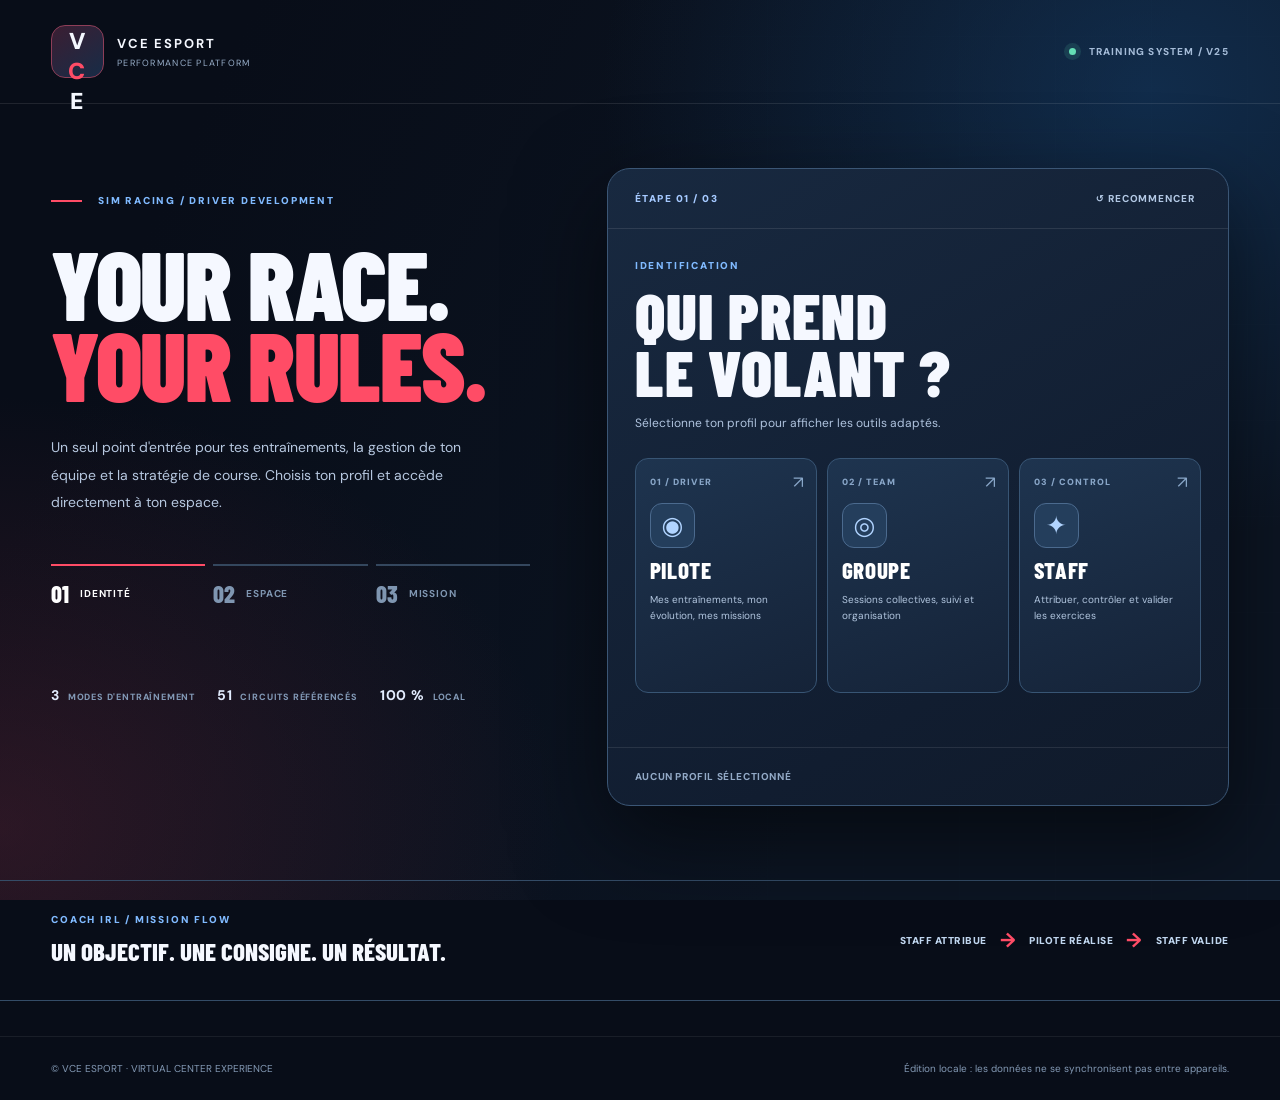
==== index.html @ af93201b "Add files via upload" ====
<!doctype html>
<html lang="fr"><head><meta charset="utf-8"><meta name="viewport" content="width=device-width,initial-scale=1"><meta name="theme-color" content="#080d18"><meta name="description" content="VCE ESPORT — plateforme de performance, coaching, équipe et stratégie de course."><title>VCE ESPORT — Performance Platform V25</title><link rel="stylesheet" href="vce-design-v25.css"><script defer src="vce-portal-v25.js"></script></head>
<body class="v25-portal"><div class="v25-glow" aria-hidden="true"></div>
<header class="v25-header"><a href="index.html" class="v25-brand" aria-label="Accueil VCE ESPORT"><span class="v25-mark">V<span>C</span>E</span><span><strong>VCE ESPORT</strong><small>PERFORMANCE PLATFORM</small></span></a><div class="v25-header-right"><span class="v25-live"><i></i> TRAINING SYSTEM / V25</span><a href="dashboard.html" class="v25-ghost" id="header-dashboard" hidden>Mon dashboard ↗</a></div></header>
<main class="v25-shell"><section class="v25-intro"><div class="v25-overline"><span class="v25-line"></span> SIM RACING / DRIVER DEVELOPMENT</div><h1>YOUR RACE.<br><span>YOUR RULES.</span></h1><p>Un seul point d'entrée pour tes entraînements, la gestion de ton équipe et la stratégie de course. Choisis ton profil et accède directement à ton espace.</p><div class="v25-progress" aria-label="Étapes du portail"><div class="v25-progress-step is-active" data-step-ind="1"><span>01</span><b>IDENTITÉ</b></div><div class="v25-progress-step" data-step-ind="2"><span>02</span><b>ESPACE</b></div><div class="v25-progress-step" data-step-ind="3"><span>03</span><b>MISSION</b></div></div><div class="v25-intro-foot"><span><b>3</b> MODES D'ENTRAÎNEMENT</span><span><b>51</b> CIRCUITS RÉFÉRENCÉS</span><span><b>100 %</b> LOCAL</span></div></section>
<section class="v25-wizard" aria-label="Accès à la plateforme"><div class="v25-wizard-top"><span id="step-label">ÉTAPE 01 / 03</span><button id="reset" type="button" class="v25-link">↺ RECOMMENCER</button></div>
<div id="stage-profile" class="v25-stage"><div class="v25-stage-kicker">IDENTIFICATION</div><h2>QUI PREND<br>LE VOLANT ?</h2><p>Sélectionne ton profil pour afficher les outils adaptés.</p><div class="v25-choices" role="group" aria-label="Choix du profil"><button type="button" class="v25-choice" data-role="individual"><span class="v25-choice-number">01 / DRIVER</span><span class="v25-choice-symbol">◉</span><strong>PILOTE</strong><small>Mes entraînements, mon évolution, mes missions</small><span class="v25-choice-arrow">↗</span></button><button type="button" class="v25-choice" data-role="group"><span class="v25-choice-number">02 / TEAM</span><span class="v25-choice-symbol">◎</span><strong>GROUPE</strong><small>Sessions collectives, suivi et organisation</small><span class="v25-choice-arrow">↗</span></button><button type="button" class="v25-choice" data-role="coach"><span class="v25-choice-number">03 / CONTROL</span><span class="v25-choice-symbol">✦</span><strong>STAFF</strong><small>Attribuer, contrôler et valider les exercices</small><span class="v25-choice-arrow">↗</span></button></div><div id="identity" class="v25-identity" hidden></div></div>
<div id="stage-space" class="v25-stage" hidden><button class="v25-back" data-back="profile" type="button">← CHANGER DE PROFIL</button><div class="v25-stage-kicker">ESPACE DE TRAVAIL</div><h2>CHOISIS<br>TA MISSION.</h2><p>Un espace à la fois. Tous les outils restent accessibles depuis le menu.</p><div class="v25-choices v25-space-choices"><button type="button" class="v25-choice" data-space="training"><span class="v25-choice-number">01 / DEVELOP</span><span class="v25-choice-symbol">◈</span><strong>ENTRAÎNEMENT</strong><small>Coach, autonomie et missions du staff</small><span class="v25-choice-arrow">↗</span></button><button type="button" class="v25-choice" data-space="team"><span class="v25-choice-number">02 / MANAGE</span><span class="v25-choice-symbol">▦</span><strong>TEAM</strong><small>Courses, résultats, organisation de l'écurie</small><span class="v25-choice-arrow">↗</span></button><button type="button" class="v25-choice" data-space="strategy"><span class="v25-choice-number">03 / RACE</span><span class="v25-choice-symbol">⌁</span><strong>STRATÉGIE</strong><small>Carburant, pneus, relais et pit stops</small><span class="v25-choice-arrow">↗</span></button></div></div>
<div id="stage-training" class="v25-stage" hidden><button class="v25-back" data-back="space" type="button">← CHANGER D'ESPACE</button><div class="v25-stage-kicker">DRIVER DEVELOPMENT</div><h2>COMMENT<br>ROULER ?</h2><p id="training-hint">Choisis le parcours d'entraînement.</p><div class="v25-choices v25-space-choices"><button type="button" class="v25-choice" data-training="coach"><span class="v25-choice-number">01 / ANALYZE</span><span class="v25-choice-symbol">◇</span><strong>AVEC COACH</strong><small>Diagnostic guidé, exercices et progression</small><span class="v25-choice-arrow">↗</span></button><button type="button" class="v25-choice" data-training="solo"><span class="v25-choice-number">02 / PRACTICE</span><span class="v25-choice-symbol">◉</span><strong>SANS COACH</strong><small>Ateliers, apprentissage et autonomie</small><span class="v25-choice-arrow">↗</span></button><button type="button" class="v25-choice" data-training="irl"><span class="v25-choice-number">03 / ASSIGN</span><span class="v25-choice-symbol">✦</span><strong>COACH IRL</strong><small id="irl-caption">Exercices attribués et validation du staff</small><span class="v25-choice-arrow">↗</span></button></div></div>
<div id="message" class="v25-message" role="status" aria-live="polite"></div><div class="v25-wizard-footer"><span id="identity-label">AUCUN PROFIL SÉLECTIONNÉ</span><a href="dashboard.html" id="dash-link" hidden>MON DASHBOARD ↗</a></div></section></main>
<section class="v25-bottom"><div><span class="v25-mini">COACH IRL / MISSION FLOW</span><h3>UN OBJECTIF. UNE CONSIGNE. UN RÉSULTAT.</h3></div><div class="v25-flow"><span>STAFF ATTRIBUE</span><b>→</b><span>PILOTE RÉALISE</span><b>→</b><span>STAFF VALIDE</span></div></section><footer class="v25-footer"><span>© VCE ESPORT · VIRTUAL CENTER EXPERIENCE</span><span>Édition locale : les données ne se synchronisent pas entre appareils.</span></footer></body></html>
---- vce-design-v25.css ----
@import url('https://fonts.googleapis.com/css2?family=Barlow+Condensed:wght@600;700;800;900&family=DM+Sans:wght@400;500;600;700;800&display=swap');
:root{color-scheme:dark;--v25-bg:#080d18;--v25-panel:#121e30;--v25-surface:#17273e;--v25-line:#2c435f;--v25-red:#ff4c66;--v25-blue:#80baff;--v25-white:#f5f8ff;--v25-muted:#a9bed7;--v25-font:'DM Sans',Inter,system-ui,sans-serif;--v25-display:'Barlow Condensed',Impact,sans-serif}*{box-sizing:border-box}html{scroll-behavior:smooth}body.v25-portal{margin:0;min-height:100vh;background:var(--v25-bg);color:var(--v25-white);font-family:var(--v25-font);overflow-x:hidden}button,input,select,textarea{font:inherit}button{cursor:pointer}a{color:inherit;text-decoration:none}[hidden]{display:none!important}.v25-glow{position:fixed;inset:0;z-index:-1;pointer-events:none;background:radial-gradient(ellipse 43% 50% at 90% 10%,#153f6c8c,transparent),radial-gradient(ellipse 44% 48% at 0% 92%,#6826385e,transparent),linear-gradient(115deg,#080d18 15%,#0c1523 70%)}.v25-glow:after{content:'';position:absolute;inset:0;opacity:.24;background:repeating-linear-gradient(90deg,transparent 0 95px,#54708b25 96px),repeating-linear-gradient(0deg,transparent 0 95px,#54708b25 96px);mask-image:linear-gradient(90deg,transparent,#000)}.v25-header,.v25-footer{max-width:1460px;margin:auto;padding:25px clamp(20px,4vw,54px);display:flex;justify-content:space-between;align-items:center;gap:18px}.v25-header{border-bottom:1px solid #ffffff19}.v25-brand{display:flex;align-items:center;gap:13px}.v25-mark{display:grid;place-items:center;width:53px;height:53px;border-radius:14px;background:linear-gradient(145deg,#3b1e32,#172c47);border:1px solid #8e3e58;font-weight:900;letter-spacing:-.12em;padding-right:5px;font-size:23px}.v25-mark span{color:var(--v25-red)}.v25-brand strong,.v25-brand small{display:block;letter-spacing:.14em}.v25-brand strong{font-size:13px}.v25-brand small{font-size:9px;color:#98aec9;margin-top:5px}.v25-header-right{display:flex;align-items:center;gap:20px}.v25-live{font-size:10px;letter-spacing:.12em;font-weight:800;color:#a5bcd8}.v25-live i{display:inline-block;width:7px;height:7px;border-radius:50%;background:#64deb5;box-shadow:0 0 0 5px #64deb520;margin-right:9px}.v25-ghost{border:1px solid #456386;border-radius:9px;padding:11px 14px;font-size:11px;font-weight:800;color:#c6dfff}.v25-shell{max-width:1460px;margin:auto;padding:clamp(38px,5vw,78px) clamp(20px,4vw,54px) 74px;display:grid;grid-template-columns:.87fr 1.13fr;gap:clamp(35px,6vw,100px);align-items:start}.v25-intro{position:sticky;top:50px;padding-top:26px}.v25-overline,.v25-stage-kicker,.v25-mini{font-size:10px;font-weight:900;letter-spacing:.18em;color:var(--v25-blue)}.v25-line{display:inline-block;vertical-align:middle;width:31px;height:2px;background:var(--v25-red);margin-right:12px}.v25-intro h1{font:900 clamp(70px,7.5vw,130px)/.84 var(--v25-display);letter-spacing:-.015em;margin:36px 0 30px}.v25-intro h1 span{color:var(--v25-red)}.v25-intro>p{max-width:450px;font-size:14px;line-height:1.95;color:#b6c7df}.v25-progress{display:grid;grid-template-columns:repeat(3,minmax(0,1fr));gap:8px;margin-top:48px;max-width:500px}.v25-progress-step{border-top:2px solid #34475e;padding:13px 0;display:flex;align-items:center;gap:11px;color:#7f96b1}.v25-progress-step span{font:800 24px var(--v25-display)}.v25-progress-step b{font-size:10px;letter-spacing:.08em}.v25-progress-step.is-active{border-color:var(--v25-red);color:#fff}.v25-progress-step.is-done{border-color:#71b5ff;color:#b6d7ff}.v25-intro-foot{margin-top:65px;display:flex;gap:22px;flex-wrap:wrap;color:#8299b6;font-size:9px;font-weight:800;letter-spacing:.09em}.v25-intro-foot b{color:#e3edff;font-size:14px;margin-right:5px}.v25-wizard{border:1px solid #3b5675;border-radius:23px;background:linear-gradient(150deg,#182940 0%,#111d30 72%,#101a2a);box-shadow:0 32px 90px #0008;overflow:hidden;min-height:580px}.v25-wizard-top,.v25-wizard-footer{padding:22px 27px;display:flex;align-items:center;justify-content:space-between;gap:10px;border-bottom:1px solid #ffffff19}.v25-wizard-top>span{color:#a5c9ff;font-size:10px;letter-spacing:.15em;font-weight:900}.v25-link,.v25-back{background:none;border:0;color:#b2c8e4;font-size:10px;font-weight:800;letter-spacing:.09em}.v25-link:hover,.v25-back:hover{color:#fff}.v25-stage{padding:30px 27px 6px;animation:v25-enter .32s ease both}.v25-stage h2{font:900 clamp(48px,5vw,72px)/.89 var(--v25-display);margin:15px 0 12px;letter-spacing:.015em}.v25-stage>p{font-size:12px;line-height:1.8;color:#afc3de;margin:0 0 23px}.v25-back{margin-bottom:22px;padding:0}.v25-choices{display:grid;grid-template-columns:repeat(3,minmax(0,1fr));gap:10px}.v25-choice{position:relative;display:flex;flex-direction:column;align-items:flex-start;text-align:left;gap:10px;min-height:235px;border:1px solid #385574;border-radius:13px;background:linear-gradient(160deg,#1e344f,#152338);color:#fff;padding:17px 14px 15px;transition:transform .22s,border-color .22s,background .22s,box-shadow .22s}.v25-choice:hover,.v25-choice:focus-visible,.v25-choice.is-selected{transform:translateY(-4px);border-color:#ff7289;background:linear-gradient(160deg,#3d2c42,#1a2d46);box-shadow:0 12px 28px #0004}.v25-choice-number{color:#88a5c7;font-size:9px;letter-spacing:.11em;font-weight:900}.v25-choice-symbol{width:45px;height:45px;border-radius:12px;display:grid;place-items:center;background:#243e5c;border:1px solid #4b6a8e;color:#b1d4ff;font-size:25px;margin:5px 0 1px}.v25-choice strong{font:800 23px/1 var(--v25-display);letter-spacing:.025em}.v25-choice small{color:#b2c6df;font-size:10px;line-height:1.6;padding-right:6px}.v25-choice-arrow{position:absolute;right:12px;top:12px;color:#88a6c8;font-size:17px}.v25-identity{margin-top:17px;background:#0c192b;border:1px solid #385777;border-radius:12px;padding:18px;animation:v25-enter .25s ease both}.v25-identity label{display:block;color:#a8c6e9;font-size:10px;font-weight:900;letter-spacing:.08em;margin-bottom:8px}.v25-identity input,.v25-identity select{width:100%;background:#1c304a;color:#fff;border:1px solid #4c6d91;border-radius:9px;padding:12px;min-height:46px;outline:none}.v25-identity input:focus,.v25-identity select:focus{border-color:#9acbff}.v25-fields{display:grid;grid-template-columns:1fr 1fr;gap:12px}.v25-action{display:flex;align-items:center;justify-content:space-between;gap:10px;width:100%;border:1px solid #ff748c;border-radius:10px;background:linear-gradient(100deg,#ed405e,#bb2b4b);color:#fff;padding:14px 17px;margin-top:14px;font-size:11px;font-weight:900;letter-spacing:.06em;transition:filter .2s}.v25-action:hover{filter:brightness(1.12)}.v25-action span{font-size:19px}.v25-disclaimer{font-size:11px;line-height:1.7;color:#a9c0da;margin:12px 0 0}.v25-message{color:#ffb1c0;font-size:12px;min-height:24px;margin:12px 27px}.v25-wizard-footer{border-bottom:0;border-top:1px solid #ffffff18;font-size:10px;font-weight:800;letter-spacing:.06em;color:#92a9c6}.v25-wizard-footer a{color:#afd2ff}.v25-bottom{max-width:1352px;margin:0 auto 35px;padding:26px clamp(20px,4vw,54px);border-top:1px solid #344c67;border-bottom:1px solid #344c67;display:flex;align-items:center;justify-content:space-between;gap:20px}.v25-bottom h3{font:800 25px var(--v25-display);margin:8px 0}.v25-flow{display:flex;align-items:center;gap:13px;flex-wrap:wrap;font-size:10px;font-weight:900;letter-spacing:.05em;color:#c0d6ef}.v25-flow b{color:var(--v25-red);font-size:20px}.v25-footer{color:#849ab5;font-size:10px;border-top:1px solid #ffffff12}.v25-choice:focus-visible,.v25-action:focus-visible,.v25-link:focus-visible,.v25-back:focus-visible{outline:2px solid #fff;outline-offset:3px}@keyframes v25-enter{from{opacity:0;transform:translateY(13px)}to{opacity:1;transform:translateY(0)}}@media(max-width:1140px){.v25-shell{grid-template-columns:1fr;gap:35px;padding-top:35px}.v25-intro{position:static;padding-top:0}.v25-intro h1{font-size:90px;margin:24px 0}.v25-intro-foot{margin-top:25px}.v25-progress{margin-top:26px}.v25-wizard{min-height:0}}@media(max-width:680px){.v25-header,.v25-footer{padding:17px}.v25-header-right .v25-live{display:none}.v25-shell{padding:27px 14px 40px}.v25-intro h1{font-size:clamp(63px,14vw,87px)}.v25-choices{grid-template-columns:1fr}.v25-choice{min-height:107px;display:grid;grid-template-columns:46px 1fr;gap:5px 12px;align-content:center;padding:13px}.v25-choice-number{grid-column:2}.v25-choice-symbol{grid-column:1;grid-row:1/span 3;margin:0}.v25-choice strong{grid-column:2;font-size:24px}.v25-choice small{grid-column:2}.v25-choice-arrow{top:12px;right:13px}.v25-stage,.v25-wizard-top,.v25-wizard-footer{padding-left:17px;padding-right:17px}.v25-stage h2{font-size:50px}.v25-wizard{border-radius:16px}.v25-fields{grid-template-columns:1fr}.v25-bottom{display:block}.v25-flow{margin-top:20px}.v25-intro-foot{gap:10px}.v25-intro-foot span{font-size:8px}.v25-progress-step b{font-size:9px}}@media(prefers-reduced-motion:reduce){*,*:before,*:after{animation:none!important;transition:none!important;scroll-behavior:auto!important}}
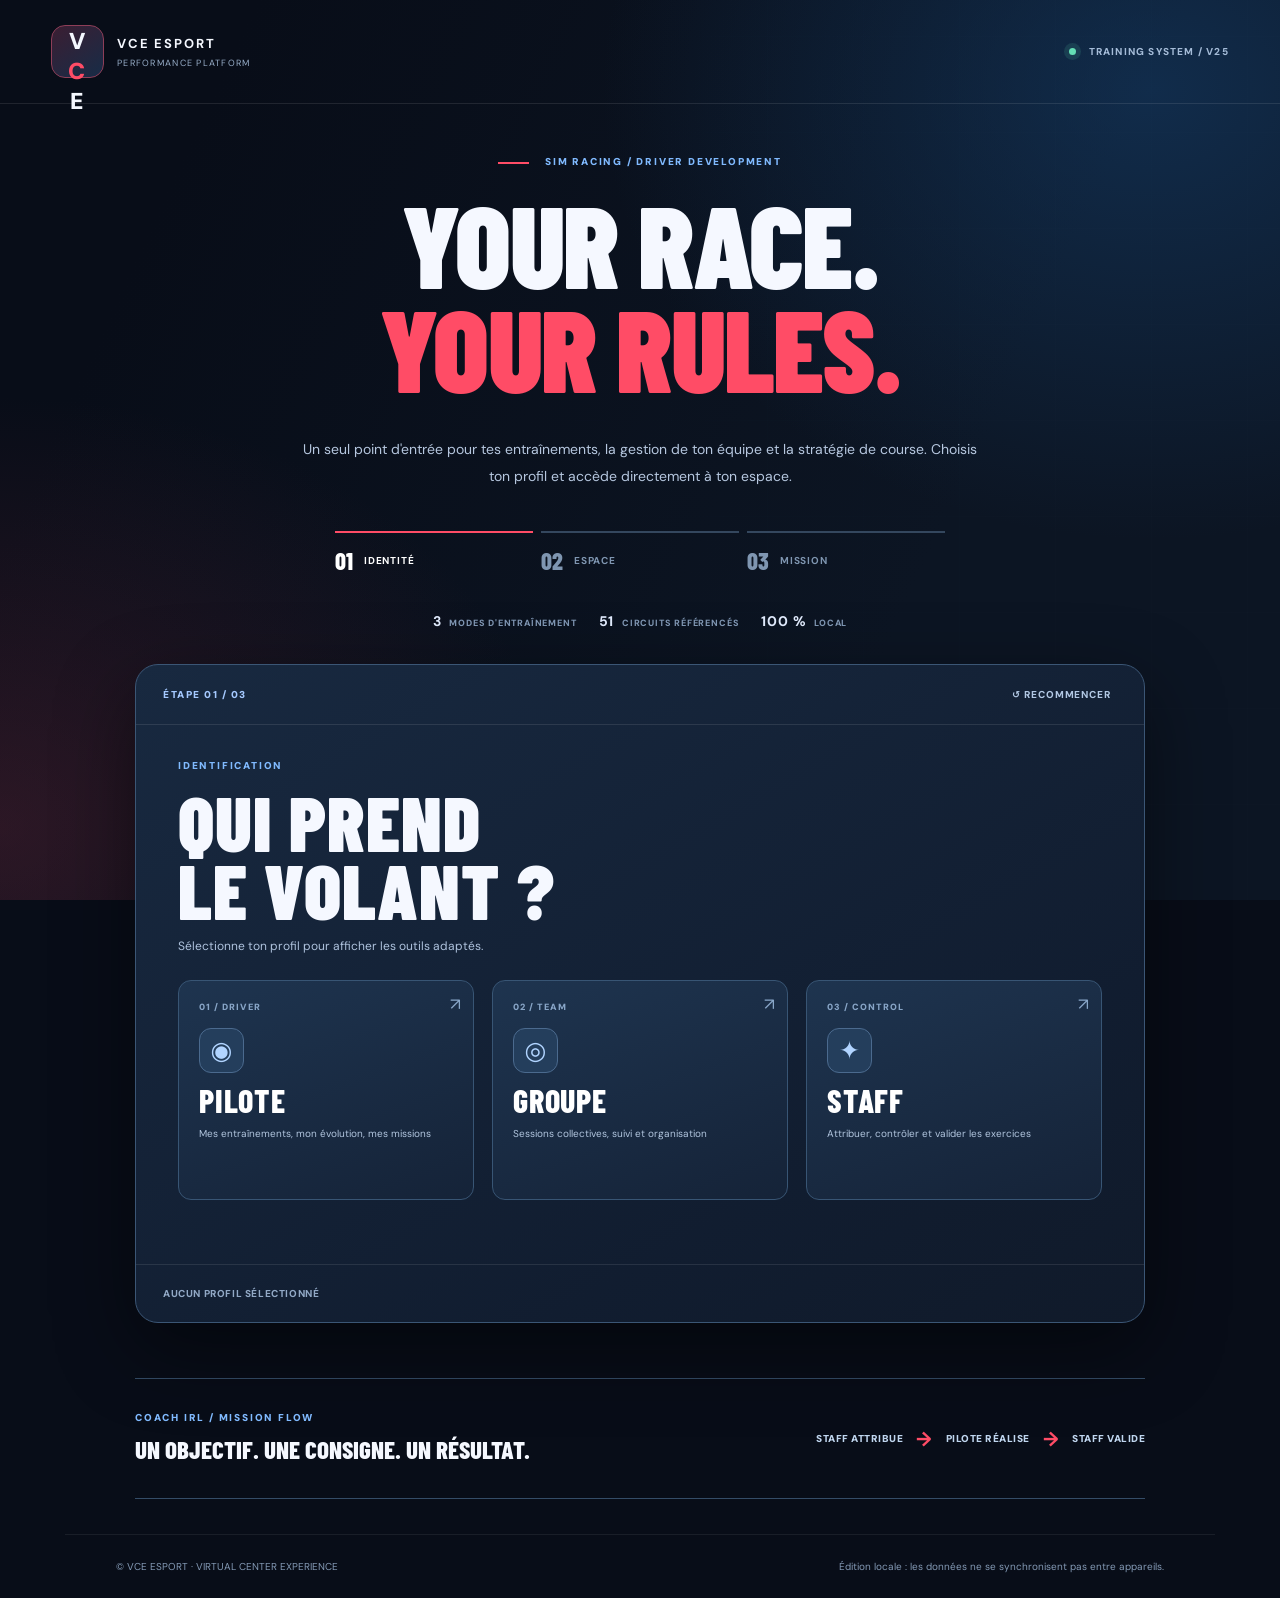
==== commit 1d405f51: "Add files via upload" ====
--- a/index.html
+++ b/index.html
@@ -1,6 +1,6 @@
 <!doctype html>
-<html lang="fr"><head><meta charset="utf-8"><meta name="viewport" content="width=device-width,initial-scale=1"><meta name="theme-color" content="#080d18"><meta name="description" content="VCE ESPORT — plateforme de performance, coaching, équipe et stratégie de course."><title>VCE ESPORT — Performance Platform V25</title><link rel="stylesheet" href="vce-design-v25.css"><script defer src="vce-portal-v25.js"></script></head>
-<body class="v25-portal"><div class="v25-glow" aria-hidden="true"></div>
+<html lang="fr"><head><meta charset="utf-8"><meta name="viewport" content="width=device-width,initial-scale=1"><meta name="theme-color" content="#080d18"><meta name="description" content="VCE ESPORT — plateforme de performance, coaching, équipe et stratégie de course."><title>VCE ESPORT — Performance Platform V25</title><link rel="stylesheet" href="vce-design-v25.css"><script defer src="vce-portal-v25.js"></script><link rel="stylesheet" href="vce-layout-v26.css"></head>
+<body class="v25-portal v26-page v26-index"><div class="v25-glow" aria-hidden="true"></div>
 <header class="v25-header"><a href="index.html" class="v25-brand" aria-label="Accueil VCE ESPORT"><span class="v25-mark">V<span>C</span>E</span><span><strong>VCE ESPORT</strong><small>PERFORMANCE PLATFORM</small></span></a><div class="v25-header-right"><span class="v25-live"><i></i> TRAINING SYSTEM / V25</span><a href="dashboard.html" class="v25-ghost" id="header-dashboard" hidden>Mon dashboard ↗</a></div></header>
 <main class="v25-shell"><section class="v25-intro"><div class="v25-overline"><span class="v25-line"></span> SIM RACING / DRIVER DEVELOPMENT</div><h1>YOUR RACE.<br><span>YOUR RULES.</span></h1><p>Un seul point d'entrée pour tes entraînements, la gestion de ton équipe et la stratégie de course. Choisis ton profil et accède directement à ton espace.</p><div class="v25-progress" aria-label="Étapes du portail"><div class="v25-progress-step is-active" data-step-ind="1"><span>01</span><b>IDENTITÉ</b></div><div class="v25-progress-step" data-step-ind="2"><span>02</span><b>ESPACE</b></div><div class="v25-progress-step" data-step-ind="3"><span>03</span><b>MISSION</b></div></div><div class="v25-intro-foot"><span><b>3</b> MODES D'ENTRAÎNEMENT</span><span><b>51</b> CIRCUITS RÉFÉRENCÉS</span><span><b>100 %</b> LOCAL</span></div></section>
 <section class="v25-wizard" aria-label="Accès à la plateforme"><div class="v25-wizard-top"><span id="step-label">ÉTAPE 01 / 03</span><button id="reset" type="button" class="v25-link">↺ RECOMMENCER</button></div>
--- a/vce-layout-v26.css
+++ b/vce-layout-v26.css
@@ -0,0 +1,64 @@
+/* VCE ESPORT V26 — layout unifié, correctifs de centrage et d'overflow.
+   Chaque règle est volontairement limitée aux pages V26 pour protéger les anciens moteurs. */
+:root{--v26-container:1320px;--v26-gutter:clamp(16px,3vw,32px);--v26-border:#355475;--v26-accent:#ff526c}
+html{scroll-padding-top:88px}
+body.v26-page{min-width:0;overflow-x:clip}
+body.v26-page *,body.v26-page *::before,body.v26-page *::after{box-sizing:border-box}
+body.v26-page :is(img,video,canvas,svg){max-width:100%}
+body.v26-page :is(input,select,textarea){max-width:100%}
+body.v26-page :is(.panel,.card,.grid,.layout,.main-panel,.v25-stage,.v25-wizard,.v25-choice,.v25-t-modes,.v23-coach-panel,.v23-pilot-panel){min-width:0}
+body.v26-page :is(button,a,input,select,textarea,summary):focus-visible{outline:2px solid #9ec9ff;outline-offset:3px}
+/* Accueil : le module d'accès devient réellement central au lieu d'être calé à droite. */
+body.v26-index .v25-shell{width:min(100%,1150px);max-width:1150px;margin-inline:auto;display:grid;grid-template-columns:minmax(0,1fr);justify-items:center;align-items:start;gap:34px;padding:clamp(28px,4vw,58px) var(--v26-gutter) 55px}
+body.v26-index .v25-intro{position:static;width:100%;max-width:1020px;padding-top:0;text-align:center;display:flex;flex-direction:column;align-items:center}
+body.v26-index .v25-intro h1{font-size:clamp(66px,9vw,124px);margin:24px 0 22px;line-height:.9;max-width:100%;overflow-wrap:normal}
+body.v26-index .v25-intro>p{max-width:690px;margin-inline:auto}
+body.v26-index .v25-progress{width:min(100%,610px);max-width:610px;margin-top:27px;text-align:left}
+body.v26-index .v25-intro-foot{margin-top:24px;justify-content:center}
+body.v26-index .v25-wizard{width:min(100%,1010px);min-height:0;margin-inline:auto;box-shadow:0 26px 80px #0007}
+body.v26-index .v25-stage{padding:clamp(20px,3vw,34px) clamp(17px,3.5vw,42px) 16px}
+body.v26-index .v25-stage h2{font-size:clamp(48px,6vw,78px)}
+body.v26-index .v25-choices{grid-template-columns:repeat(3,minmax(0,1fr));gap:clamp(10px,1.8vw,18px)}
+body.v26-index .v25-choice{min-width:0;min-height:220px;padding:20px;overflow-wrap:anywhere}
+body.v26-index .v25-choice strong{font-size:clamp(23px,2.8vw,32px)}
+body.v26-index .v25-bottom{width:min(calc(100% - 2 * var(--v26-gutter)),1010px);max-width:1010px;margin-inline:auto;padding-inline:0}
+body.v26-index .v25-footer{width:min(100%,1150px)}
+/* Entraînements : même axe central pour le hub, les trois modes, le diagnostic et Coach IRL. */
+body.v26-entrainement :is(#v25-training-hub,#v25-toolbox,#vce-training-portal,#vce-training-dashboard,#v23-irl,#v20-training){width:min(100%,var(--v26-container));max-width:var(--v26-container);margin-left:auto!important;margin-right:auto!important}
+body.v26-entrainement>main{width:min(100%,calc(var(--v26-container) + 2 * var(--v26-gutter)));max-width:calc(var(--v26-container) + 2 * var(--v26-gutter));margin-inline:auto!important;padding-inline:var(--v26-gutter)}
+body.v26-entrainement :is(#coachMode,#soloMode){width:100%;max-width:100%;margin-left:auto!important;margin-right:auto!important}
+body.v26-entrainement #v25-training-hub{padding-inline:var(--v26-gutter)}
+body.v26-entrainement #v25-toolbox{padding-inline:var(--v26-gutter)}
+body.v26-entrainement #v23-irl{padding-inline:var(--v26-gutter)!important}
+body.v26-entrainement :is(.v25-t-heading,.v25-t-modes,.v20-kpi-grid,.v23-irl-layout,.v23-grid){min-width:0}
+body.v26-entrainement :is(.v25-t-heading,.v25-t-modes,.v25-t-person){width:100%}
+/* Dashboard et espaces complémentaires : conteneurs centrés. */
+body.v26-dashboard>main{width:min(100%,calc(var(--v26-container) + 2 * var(--v26-gutter)));max-width:calc(var(--v26-container) + 2 * var(--v26-gutter));margin-inline:auto;padding-inline:var(--v26-gutter)}
+body.v26-team #team-app{width:min(100%,var(--v26-container));max-width:var(--v26-container);margin-inline:auto;padding-inline:var(--v26-gutter)}
+body.v26-profil .v18-shell,body.v26-telemetrie .v18-shell{width:min(100%,var(--v26-container));max-width:var(--v26-container);margin-inline:auto}
+body.v26-strategie>.app{width:min(100%,1600px);margin-inline:auto;padding-inline:var(--v26-gutter)}
+body.v26-interactions>main{width:min(100%,var(--v26-container));max-width:var(--v26-container);margin-inline:auto;padding-inline:var(--v26-gutter)}
+body.v26-interactions>#v7-diagnostic{width:min(calc(100% - 2 * var(--v26-gutter)),var(--v26-container));max-width:var(--v26-container);margin-inline:auto}
+body.v26-ressources_voitures>main,body.v26-ressources_voitures>#cards{width:min(calc(100% - 2 * var(--v26-gutter)),var(--v26-container));max-width:var(--v26-container);margin-inline:auto}
+/* Éviter qu'une grille ou un contenu technique trop large décale la page. */
+body.v26-page :is(.v25-choices,.v25-t-modes,.metrics,.bottom-grid,.edit-form,.v20-kpi-grid)>*{min-width:0}
+body.v26-page pre{max-width:100%;overflow-x:auto}
+body.v26-page table{max-width:100%}
+body.v26-page :is(.v25-header,.v25-footer,.v25-bottom,.v25-wizard-top,.v25-wizard-footer){min-width:0}
+@media(max-width:760px){
+ body.v26-index .v25-shell{padding-inline:16px;gap:23px}
+ body.v26-index .v25-intro h1{font-size:clamp(57px,12vw,85px)}
+ body.v26-index .v25-choices{grid-template-columns:1fr}
+ body.v26-index .v25-choice{min-height:108px;display:grid;grid-template-columns:48px minmax(0,1fr);gap:4px 12px;padding:14px 16px}
+ body.v26-index .v25-choice-number,body.v26-index .v25-choice strong,body.v26-index .v25-choice small{grid-column:2}
+ body.v26-index .v25-choice-symbol{grid-column:1;grid-row:1/span 3}
+ body.v26-index .v25-intro-foot{gap:10px}
+ body.v26-index .v25-bottom{display:block}
+ body.v26-entrainement #v25-training-hub,body.v26-entrainement #v25-toolbox{padding-inline:16px}
+ body.v26-entrainement>main{padding-inline:16px}
+ body.v26-entrainement #v23-irl{padding-inline:16px!important}
+ body.v26-page :is(.v25-t-heading,.heading,.section-head){align-items:flex-start}
+ body.v26-page :is(.v25-t-heading,.heading,.section-head)>*{max-width:100%}
+}
+@media(max-width:420px){body.v26-index .v25-intro h1{font-size:clamp(51px,11.6vw,62px)}body.v26-index .v25-progress-step{gap:5px}body.v26-index .v25-progress-step b{font-size:8px}body.v26-index .v25-wizard-top,body.v26-index .v25-wizard-footer{padding-inline:14px}}
+@media(prefers-reduced-motion:reduce){body.v26-page *,body.v26-page *::before,body.v26-page *::after{scroll-behavior:auto!important;animation-duration:.01ms!important;transition-duration:.01ms!important}}
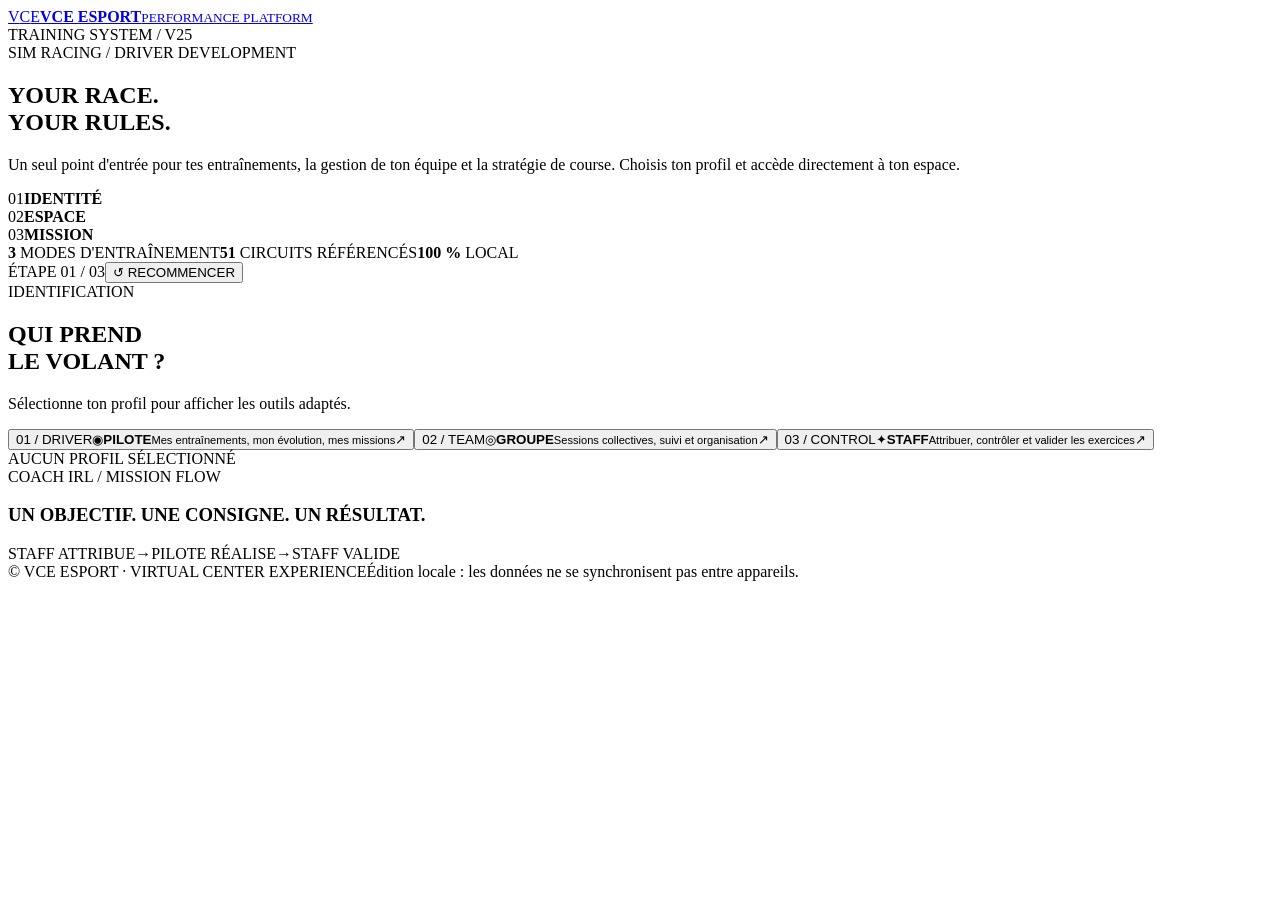
==== commit 3d1f0a5d: "Add files via upload" ====
--- a/index.html
+++ b/index.html
@@ -1,5 +1,5 @@
 <!doctype html>
-<html lang="fr"><head><meta charset="utf-8"><meta name="viewport" content="width=device-width,initial-scale=1"><meta name="theme-color" content="#080d18"><meta name="description" content="VCE ESPORT — plateforme de performance, coaching, équipe et stratégie de course."><title>VCE ESPORT — Performance Platform V25</title><link rel="stylesheet" href="vce-design-v25.css"><script defer src="vce-portal-v25.js"></script><link rel="stylesheet" href="vce-layout-v26.css"></head>
+<html lang="fr"><head><meta charset="utf-8"><meta name="viewport" content="width=device-width,initial-scale=1"><meta name="theme-color" content="#080d18"><meta name="description" content="VCE ESPORT — plateforme de performance, coaching, équipe et stratégie de course."><title>VCE ESPORT — Performance Platform V25</title><link rel="stylesheet" href="../CSS/vce-design-v25.css"><script defer src="../JS/vce-portal-v25.js"></script><link rel="stylesheet" href="../CSS/vce-layout-v26.css"></head>
 <body class="v25-portal v26-page v26-index"><div class="v25-glow" aria-hidden="true"></div>
 <header class="v25-header"><a href="index.html" class="v25-brand" aria-label="Accueil VCE ESPORT"><span class="v25-mark">V<span>C</span>E</span><span><strong>VCE ESPORT</strong><small>PERFORMANCE PLATFORM</small></span></a><div class="v25-header-right"><span class="v25-live"><i></i> TRAINING SYSTEM / V25</span><a href="dashboard.html" class="v25-ghost" id="header-dashboard" hidden>Mon dashboard ↗</a></div></header>
 <main class="v25-shell"><section class="v25-intro"><div class="v25-overline"><span class="v25-line"></span> SIM RACING / DRIVER DEVELOPMENT</div><h1>YOUR RACE.<br><span>YOUR RULES.</span></h1><p>Un seul point d'entrée pour tes entraînements, la gestion de ton équipe et la stratégie de course. Choisis ton profil et accède directement à ton espace.</p><div class="v25-progress" aria-label="Étapes du portail"><div class="v25-progress-step is-active" data-step-ind="1"><span>01</span><b>IDENTITÉ</b></div><div class="v25-progress-step" data-step-ind="2"><span>02</span><b>ESPACE</b></div><div class="v25-progress-step" data-step-ind="3"><span>03</span><b>MISSION</b></div></div><div class="v25-intro-foot"><span><b>3</b> MODES D'ENTRAÎNEMENT</span><span><b>51</b> CIRCUITS RÉFÉRENCÉS</span><span><b>100 %</b> LOCAL</span></div></section>
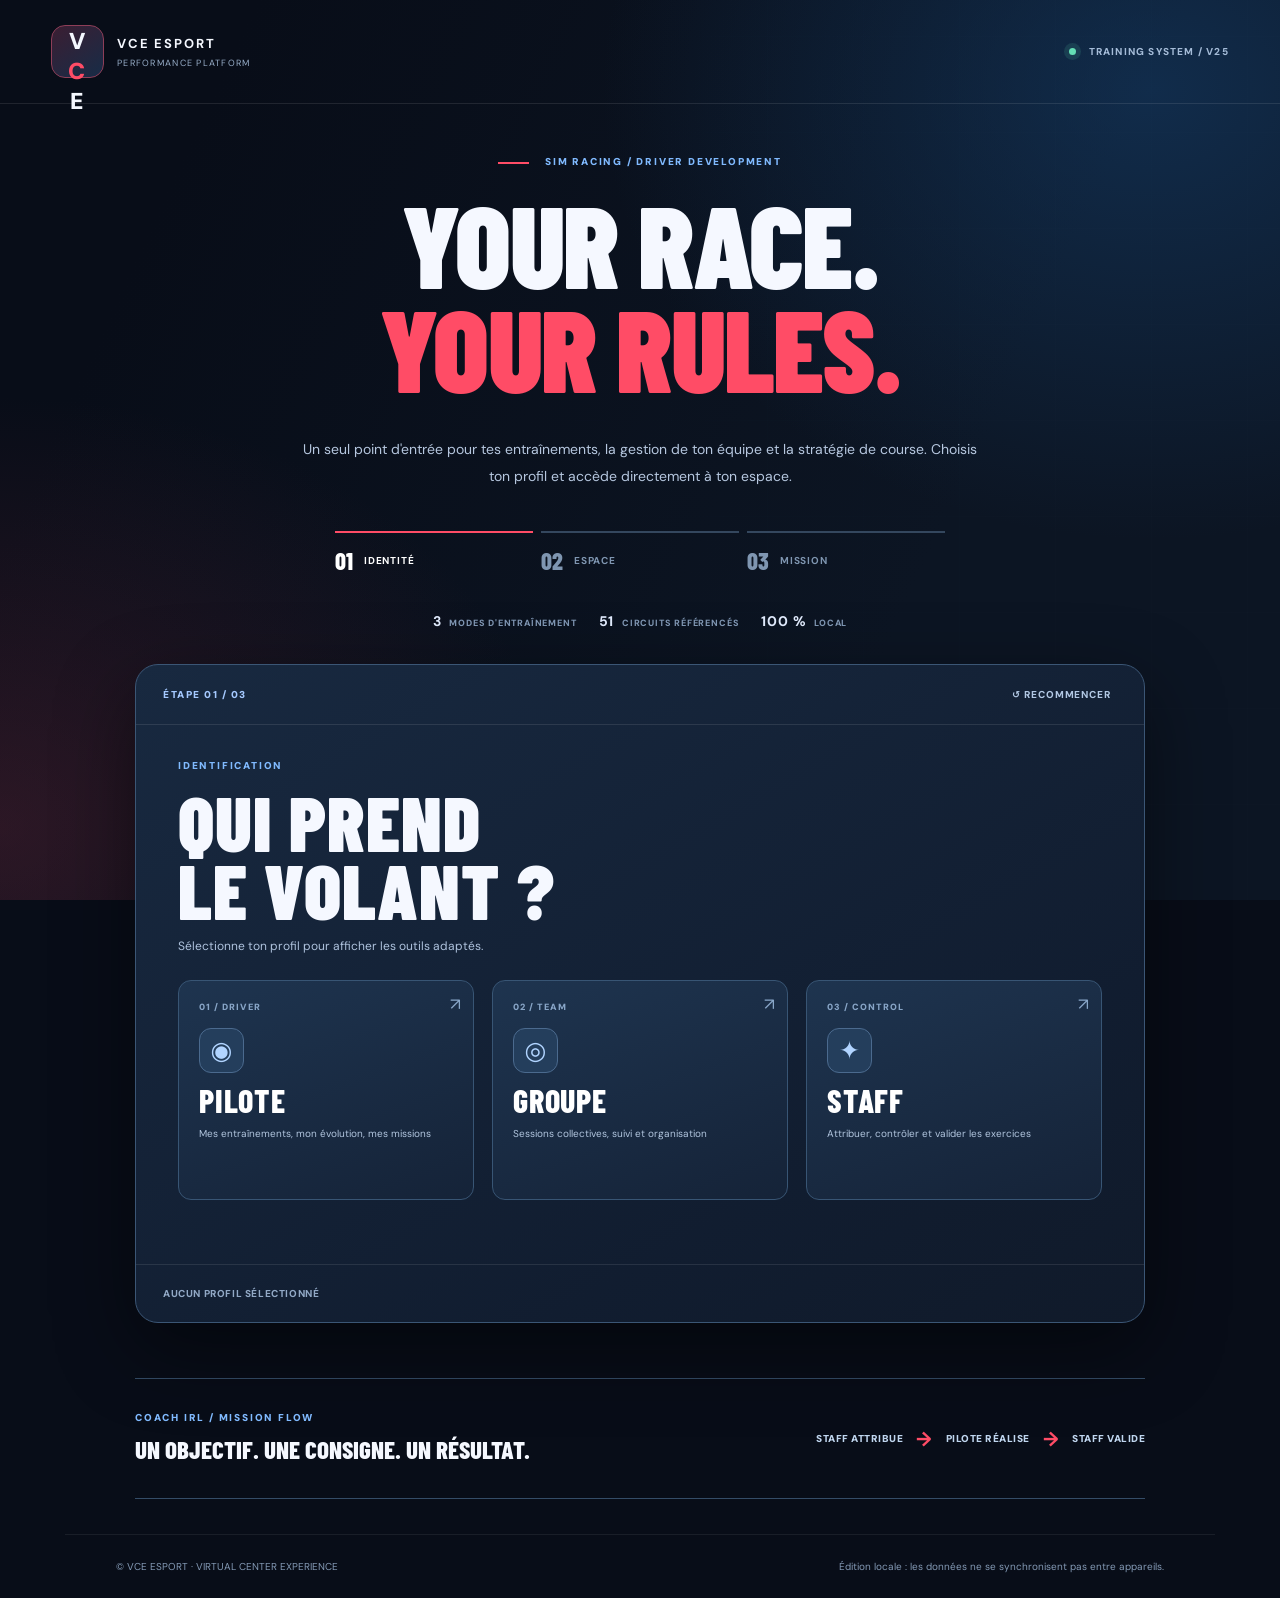
==== commit e01030a0: "Add files via upload" ====
--- a/index.html
+++ b/index.html
@@ -1,5 +1,5 @@
 <!doctype html>
-<html lang="fr"><head><meta charset="utf-8"><meta name="viewport" content="width=device-width,initial-scale=1"><meta name="theme-color" content="#080d18"><meta name="description" content="VCE ESPORT — plateforme de performance, coaching, équipe et stratégie de course."><title>VCE ESPORT — Performance Platform V25</title><link rel="stylesheet" href="../CSS/vce-design-v25.css"><script defer src="../JS/vce-portal-v25.js"></script><link rel="stylesheet" href="../CSS/vce-layout-v26.css"></head>
+<html lang="fr"><head><meta charset="utf-8"><meta name="viewport" content="width=device-width,initial-scale=1"><meta name="theme-color" content="#080d18"><meta name="description" content="VCE ESPORT — plateforme de performance, coaching, équipe et stratégie de course."><title>VCE ESPORT — Performance Platform V25</title><link rel="stylesheet" href="vce-design-v25.css"><script defer src="vce-portal-v25.js"></script><link rel="stylesheet" href="vce-layout-v26.css"></head>
 <body class="v25-portal v26-page v26-index"><div class="v25-glow" aria-hidden="true"></div>
 <header class="v25-header"><a href="index.html" class="v25-brand" aria-label="Accueil VCE ESPORT"><span class="v25-mark">V<span>C</span>E</span><span><strong>VCE ESPORT</strong><small>PERFORMANCE PLATFORM</small></span></a><div class="v25-header-right"><span class="v25-live"><i></i> TRAINING SYSTEM / V25</span><a href="dashboard.html" class="v25-ghost" id="header-dashboard" hidden>Mon dashboard ↗</a></div></header>
 <main class="v25-shell"><section class="v25-intro"><div class="v25-overline"><span class="v25-line"></span> SIM RACING / DRIVER DEVELOPMENT</div><h1>YOUR RACE.<br><span>YOUR RULES.</span></h1><p>Un seul point d'entrée pour tes entraînements, la gestion de ton équipe et la stratégie de course. Choisis ton profil et accède directement à ton espace.</p><div class="v25-progress" aria-label="Étapes du portail"><div class="v25-progress-step is-active" data-step-ind="1"><span>01</span><b>IDENTITÉ</b></div><div class="v25-progress-step" data-step-ind="2"><span>02</span><b>ESPACE</b></div><div class="v25-progress-step" data-step-ind="3"><span>03</span><b>MISSION</b></div></div><div class="v25-intro-foot"><span><b>3</b> MODES D'ENTRAÎNEMENT</span><span><b>51</b> CIRCUITS RÉFÉRENCÉS</span><span><b>100 %</b> LOCAL</span></div></section>
--- a/vce-design-v25.css
+++ b/vce-design-v25.css
@@ -0,0 +1,2 @@
+@import url('https://fonts.googleapis.com/css2?family=Barlow+Condensed:wght@600;700;800;900&family=DM+Sans:wght@400;500;600;700;800&display=swap');
+:root{color-scheme:dark;--v25-bg:#080d18;--v25-panel:#121e30;--v25-surface:#17273e;--v25-line:#2c435f;--v25-red:#ff4c66;--v25-blue:#80baff;--v25-white:#f5f8ff;--v25-muted:#a9bed7;--v25-font:'DM Sans',Inter,system-ui,sans-serif;--v25-display:'Barlow Condensed',Impact,sans-serif}*{box-sizing:border-box}html{scroll-behavior:smooth}body.v25-portal{margin:0;min-height:100vh;background:var(--v25-bg);color:var(--v25-white);font-family:var(--v25-font);overflow-x:hidden}button,input,select,textarea{font:inherit}button{cursor:pointer}a{color:inherit;text-decoration:none}[hidden]{display:none!important}.v25-glow{position:fixed;inset:0;z-index:-1;pointer-events:none;background:radial-gradient(ellipse 43% 50% at 90% 10%,#153f6c8c,transparent),radial-gradient(ellipse 44% 48% at 0% 92%,#6826385e,transparent),linear-gradient(115deg,#080d18 15%,#0c1523 70%)}.v25-glow:after{content:'';position:absolute;inset:0;opacity:.24;background:repeating-linear-gradient(90deg,transparent 0 95px,#54708b25 96px),repeating-linear-gradient(0deg,transparent 0 95px,#54708b25 96px);mask-image:linear-gradient(90deg,transparent,#000)}.v25-header,.v25-footer{max-width:1460px;margin:auto;padding:25px clamp(20px,4vw,54px);display:flex;justify-content:space-between;align-items:center;gap:18px}.v25-header{border-bottom:1px solid #ffffff19}.v25-brand{display:flex;align-items:center;gap:13px}.v25-mark{display:grid;place-items:center;width:53px;height:53px;border-radius:14px;background:linear-gradient(145deg,#3b1e32,#172c47);border:1px solid #8e3e58;font-weight:900;letter-spacing:-.12em;padding-right:5px;font-size:23px}.v25-mark span{color:var(--v25-red)}.v25-brand strong,.v25-brand small{display:block;letter-spacing:.14em}.v25-brand strong{font-size:13px}.v25-brand small{font-size:9px;color:#98aec9;margin-top:5px}.v25-header-right{display:flex;align-items:center;gap:20px}.v25-live{font-size:10px;letter-spacing:.12em;font-weight:800;color:#a5bcd8}.v25-live i{display:inline-block;width:7px;height:7px;border-radius:50%;background:#64deb5;box-shadow:0 0 0 5px #64deb520;margin-right:9px}.v25-ghost{border:1px solid #456386;border-radius:9px;padding:11px 14px;font-size:11px;font-weight:800;color:#c6dfff}.v25-shell{max-width:1460px;margin:auto;padding:clamp(38px,5vw,78px) clamp(20px,4vw,54px) 74px;display:grid;grid-template-columns:.87fr 1.13fr;gap:clamp(35px,6vw,100px);align-items:start}.v25-intro{position:sticky;top:50px;padding-top:26px}.v25-overline,.v25-stage-kicker,.v25-mini{font-size:10px;font-weight:900;letter-spacing:.18em;color:var(--v25-blue)}.v25-line{display:inline-block;vertical-align:middle;width:31px;height:2px;background:var(--v25-red);margin-right:12px}.v25-intro h1{font:900 clamp(70px,7.5vw,130px)/.84 var(--v25-display);letter-spacing:-.015em;margin:36px 0 30px}.v25-intro h1 span{color:var(--v25-red)}.v25-intro>p{max-width:450px;font-size:14px;line-height:1.95;color:#b6c7df}.v25-progress{display:grid;grid-template-columns:repeat(3,minmax(0,1fr));gap:8px;margin-top:48px;max-width:500px}.v25-progress-step{border-top:2px solid #34475e;padding:13px 0;display:flex;align-items:center;gap:11px;color:#7f96b1}.v25-progress-step span{font:800 24px var(--v25-display)}.v25-progress-step b{font-size:10px;letter-spacing:.08em}.v25-progress-step.is-active{border-color:var(--v25-red);color:#fff}.v25-progress-step.is-done{border-color:#71b5ff;color:#b6d7ff}.v25-intro-foot{margin-top:65px;display:flex;gap:22px;flex-wrap:wrap;color:#8299b6;font-size:9px;font-weight:800;letter-spacing:.09em}.v25-intro-foot b{color:#e3edff;font-size:14px;margin-right:5px}.v25-wizard{border:1px solid #3b5675;border-radius:23px;background:linear-gradient(150deg,#182940 0%,#111d30 72%,#101a2a);box-shadow:0 32px 90px #0008;overflow:hidden;min-height:580px}.v25-wizard-top,.v25-wizard-footer{padding:22px 27px;display:flex;align-items:center;justify-content:space-between;gap:10px;border-bottom:1px solid #ffffff19}.v25-wizard-top>span{color:#a5c9ff;font-size:10px;letter-spacing:.15em;font-weight:900}.v25-link,.v25-back{background:none;border:0;color:#b2c8e4;font-size:10px;font-weight:800;letter-spacing:.09em}.v25-link:hover,.v25-back:hover{color:#fff}.v25-stage{padding:30px 27px 6px;animation:v25-enter .32s ease both}.v25-stage h2{font:900 clamp(48px,5vw,72px)/.89 var(--v25-display);margin:15px 0 12px;letter-spacing:.015em}.v25-stage>p{font-size:12px;line-height:1.8;color:#afc3de;margin:0 0 23px}.v25-back{margin-bottom:22px;padding:0}.v25-choices{display:grid;grid-template-columns:repeat(3,minmax(0,1fr));gap:10px}.v25-choice{position:relative;display:flex;flex-direction:column;align-items:flex-start;text-align:left;gap:10px;min-height:235px;border:1px solid #385574;border-radius:13px;background:linear-gradient(160deg,#1e344f,#152338);color:#fff;padding:17px 14px 15px;transition:transform .22s,border-color .22s,background .22s,box-shadow .22s}.v25-choice:hover,.v25-choice:focus-visible,.v25-choice.is-selected{transform:translateY(-4px);border-color:#ff7289;background:linear-gradient(160deg,#3d2c42,#1a2d46);box-shadow:0 12px 28px #0004}.v25-choice-number{color:#88a5c7;font-size:9px;letter-spacing:.11em;font-weight:900}.v25-choice-symbol{width:45px;height:45px;border-radius:12px;display:grid;place-items:center;background:#243e5c;border:1px solid #4b6a8e;color:#b1d4ff;font-size:25px;margin:5px 0 1px}.v25-choice strong{font:800 23px/1 var(--v25-display);letter-spacing:.025em}.v25-choice small{color:#b2c6df;font-size:10px;line-height:1.6;padding-right:6px}.v25-choice-arrow{position:absolute;right:12px;top:12px;color:#88a6c8;font-size:17px}.v25-identity{margin-top:17px;background:#0c192b;border:1px solid #385777;border-radius:12px;padding:18px;animation:v25-enter .25s ease both}.v25-identity label{display:block;color:#a8c6e9;font-size:10px;font-weight:900;letter-spacing:.08em;margin-bottom:8px}.v25-identity input,.v25-identity select{width:100%;background:#1c304a;color:#fff;border:1px solid #4c6d91;border-radius:9px;padding:12px;min-height:46px;outline:none}.v25-identity input:focus,.v25-identity select:focus{border-color:#9acbff}.v25-fields{display:grid;grid-template-columns:1fr 1fr;gap:12px}.v25-action{display:flex;align-items:center;justify-content:space-between;gap:10px;width:100%;border:1px solid #ff748c;border-radius:10px;background:linear-gradient(100deg,#ed405e,#bb2b4b);color:#fff;padding:14px 17px;margin-top:14px;font-size:11px;font-weight:900;letter-spacing:.06em;transition:filter .2s}.v25-action:hover{filter:brightness(1.12)}.v25-action span{font-size:19px}.v25-disclaimer{font-size:11px;line-height:1.7;color:#a9c0da;margin:12px 0 0}.v25-message{color:#ffb1c0;font-size:12px;min-height:24px;margin:12px 27px}.v25-wizard-footer{border-bottom:0;border-top:1px solid #ffffff18;font-size:10px;font-weight:800;letter-spacing:.06em;color:#92a9c6}.v25-wizard-footer a{color:#afd2ff}.v25-bottom{max-width:1352px;margin:0 auto 35px;padding:26px clamp(20px,4vw,54px);border-top:1px solid #344c67;border-bottom:1px solid #344c67;display:flex;align-items:center;justify-content:space-between;gap:20px}.v25-bottom h3{font:800 25px var(--v25-display);margin:8px 0}.v25-flow{display:flex;align-items:center;gap:13px;flex-wrap:wrap;font-size:10px;font-weight:900;letter-spacing:.05em;color:#c0d6ef}.v25-flow b{color:var(--v25-red);font-size:20px}.v25-footer{color:#849ab5;font-size:10px;border-top:1px solid #ffffff12}.v25-choice:focus-visible,.v25-action:focus-visible,.v25-link:focus-visible,.v25-back:focus-visible{outline:2px solid #fff;outline-offset:3px}@keyframes v25-enter{from{opacity:0;transform:translateY(13px)}to{opacity:1;transform:translateY(0)}}@media(max-width:1140px){.v25-shell{grid-template-columns:1fr;gap:35px;padding-top:35px}.v25-intro{position:static;padding-top:0}.v25-intro h1{font-size:90px;margin:24px 0}.v25-intro-foot{margin-top:25px}.v25-progress{margin-top:26px}.v25-wizard{min-height:0}}@media(max-width:680px){.v25-header,.v25-footer{padding:17px}.v25-header-right .v25-live{display:none}.v25-shell{padding:27px 14px 40px}.v25-intro h1{font-size:clamp(63px,14vw,87px)}.v25-choices{grid-template-columns:1fr}.v25-choice{min-height:107px;display:grid;grid-template-columns:46px 1fr;gap:5px 12px;align-content:center;padding:13px}.v25-choice-number{grid-column:2}.v25-choice-symbol{grid-column:1;grid-row:1/span 3;margin:0}.v25-choice strong{grid-column:2;font-size:24px}.v25-choice small{grid-column:2}.v25-choice-arrow{top:12px;right:13px}.v25-stage,.v25-wizard-top,.v25-wizard-footer{padding-left:17px;padding-right:17px}.v25-stage h2{font-size:50px}.v25-wizard{border-radius:16px}.v25-fields{grid-template-columns:1fr}.v25-bottom{display:block}.v25-flow{margin-top:20px}.v25-intro-foot{gap:10px}.v25-intro-foot span{font-size:8px}.v25-progress-step b{font-size:9px}}@media(prefers-reduced-motion:reduce){*,*:before,*:after{animation:none!important;transition:none!important;scroll-behavior:auto!important}}
--- a/vce-layout-v26.css
+++ b/vce-layout-v26.css
@@ -0,0 +1,64 @@
+/* VCE ESPORT V26 — layout unifié, correctifs de centrage et d'overflow.
+   Chaque règle est volontairement limitée aux pages V26 pour protéger les anciens moteurs. */
+:root{--v26-container:1320px;--v26-gutter:clamp(16px,3vw,32px);--v26-border:#355475;--v26-accent:#ff526c}
+html{scroll-padding-top:88px}
+body.v26-page{min-width:0;overflow-x:clip}
+body.v26-page *,body.v26-page *::before,body.v26-page *::after{box-sizing:border-box}
+body.v26-page :is(img,video,canvas,svg){max-width:100%}
+body.v26-page :is(input,select,textarea){max-width:100%}
+body.v26-page :is(.panel,.card,.grid,.layout,.main-panel,.v25-stage,.v25-wizard,.v25-choice,.v25-t-modes,.v23-coach-panel,.v23-pilot-panel){min-width:0}
+body.v26-page :is(button,a,input,select,textarea,summary):focus-visible{outline:2px solid #9ec9ff;outline-offset:3px}
+/* Accueil : le module d'accès devient réellement central au lieu d'être calé à droite. */
+body.v26-index .v25-shell{width:min(100%,1150px);max-width:1150px;margin-inline:auto;display:grid;grid-template-columns:minmax(0,1fr);justify-items:center;align-items:start;gap:34px;padding:clamp(28px,4vw,58px) var(--v26-gutter) 55px}
+body.v26-index .v25-intro{position:static;width:100%;max-width:1020px;padding-top:0;text-align:center;display:flex;flex-direction:column;align-items:center}
+body.v26-index .v25-intro h1{font-size:clamp(66px,9vw,124px);margin:24px 0 22px;line-height:.9;max-width:100%;overflow-wrap:normal}
+body.v26-index .v25-intro>p{max-width:690px;margin-inline:auto}
+body.v26-index .v25-progress{width:min(100%,610px);max-width:610px;margin-top:27px;text-align:left}
+body.v26-index .v25-intro-foot{margin-top:24px;justify-content:center}
+body.v26-index .v25-wizard{width:min(100%,1010px);min-height:0;margin-inline:auto;box-shadow:0 26px 80px #0007}
+body.v26-index .v25-stage{padding:clamp(20px,3vw,34px) clamp(17px,3.5vw,42px) 16px}
+body.v26-index .v25-stage h2{font-size:clamp(48px,6vw,78px)}
+body.v26-index .v25-choices{grid-template-columns:repeat(3,minmax(0,1fr));gap:clamp(10px,1.8vw,18px)}
+body.v26-index .v25-choice{min-width:0;min-height:220px;padding:20px;overflow-wrap:anywhere}
+body.v26-index .v25-choice strong{font-size:clamp(23px,2.8vw,32px)}
+body.v26-index .v25-bottom{width:min(calc(100% - 2 * var(--v26-gutter)),1010px);max-width:1010px;margin-inline:auto;padding-inline:0}
+body.v26-index .v25-footer{width:min(100%,1150px)}
+/* Entraînements : même axe central pour le hub, les trois modes, le diagnostic et Coach IRL. */
+body.v26-entrainement :is(#v25-training-hub,#v25-toolbox,#vce-training-portal,#vce-training-dashboard,#v23-irl,#v20-training){width:min(100%,var(--v26-container));max-width:var(--v26-container);margin-left:auto!important;margin-right:auto!important}
+body.v26-entrainement>main{width:min(100%,calc(var(--v26-container) + 2 * var(--v26-gutter)));max-width:calc(var(--v26-container) + 2 * var(--v26-gutter));margin-inline:auto!important;padding-inline:var(--v26-gutter)}
+body.v26-entrainement :is(#coachMode,#soloMode){width:100%;max-width:100%;margin-left:auto!important;margin-right:auto!important}
+body.v26-entrainement #v25-training-hub{padding-inline:var(--v26-gutter)}
+body.v26-entrainement #v25-toolbox{padding-inline:var(--v26-gutter)}
+body.v26-entrainement #v23-irl{padding-inline:var(--v26-gutter)!important}
+body.v26-entrainement :is(.v25-t-heading,.v25-t-modes,.v20-kpi-grid,.v23-irl-layout,.v23-grid){min-width:0}
+body.v26-entrainement :is(.v25-t-heading,.v25-t-modes,.v25-t-person){width:100%}
+/* Dashboard et espaces complémentaires : conteneurs centrés. */
+body.v26-dashboard>main{width:min(100%,calc(var(--v26-container) + 2 * var(--v26-gutter)));max-width:calc(var(--v26-container) + 2 * var(--v26-gutter));margin-inline:auto;padding-inline:var(--v26-gutter)}
+body.v26-team #team-app{width:min(100%,var(--v26-container));max-width:var(--v26-container);margin-inline:auto;padding-inline:var(--v26-gutter)}
+body.v26-profil .v18-shell,body.v26-telemetrie .v18-shell{width:min(100%,var(--v26-container));max-width:var(--v26-container);margin-inline:auto}
+body.v26-strategie>.app{width:min(100%,1600px);margin-inline:auto;padding-inline:var(--v26-gutter)}
+body.v26-interactions>main{width:min(100%,var(--v26-container));max-width:var(--v26-container);margin-inline:auto;padding-inline:var(--v26-gutter)}
+body.v26-interactions>#v7-diagnostic{width:min(calc(100% - 2 * var(--v26-gutter)),var(--v26-container));max-width:var(--v26-container);margin-inline:auto}
+body.v26-ressources_voitures>main,body.v26-ressources_voitures>#cards{width:min(calc(100% - 2 * var(--v26-gutter)),var(--v26-container));max-width:var(--v26-container);margin-inline:auto}
+/* Éviter qu'une grille ou un contenu technique trop large décale la page. */
+body.v26-page :is(.v25-choices,.v25-t-modes,.metrics,.bottom-grid,.edit-form,.v20-kpi-grid)>*{min-width:0}
+body.v26-page pre{max-width:100%;overflow-x:auto}
+body.v26-page table{max-width:100%}
+body.v26-page :is(.v25-header,.v25-footer,.v25-bottom,.v25-wizard-top,.v25-wizard-footer){min-width:0}
+@media(max-width:760px){
+ body.v26-index .v25-shell{padding-inline:16px;gap:23px}
+ body.v26-index .v25-intro h1{font-size:clamp(57px,12vw,85px)}
+ body.v26-index .v25-choices{grid-template-columns:1fr}
+ body.v26-index .v25-choice{min-height:108px;display:grid;grid-template-columns:48px minmax(0,1fr);gap:4px 12px;padding:14px 16px}
+ body.v26-index .v25-choice-number,body.v26-index .v25-choice strong,body.v26-index .v25-choice small{grid-column:2}
+ body.v26-index .v25-choice-symbol{grid-column:1;grid-row:1/span 3}
+ body.v26-index .v25-intro-foot{gap:10px}
+ body.v26-index .v25-bottom{display:block}
+ body.v26-entrainement #v25-training-hub,body.v26-entrainement #v25-toolbox{padding-inline:16px}
+ body.v26-entrainement>main{padding-inline:16px}
+ body.v26-entrainement #v23-irl{padding-inline:16px!important}
+ body.v26-page :is(.v25-t-heading,.heading,.section-head){align-items:flex-start}
+ body.v26-page :is(.v25-t-heading,.heading,.section-head)>*{max-width:100%}
+}
+@media(max-width:420px){body.v26-index .v25-intro h1{font-size:clamp(51px,11.6vw,62px)}body.v26-index .v25-progress-step{gap:5px}body.v26-index .v25-progress-step b{font-size:8px}body.v26-index .v25-wizard-top,body.v26-index .v25-wizard-footer{padding-inline:14px}}
+@media(prefers-reduced-motion:reduce){body.v26-page *,body.v26-page *::before,body.v26-page *::after{scroll-behavior:auto!important;animation-duration:.01ms!important;transition-duration:.01ms!important}}
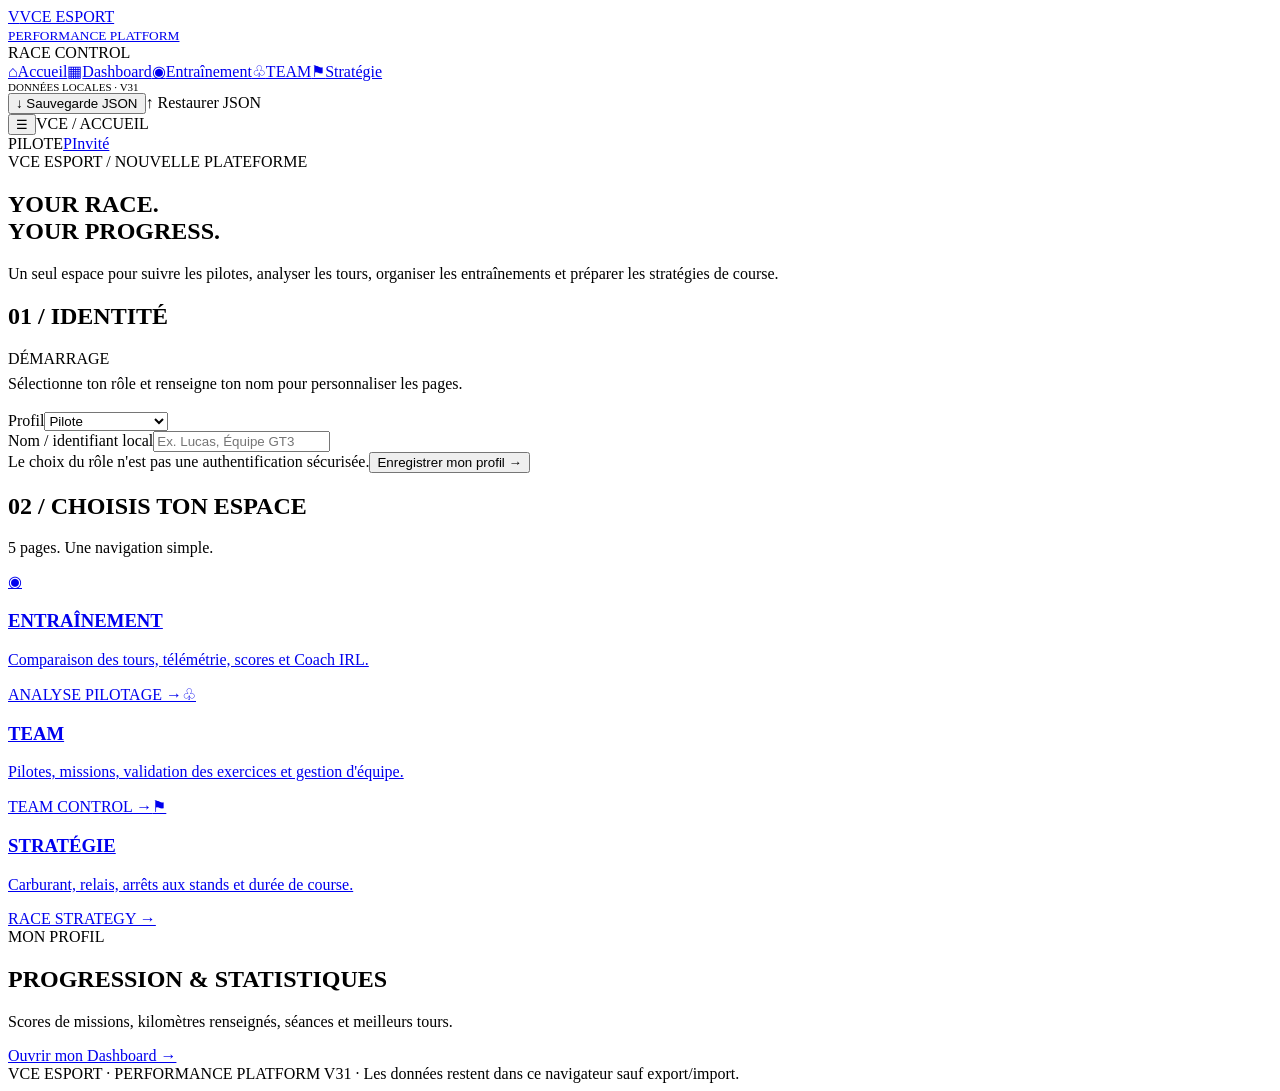
==== commit e60138ce: "Add files via upload" ====
--- a/index.html
+++ b/index.html
@@ -1,11 +1 @@
-<!doctype html>
-<html lang="fr"><head><meta charset="utf-8"><meta name="viewport" content="width=device-width,initial-scale=1"><meta name="theme-color" content="#080d18"><meta name="description" content="VCE ESPORT — plateforme de performance, coaching, équipe et stratégie de course."><title>VCE ESPORT — Performance Platform V25</title><link rel="stylesheet" href="vce-design-v25.css"><script defer src="vce-portal-v25.js"></script><link rel="stylesheet" href="vce-layout-v26.css"></head>
-<body class="v25-portal v26-page v26-index"><div class="v25-glow" aria-hidden="true"></div>
-<header class="v25-header"><a href="index.html" class="v25-brand" aria-label="Accueil VCE ESPORT"><span class="v25-mark">V<span>C</span>E</span><span><strong>VCE ESPORT</strong><small>PERFORMANCE PLATFORM</small></span></a><div class="v25-header-right"><span class="v25-live"><i></i> TRAINING SYSTEM / V25</span><a href="dashboard.html" class="v25-ghost" id="header-dashboard" hidden>Mon dashboard ↗</a></div></header>
-<main class="v25-shell"><section class="v25-intro"><div class="v25-overline"><span class="v25-line"></span> SIM RACING / DRIVER DEVELOPMENT</div><h1>YOUR RACE.<br><span>YOUR RULES.</span></h1><p>Un seul point d'entrée pour tes entraînements, la gestion de ton équipe et la stratégie de course. Choisis ton profil et accède directement à ton espace.</p><div class="v25-progress" aria-label="Étapes du portail"><div class="v25-progress-step is-active" data-step-ind="1"><span>01</span><b>IDENTITÉ</b></div><div class="v25-progress-step" data-step-ind="2"><span>02</span><b>ESPACE</b></div><div class="v25-progress-step" data-step-ind="3"><span>03</span><b>MISSION</b></div></div><div class="v25-intro-foot"><span><b>3</b> MODES D'ENTRAÎNEMENT</span><span><b>51</b> CIRCUITS RÉFÉRENCÉS</span><span><b>100 %</b> LOCAL</span></div></section>
-<section class="v25-wizard" aria-label="Accès à la plateforme"><div class="v25-wizard-top"><span id="step-label">ÉTAPE 01 / 03</span><button id="reset" type="button" class="v25-link">↺ RECOMMENCER</button></div>
-<div id="stage-profile" class="v25-stage"><div class="v25-stage-kicker">IDENTIFICATION</div><h2>QUI PREND<br>LE VOLANT ?</h2><p>Sélectionne ton profil pour afficher les outils adaptés.</p><div class="v25-choices" role="group" aria-label="Choix du profil"><button type="button" class="v25-choice" data-role="individual"><span class="v25-choice-number">01 / DRIVER</span><span class="v25-choice-symbol">◉</span><strong>PILOTE</strong><small>Mes entraînements, mon évolution, mes missions</small><span class="v25-choice-arrow">↗</span></button><button type="button" class="v25-choice" data-role="group"><span class="v25-choice-number">02 / TEAM</span><span class="v25-choice-symbol">◎</span><strong>GROUPE</strong><small>Sessions collectives, suivi et organisation</small><span class="v25-choice-arrow">↗</span></button><button type="button" class="v25-choice" data-role="coach"><span class="v25-choice-number">03 / CONTROL</span><span class="v25-choice-symbol">✦</span><strong>STAFF</strong><small>Attribuer, contrôler et valider les exercices</small><span class="v25-choice-arrow">↗</span></button></div><div id="identity" class="v25-identity" hidden></div></div>
-<div id="stage-space" class="v25-stage" hidden><button class="v25-back" data-back="profile" type="button">← CHANGER DE PROFIL</button><div class="v25-stage-kicker">ESPACE DE TRAVAIL</div><h2>CHOISIS<br>TA MISSION.</h2><p>Un espace à la fois. Tous les outils restent accessibles depuis le menu.</p><div class="v25-choices v25-space-choices"><button type="button" class="v25-choice" data-space="training"><span class="v25-choice-number">01 / DEVELOP</span><span class="v25-choice-symbol">◈</span><strong>ENTRAÎNEMENT</strong><small>Coach, autonomie et missions du staff</small><span class="v25-choice-arrow">↗</span></button><button type="button" class="v25-choice" data-space="team"><span class="v25-choice-number">02 / MANAGE</span><span class="v25-choice-symbol">▦</span><strong>TEAM</strong><small>Courses, résultats, organisation de l'écurie</small><span class="v25-choice-arrow">↗</span></button><button type="button" class="v25-choice" data-space="strategy"><span class="v25-choice-number">03 / RACE</span><span class="v25-choice-symbol">⌁</span><strong>STRATÉGIE</strong><small>Carburant, pneus, relais et pit stops</small><span class="v25-choice-arrow">↗</span></button></div></div>
-<div id="stage-training" class="v25-stage" hidden><button class="v25-back" data-back="space" type="button">← CHANGER D'ESPACE</button><div class="v25-stage-kicker">DRIVER DEVELOPMENT</div><h2>COMMENT<br>ROULER ?</h2><p id="training-hint">Choisis le parcours d'entraînement.</p><div class="v25-choices v25-space-choices"><button type="button" class="v25-choice" data-training="coach"><span class="v25-choice-number">01 / ANALYZE</span><span class="v25-choice-symbol">◇</span><strong>AVEC COACH</strong><small>Diagnostic guidé, exercices et progression</small><span class="v25-choice-arrow">↗</span></button><button type="button" class="v25-choice" data-training="solo"><span class="v25-choice-number">02 / PRACTICE</span><span class="v25-choice-symbol">◉</span><strong>SANS COACH</strong><small>Ateliers, apprentissage et autonomie</small><span class="v25-choice-arrow">↗</span></button><button type="button" class="v25-choice" data-training="irl"><span class="v25-choice-number">03 / ASSIGN</span><span class="v25-choice-symbol">✦</span><strong>COACH IRL</strong><small id="irl-caption">Exercices attribués et validation du staff</small><span class="v25-choice-arrow">↗</span></button></div></div>
-<div id="message" class="v25-message" role="status" aria-live="polite"></div><div class="v25-wizard-footer"><span id="identity-label">AUCUN PROFIL SÉLECTIONNÉ</span><a href="dashboard.html" id="dash-link" hidden>MON DASHBOARD ↗</a></div></section></main>
-<section class="v25-bottom"><div><span class="v25-mini">COACH IRL / MISSION FLOW</span><h3>UN OBJECTIF. UNE CONSIGNE. UN RÉSULTAT.</h3></div><div class="v25-flow"><span>STAFF ATTRIBUE</span><b>→</b><span>PILOTE RÉALISE</span><b>→</b><span>STAFF VALIDE</span></div></section><footer class="v25-footer"><span>© VCE ESPORT · VIRTUAL CENTER EXPERIENCE</span><span>Édition locale : les données ne se synchronisent pas entre appareils.</span></footer></body></html>
+<!DOCTYPE html><html lang="fr"><head><meta charset="utf-8"><meta name="viewport" content="width=device-width,initial-scale=1"><meta name="theme-color" content="#0a101a"><meta name="description" content="VCE ESPORT - Performance Platform"><title>Accueil | VCE ESPORT</title><link rel="stylesheet" href="css/styles.css"></head><body><div class="overlay" id="overlay"></div><div class="app"><aside class="sidebar" id="sidebar"><a class="brand" href="index.html"><span class="brand-logo">V</span><span><span class="brand-name">VCE ESPORT</span><br><small>PERFORMANCE PLATFORM</small></span></a><div><div class="nav-label">RACE CONTROL</div><nav class="nav-links"><a href="index.html"><span>⌂</span>Accueil</a><a href="dashboard.html"><span>▦</span>Dashboard</a><a href="entrainement.html"><span>◉</span>Entraînement</a><a href="team.html"><span>♧</span>TEAM</a><a href="strategie.html"><span>⚑</span>Stratégie</a></nav></div><div class="side-bottom"><div class="muted" style="font-size:11px">DONNÉES LOCALES · V31</div><button class="btn small ghost" id="export-all">↓ Sauvegarde JSON</button><label class="btn small ghost" style="cursor:pointer">↑ Restaurer JSON<input type="file" accept=".json" id="import-all" hidden></label></div></aside><div class="main"><header class="topbar"><div class="row"><button id="menu-toggle" class="btn small ghost menu-btn" aria-label="Ouvrir le menu">☰</button><span class="top-left">VCE / ACCUEIL</span></div><div class="top-right"><span class="chip blue" id="profile-role">PILOTE</span><a class="profile-pill" href="index.html"><span class="avatar" id="profile-avatar">P</span><span id="profile-name">Invité</span></a></div></header><main class="content"><section class="landing"><div class="landing-title"><div class="eyebrow">VCE ESPORT / NOUVELLE PLATEFORME</div><h1>YOUR RACE.<br><span class="accent">YOUR PROGRESS.</span></h1><p>Un seul espace pour suivre les pilotes, analyser les tours, organiser les entraînements et préparer les stratégies de course.</p></div><div class="panel welcome-card redtop"><div class="section-title"><h2>01 / IDENTITÉ</h2><span class="chip blue">DÉMARRAGE</span></div><p class="muted" style="margin:7px 0 19px">Sélectionne ton rôle et renseigne ton nom pour personnaliser les pages.</p><form id="profile-form" class="form-grid"><div class="field"><label for="role">Profil</label><select id="role" required><option value="pilote">Pilote</option><option value="groupe">Groupe</option><option value="staff">Staff / Coach IRL</option></select></div><div class="field"><label for="name">Nom / identifiant local</label><input id="name" maxlength="70" placeholder="Ex. Lucas, Équipe GT3" required></div><div class="full row between"><span class="hint">Le choix du rôle n'est pas une authentification sécurisée.</span><button class="btn primary" type="submit">Enregistrer mon profil →</button></div></form><div class="status" id="status"></div></div><div><div class="section-title" style="margin-bottom:15px"><h2>02 / CHOISIS TON ESPACE</h2><span class="hint">5 pages. Une navigation simple.</span></div><div class="grid grid-3"><a class="panel choice bluetop" href="entrainement.html"><span class="symbol">◉</span><div><h3>ENTRAÎNEMENT</h3><p>Comparaison des tours, télémétrie, scores et Coach IRL.</p></div><span class="chip blue">ANALYSE PILOTAGE →</span></a><a class="panel choice redtop" href="team.html"><span class="symbol">♧</span><div><h3>TEAM</h3><p>Pilotes, missions, validation des exercices et gestion d'équipe.</p></div><span class="chip red">TEAM CONTROL →</span></a><a class="panel choice greentop" href="strategie.html"><span class="symbol">⚑</span><div><h3>STRATÉGIE</h3><p>Carburant, relais, arrêts aux stands et durée de course.</p></div><span class="chip green">RACE STRATEGY →</span></a></div></div><div class="callout row between"><div><div class="eyebrow">MON PROFIL</div><h2>PROGRESSION & STATISTIQUES</h2><p class="muted">Scores de missions, kilomètres renseignés, séances et meilleurs tours.</p></div><a class="btn blue" href="dashboard.html">Ouvrir mon Dashboard →</a></div></section><footer class="footer">VCE ESPORT · PERFORMANCE PLATFORM V31 · Les données restent dans ce navigateur sauf export/import.</footer></main></div></div><script defer src="js/core.js"></script><script defer src="js/home.js"></script></body></html>
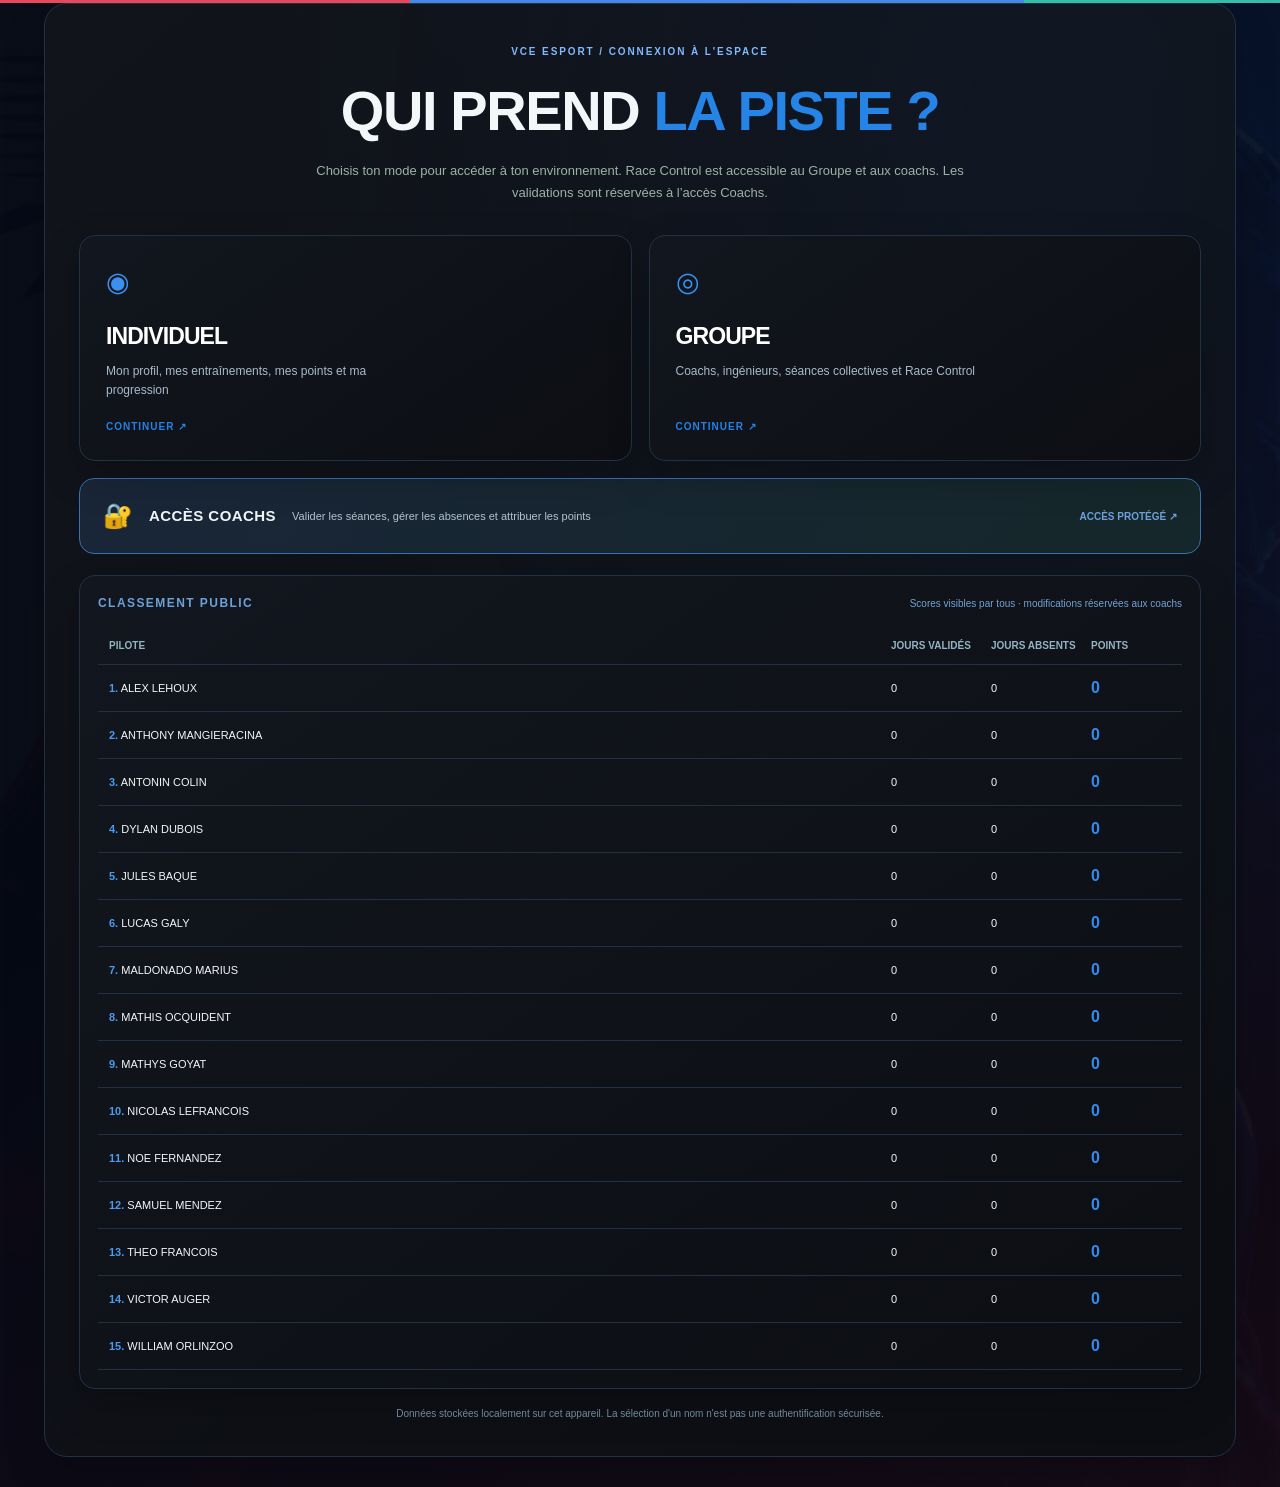
==== commit 54b24f01: "Add files via upload" ====
--- a/index.html
+++ b/index.html
@@ -1 +1,31 @@
-<!DOCTYPE html><html lang="fr"><head><meta charset="utf-8"><meta name="viewport" content="width=device-width,initial-scale=1"><meta name="theme-color" content="#0a101a"><meta name="description" content="VCE ESPORT - Performance Platform"><title>Accueil | VCE ESPORT</title><link rel="stylesheet" href="css/styles.css"></head><body><div class="overlay" id="overlay"></div><div class="app"><aside class="sidebar" id="sidebar"><a class="brand" href="index.html"><span class="brand-logo">V</span><span><span class="brand-name">VCE ESPORT</span><br><small>PERFORMANCE PLATFORM</small></span></a><div><div class="nav-label">RACE CONTROL</div><nav class="nav-links"><a href="index.html"><span>⌂</span>Accueil</a><a href="dashboard.html"><span>▦</span>Dashboard</a><a href="entrainement.html"><span>◉</span>Entraînement</a><a href="team.html"><span>♧</span>TEAM</a><a href="strategie.html"><span>⚑</span>Stratégie</a></nav></div><div class="side-bottom"><div class="muted" style="font-size:11px">DONNÉES LOCALES · V31</div><button class="btn small ghost" id="export-all">↓ Sauvegarde JSON</button><label class="btn small ghost" style="cursor:pointer">↑ Restaurer JSON<input type="file" accept=".json" id="import-all" hidden></label></div></aside><div class="main"><header class="topbar"><div class="row"><button id="menu-toggle" class="btn small ghost menu-btn" aria-label="Ouvrir le menu">☰</button><span class="top-left">VCE / ACCUEIL</span></div><div class="top-right"><span class="chip blue" id="profile-role">PILOTE</span><a class="profile-pill" href="index.html"><span class="avatar" id="profile-avatar">P</span><span id="profile-name">Invité</span></a></div></header><main class="content"><section class="landing"><div class="landing-title"><div class="eyebrow">VCE ESPORT / NOUVELLE PLATEFORME</div><h1>YOUR RACE.<br><span class="accent">YOUR PROGRESS.</span></h1><p>Un seul espace pour suivre les pilotes, analyser les tours, organiser les entraînements et préparer les stratégies de course.</p></div><div class="panel welcome-card redtop"><div class="section-title"><h2>01 / IDENTITÉ</h2><span class="chip blue">DÉMARRAGE</span></div><p class="muted" style="margin:7px 0 19px">Sélectionne ton rôle et renseigne ton nom pour personnaliser les pages.</p><form id="profile-form" class="form-grid"><div class="field"><label for="role">Profil</label><select id="role" required><option value="pilote">Pilote</option><option value="groupe">Groupe</option><option value="staff">Staff / Coach IRL</option></select></div><div class="field"><label for="name">Nom / identifiant local</label><input id="name" maxlength="70" placeholder="Ex. Lucas, Équipe GT3" required></div><div class="full row between"><span class="hint">Le choix du rôle n'est pas une authentification sécurisée.</span><button class="btn primary" type="submit">Enregistrer mon profil →</button></div></form><div class="status" id="status"></div></div><div><div class="section-title" style="margin-bottom:15px"><h2>02 / CHOISIS TON ESPACE</h2><span class="hint">5 pages. Une navigation simple.</span></div><div class="grid grid-3"><a class="panel choice bluetop" href="entrainement.html"><span class="symbol">◉</span><div><h3>ENTRAÎNEMENT</h3><p>Comparaison des tours, télémétrie, scores et Coach IRL.</p></div><span class="chip blue">ANALYSE PILOTAGE →</span></a><a class="panel choice redtop" href="team.html"><span class="symbol">♧</span><div><h3>TEAM</h3><p>Pilotes, missions, validation des exercices et gestion d'équipe.</p></div><span class="chip red">TEAM CONTROL →</span></a><a class="panel choice greentop" href="strategie.html"><span class="symbol">⚑</span><div><h3>STRATÉGIE</h3><p>Carburant, relais, arrêts aux stands et durée de course.</p></div><span class="chip green">RACE STRATEGY →</span></a></div></div><div class="callout row between"><div><div class="eyebrow">MON PROFIL</div><h2>PROGRESSION & STATISTIQUES</h2><p class="muted">Scores de missions, kilomètres renseignés, séances et meilleurs tours.</p></div><a class="btn blue" href="dashboard.html">Ouvrir mon Dashboard →</a></div></section><footer class="footer">VCE ESPORT · PERFORMANCE PLATFORM V31 · Les données restent dans ce navigateur sauf export/import.</footer></main></div></div><script defer src="js/core.js"></script><script defer src="js/home.js"></script></body></html>+<!doctype html>
+<html lang="fr"><head><meta charset="utf-8"><meta name="viewport" content="width=device-width, initial-scale=1"><meta name="theme-color" content="#070b09"><meta name="description" content="VCE Esport — ingénieurs, pilotes et coaching. Entraînements, Race Control, voitures et diagnostics."><title>VCE ESPORT — Performance Hub</title>
+<style>
+:root{--bg:#070b11;--surface:#101823;--surface2:#141f2c;--line:#263647;--muted:#95a5b6;--white:#f7f8fb;--red:#f34754;--teal:#6ee7c0;--blue:#8cc2ff;--ease:cubic-bezier(.22,1,.36,1);color-scheme:dark}*{box-sizing:border-box}html{scroll-behavior:smooth}body{margin:0;background:var(--bg);color:var(--white);font-family:Inter,"Segoe UI",Arial,sans-serif;-webkit-font-smoothing:antialiased}a{color:inherit;text-decoration:none}button{font:inherit}.ambient{position:fixed;inset:0;pointer-events:none;z-index:-2;background:radial-gradient(ellipse 55% 42% at 80% 9%,#183b383d,transparent 75%),radial-gradient(ellipse 35% 48% at 8% 65%,#51202b31,transparent 75%),#070b11}.ambient:after{content:"";position:absolute;inset:0;background-image:linear-gradient(#fff 1px,transparent 1px),linear-gradient(90deg,#fff 1px,transparent 1px);background-size:78px 78px;opacity:.023;mask-image:linear-gradient(#000,transparent 80%)}.wrap{max-width:1290px;padding:0 38px;margin:auto}.top{height:86px;display:flex;align-items:center;justify-content:space-between;gap:22px;border-bottom:1px solid #ffffff19}.logo{display:flex;gap:13px;align-items:center;flex-shrink:0}.logomark{width:48px;height:46px;border-radius:12px;display:flex;align-items:center;justify-content:center;border:1px solid #fd546e60;background:linear-gradient(145deg,#4c202b,#141923);font-weight:1000;letter-spacing:-.12em;padding-right:4px;font-size:20px}.logomark b{color:var(--red)}.logo strong{display:block;font-size:13px;letter-spacing:.14em}.logo small{display:block;font-size:9px;color:#a5b3c3;letter-spacing:.13em;margin-top:5px}.nav{display:flex;gap:5px;align-items:center}.nav a{padding:13px 15px;color:#aab9c8;font-size:11px;font-weight:850;letter-spacing:.07em;border-radius:9px;transition:background .2s,color .2s}.nav a:hover,.nav a:focus-visible{color:#fff;background:#ffffff12}.nav a.active{background:#e83d4e;color:#fff}.top-status{display:flex;align-items:center;gap:8px;font-size:10px;letter-spacing:.08em;color:#a8b7c7;white-space:nowrap}.dot{width:7px;height:7px;border-radius:50%;background:#60e7b3;box-shadow:0 0 15px #60e7b3}
+.hero{display:grid;grid-template-columns:1.05fr .95fr;gap:35px;align-items:center;padding:57px 0 45px;min-height:500px}.eyebrow{font-size:11px;letter-spacing:.22em;color:var(--teal);font-weight:850;display:flex;align-items:center;gap:12px}.eyebrow:before{content:"";width:25px;height:2px;background:var(--teal)}.hero h1{font-size:clamp(43px,5.25vw,77px);line-height:1.015;letter-spacing:-.065em;margin:25px 0 22px;font-weight:950}.hero h1 span{color:var(--red)}.hero p{max-width:555px;color:#acbbcb;font-size:15px;line-height:1.8;margin:0}.hero strong{color:#f2f8fc}.hero-cta{display:flex;flex-wrap:wrap;gap:12px;margin-top:29px}.button{display:inline-flex;align-items:center;justify-content:center;gap:16px;padding:14px 20px;border:1px solid #425267;border-radius:9px;font-weight:850;font-size:11px;letter-spacing:.08em;transition:transform .25s var(--ease),box-shadow .25s,border-color .25s}.button:hover{transform:translateY(-3px)}.button.red{background:var(--red);border-color:var(--red);box-shadow:0 12px 35px #f347542a}.button.red:hover{box-shadow:0 16px 42px #f3475444}.button.dark{background:#172230}.button.dark:hover{border-color:var(--teal)}.button .arr{font-size:17px;font-weight:400}
+.spa-shell{position:relative;min-height:385px;border-radius:20px;border:1px solid #31465a;background:radial-gradient(ellipse 60% 50% at 50% 46%,#143a363a,transparent),linear-gradient(145deg,#111c29,#0b111b);overflow:hidden;padding:20px}.spa-shell:before{content:"";position:absolute;inset:0;background:repeating-linear-gradient(0deg,transparent,transparent 36px,#ffffff07 37px),repeating-linear-gradient(90deg,transparent,transparent 36px,#ffffff07 37px);opacity:.35}.spa-head{position:relative;z-index:1;display:flex;justify-content:space-between;align-items:flex-start;gap:10px}.spa-head .tag{font-size:9px;letter-spacing:.16em;font-weight:800;color:var(--teal)}.spa-head h2{font-size:18px;letter-spacing:.02em;margin:5px 0 0}.spa-head small{font-size:10px;color:#9cacc0}.spa-status{font-size:9px;letter-spacing:.1em;color:#bcebd8;background:#1a453a;border:1px solid #347b65;border-radius:6px;padding:7px 10px}.spa-graphic{position:relative;z-index:1;width:100%;height:255px;margin-top:2px;overflow:visible}.spa-track-shadow{fill:none;stroke:#0a0f17;stroke-width:21;stroke-linejoin:round;stroke-linecap:round}.spa-track{fill:none;stroke:#60798a;stroke-width:13;stroke-linecap:round;stroke-linejoin:round}.spa-track-inner{fill:none;stroke:#d4e5e7;stroke-width:1.2;stroke-dasharray:3 9;opacity:.6}.spa-track-light{fill:none;stroke:var(--teal);stroke-width:3;stroke-linecap:round;stroke-dasharray:110 1300;animation:spa-flow 11s linear infinite;filter:drop-shadow(0 0 6px #6ee7c0)}@keyframes spa-flow{to{stroke-dashoffset:-1410}}.spa-pin{fill:var(--red);stroke:#fff;stroke-width:2;filter:drop-shadow(0 0 7px #f34754)}.spa-label{font-size:10px;fill:#b3c6d5;font-family:Inter,Arial,sans-serif;letter-spacing:.04em}.spa-line{stroke:#638194;stroke-width:1;opacity:.5}.spa-bottom{position:relative;z-index:1;display:flex;align-items:center;justify-content:space-between;gap:8px;border-top:1px solid #ffffff18;padding-top:13px}.spa-metric{display:flex;align-items:baseline;gap:7px}.spa-metric strong{font-size:18px}.spa-metric small{color:#90a8b8;font-size:9px;letter-spacing:.08em}.spa-credit{color:#748b9d;font-size:9px}
+.section-head{display:flex;justify-content:space-between;align-items:end;gap:16px;margin:6px 0 20px}.section-head small{font-size:10px;color:var(--teal);letter-spacing:.19em;font-weight:850}.section-head h2{font-size:27px;letter-spacing:-.045em;margin:9px 0 0}.section-head p{font-size:12px;color:#91a3b5;margin:0 0 3px}.tools{display:grid;grid-template-columns:repeat(4,minmax(0,1fr));gap:15px}.tool{display:flex;flex-direction:column;position:relative;overflow:hidden;border:1px solid #344456;border-radius:15px;background:linear-gradient(145deg,#182332,#101822);min-height:280px;padding:23px 21px;transition:transform .3s var(--ease),border-color .3s,box-shadow .3s}.tool:before{content:"";position:absolute;inset:0;background:radial-gradient(ellipse at 100% 0%,#f347541c,transparent 65%);opacity:0;transition:opacity .25s}.tool:nth-child(even):before{background:radial-gradient(ellipse at 100% 0%,#6ee7c01c,transparent 65%)}.tool:hover{transform:translateY(-6px);border-color:#65899b;box-shadow:0 20px 50px #0005}.tool:hover:before{opacity:1}.tool-icon{width:50px;height:50px;border-radius:12px;display:grid;place-items:center;background:#3b2533;border:1px solid #71404e;color:#ff8b98}.tool:nth-child(even) .tool-icon{background:#1b3b3a;border-color:#3a7772;color:#85f0c8}.tool-icon svg{width:25px;height:25px}.tool-num{position:absolute;right:21px;top:23px;color:#637a8a55;font-size:38px;font-weight:900;letter-spacing:-.05em}.tool-kicker{font-size:9px;font-weight:900;letter-spacing:.16em;color:#ff8292;margin-top:28px}.tool:nth-child(even) .tool-kicker{color:var(--teal)}.tool h3{font-size:20px;letter-spacing:-.035em;margin:8px 0 10px}.tool p{font-size:12px;line-height:1.7;color:#9fb0c1;margin:0;flex:1}.tool-link{margin-top:18px;padding-top:14px;border-top:1px solid #ffffff17;color:#e9f5f9;font-size:10px;font-weight:900;letter-spacing:.11em;display:flex;justify-content:space-between}.tool-link span{color:var(--teal);font-size:16px;transition:transform .2s}.tool:hover .tool-link span{transform:translateX(4px)}
+.structure{display:grid;grid-template-columns:1fr 1.05fr;gap:24px;align-items:center;margin:45px 0 55px;border:1px solid #304256;border-radius:18px;background:linear-gradient(110deg,#141f2d,#0c131c);padding:31px 36px}.structure .kicker{font-size:10px;letter-spacing:.2em;color:var(--teal);font-weight:900}.structure h2{font-size:28px;letter-spacing:-.04em;margin:10px 0}.structure p{color:#a2b3c3;font-size:13px;line-height:1.7;max-width:510px;margin:0}.pill-row{display:flex;flex-wrap:wrap;gap:10px}.pill{border:1px solid #39576a;background:#192b38;border-radius:9px;padding:14px 15px;font-size:11px;font-weight:900;letter-spacing:.1em;display:flex;align-items:center;gap:9px}.pill b{font-size:17px;color:var(--teal)}.foot{display:flex;justify-content:space-between;gap:16px;padding:24px 0 32px;border-top:1px solid #ffffff1c;color:#8d9eaf;font-size:10px}.foot b{color:#e4edf3}.curtain{position:fixed;inset:0;z-index:9999;display:grid;place-items:center;background:#070c13;opacity:0;visibility:hidden;pointer-events:none;transition:opacity .32s,visibility .32s}.curtain span{font-weight:900;letter-spacing:.22em;font-size:18px}.curtain b{color:var(--red)}.leaving .curtain{opacity:1;visibility:visible;pointer-events:auto}.reveal{opacity:0;transform:translateY(20px);animation:reveal .75s var(--ease) forwards}.d1{animation-delay:.12s}.d2{animation-delay:.24s}.d3{animation-delay:.36s}@keyframes reveal{to{opacity:1;transform:none}}a:focus-visible{outline:2px solid var(--teal);outline-offset:4px}
+@media(max-width:1120px){.tools{grid-template-columns:repeat(2,minmax(0,1fr))}.top-status{display:none}.hero{grid-template-columns:1fr 1fr;gap:18px}.nav a{padding:12px 10px}}
+@media(max-width:780px){.wrap{padding:0 22px}.top{height:auto;min-height:75px;flex-wrap:wrap;padding:14px 0;gap:12px}.nav{width:100%;justify-content:space-between;overflow-x:auto}.nav a{white-space:nowrap;font-size:10px;padding:11px 9px}.hero{grid-template-columns:1fr;padding:43px 0 36px}.hero h1{font-size:clamp(42px,9vw,67px)}.spa-shell{min-height:355px}.spa-graphic{height:245px}.structure{grid-template-columns:1fr;padding:26px}.section-head{display:block}.section-head p{margin-top:9px}}
+@media(max-width:500px){.wrap{padding:0 16px}.tools{grid-template-columns:1fr}.tool{min-height:238px}.hero h1{font-size:42px}.hero p{font-size:13px}.spa-shell{padding:14px;min-height:335px}.spa-graphic{height:230px}.spa-head h2{font-size:15px}.spa-bottom{flex-wrap:wrap}.spa-credit{font-size:8px}.foot{display:block;line-height:1.8}.pill{flex:1}}
+@media(prefers-reduced-motion:reduce){*,*:before,*:after{animation:none!important;transition:none!important;scroll-behavior:auto!important}.reveal{opacity:1;transform:none}}
+</style><link rel="stylesheet" href="vce-v5.css"><script defer src="vce-v5.js"></script><link rel="stylesheet" href="vce-v6-theme.css"><script defer src="vce-circuits.js"></script><link rel="stylesheet" href="vce-v7.css"><script defer src="vce-v7.js"></script><script defer src="vce-shared-nav.js"></script><link rel="stylesheet" href="vce-v8.css"><script defer src="vce-v8.js"></script><script defer src="vce-transitions.js"></script><link rel="stylesheet" href="vce-v11.css"><script defer src="vce-v11-nav.js"></script><script defer src="vce-v11-avatar.js"></script><link rel="stylesheet" href="vce-chrono-global.css"><link rel="stylesheet" href="vce-ux-v14.css"><script defer src="vce-ux-v14.js"></script><link rel="stylesheet" href="vce-theme-v17.css"><link rel="stylesheet" href="vce-v18.css"><script defer src="vce-v18-global.js"></script><link rel="stylesheet" href="vce-global-v19.css"><script defer src="vce-global-v19.js"></script><link rel="stylesheet" href="vce-design-refresh-v20.css"><script defer src="vce-design-refresh-v20.js"></script></head><body class="v5-landing">
+<div class="ambient" aria-hidden="true"></div><div class="wrap">
+<header class="top reveal"><a class="logo" href="index.html" aria-label="VCE Esport — accueil"><span class="logomark">V<b>C</b>E</span><span><strong>VCE ESPORT</strong><small>INGÉNIEURS · PILOTES · COACHING</small></span></a><span id="v5-active-label"></span><button id="v5-entry-change" class="v5-action" hidden>CHANGER DE PROFIL</button><nav class="nav" aria-label="Navigation principale"><a href="entrainement.html" data-transition>ENTRAÎNEMENTS</a><a href="strategie.html" data-transition>STRATÉGIES</a><a href="ressources_voitures.html" data-transition>CARS</a><a href="interactions.html" data-transition>DIAGNOSTICS</a></nav><div class="top-status"><span class="dot"></span> PERFORMANCE HUB</div></header>
+<main>
+<section class="hero"><div class="reveal d1"><div class="eyebrow">VCE ESPORT / PERFORMANCE HUB</div><h1>LA COURSE<br>SE <span>PRÉPARE.</span><br>LA VICTOIRE<br>SE <span>CONSTRUIT.</span></h1><p>Un environnement pensé pour les <strong>ingénieurs, les pilotes et le coaching</strong>. Prépare tes stratégies, développe ton pilotage et trouve les bonnes corrections grâce aux outils VCE Esport.</p><div class="hero-cta"><a href="entrainement.html" data-transition class="button red">ACCÉDER AUX ENTRAÎNEMENTS <span class="arr">↗</span></a><a href="strategie.html" data-transition class="button dark">OUVRIR RACE CONTROL <span class="arr">→</span></a></div></div>
+<div class="spa-shell reveal d2"><div class="spa-head"><div><div class="tag">CIRCUIT / BELGIQUE</div><h2>SPA-FRANCORCHAMPS</h2><small>Illustration animée du tracé</small></div><span class="spa-status">● TRACK ACTIVE</span></div>
+<svg class="spa-graphic" viewBox="0 0 600 360" role="img" aria-label="Représentation stylisée animée du circuit de Spa-Francorchamps"><defs><path id="spa-route" d="M170 290 C150 282 140 267 150 252 L180 222 C196 205 189 195 178 177 L116 96 C102 78 91 62 100 51 C108 40 121 43 131 57 L155 88 C166 102 182 106 198 111 C214 117 222 136 237 143 C251 150 265 143 277 153 C290 164 280 180 295 189 C309 201 332 188 343 199 C354 210 348 227 368 231 C389 235 411 209 429 218 C450 229 458 254 480 257 C506 260 527 246 533 225 C538 209 526 199 513 194 C491 186 476 177 465 164 C449 146 433 135 420 145 C402 156 396 177 382 178 C363 179 358 159 350 146 C336 125 320 111 304 116 C289 121 290 136 279 136 C265 136 250 117 240 104 C222 81 198 68 180 78 C169 84 165 104 174 124 C182 142 195 154 202 168 C211 188 223 213 218 235 C212 263 192 282 170 290 Z"/></defs><use href="#spa-route" class="spa-track-shadow"/><use href="#spa-route" class="spa-track"/><use href="#spa-route" class="spa-track-inner"/><use href="#spa-route" class="spa-track-light"/><circle cx="185" cy="282" r="7" class="spa-pin"/><path d="M185 282L130 314" class="spa-line"/><text x="49" y="326" class="spa-label">LA SOURCE</text><path d="M115 57L148 34" class="spa-line"/><text x="151" y="34" class="spa-label">LES COMBES</text><path d="M490 190L526 166" class="spa-line"/><text x="480" y="159" class="spa-label">STAVELOT</text><text x="22" y="348" fill="#657d8d" font-size="9" letter-spacing="2">SPA / VCE TRACK VIEW</text></svg>
+<div class="spa-bottom"><div class="spa-metric"><strong>7,004</strong><small>KM / TOUR</small></div><div class="spa-metric"><strong>19</strong><small>VIRAGES</small></div><span class="spa-credit">TRACÉ STYLISÉ · ANIMATION VCE</span></div></div></section>
+<section id="vce-profiles" aria-label="Choix du mode et profil pilote"></section><section id="outils" aria-labelledby="outils-heading"><div class="section-head reveal d1"><div><small>VCE ESPORT / OUTILS</small><h2 id="outils-heading">TES OUTILS, EN UN CLIC.</h2></div><p>Entraînement, stratégie, voitures et diagnostics : chaque outil a son rôle.</p></div><div class="tools">
+<a class="tool reveal d1" href="entrainement.html" data-transition><span class="tool-icon"><svg viewBox="0 0 24 24" fill="none" stroke="currentColor" stroke-width="1.8"><circle cx="12" cy="12" r="9"/><path d="m12 12 5-4M3 12h5m8 0h5M12 21v-5"/></svg></span><span class="tool-num">01</span><span class="tool-kicker">DRIVER DEVELOPMENT</span><h3>ENTRAÎNEMENTS</h3><p>Coaching, exercices techniques, débriefs, programmes de progression et analyse de tes chronos.</p><span class="tool-link">ESPACE PILOTES <span>↗</span></span></a>
+<a class="tool reveal d2" href="strategie.html" data-transition><span class="tool-icon"><svg viewBox="0 0 24 24" fill="none" stroke="currentColor" stroke-width="1.8"><path d="M4 21V4m0 1c5-4 8 4 13 0 1-1 2-1 3-1v12c-4 0-7 4-12 0-1-1-2-1-4 0"/></svg></span><span class="tool-num">02</span><span class="tool-kicker">RACE CONTROL</span><h3>STRATÉGIES</h3><p>Calcul des relais, carburant, pneus, arrêts aux stands et scénarios de course sprint ou endurance.</p><span class="tool-link">OUVRIR RACE CONTROL <span>↗</span></span></a>
+<a class="tool reveal d2" href="ressources_voitures.html" data-transition><span class="tool-icon"><svg viewBox="0 0 24 24" fill="none" stroke="currentColor" stroke-width="1.8"><path d="m5 17-2 2v-7l3-6h12l3 6v7l-2-2M3 12h18M7 17h2m6 0h2"/></svg></span><span class="tool-num">03</span><span class="tool-kicker">TECHNICAL DATABASE</span><h3>CARS</h3><p>Catégories GT, prototypes et monoplaces. Aides électroniques, caractéristiques et conseils de pilotage.</p><span class="tool-link">VOIR LES VOITURES <span>↗</span></span></a>
+<a class="tool reveal d3" href="interactions.html" data-transition><span class="tool-icon"><svg viewBox="0 0 24 24" fill="none" stroke="currentColor" stroke-width="1.8"><path d="M20 11.5a7.5 7.5 0 0 1-7.5 7.5H5l-2 2v-9.5A7.5 7.5 0 0 1 10.5 4H13a7 7 0 0 1 7 7.5Z"/><path d="M8 11h8m-8 4h5"/></svg></span><span class="tool-num">04</span><span class="tool-kicker">DRIVER ENGINEERING</span><h3>DIAGNOSTICS</h3><p>5 000 fiches techniques de pilotage : identifier un problème, comprendre sa cause et tester une correction.</p><span class="tool-link">ANALYSER UN PROBLÈME <span>↗</span></span></a>
+</div></section>
+<section class="structure"><div><span class="kicker">LA STRUCTURE</span><h2>VCE ESPORT</h2><p>Une plateforme de performance commune pour l'équipe : ingénierie de course, développement des pilotes et coaching. Des outils distincts, réunis dans un seul centre.</p></div><div class="pill-row"><span class="pill"><b>⌁</b> INGÉNIEURS</span><span class="pill"><b>◉</b> PILOTES</span><span class="pill"><b>✦</b> COACHING</span></div></section>
+</main><footer class="foot"><span><b>VCE ESPORT</b> · VIRTUAL CENTER EXPERIENCE</span><span>PLATEFORME PRIVÉE · PERFORMANCE CENTER</span></footer></div>
+<div class="curtain" aria-hidden="true"><span>V<b>C</b>E &nbsp; LOADING</span></div>
+
+<script src="vce-chrono-global.js" defer></script></body></html>
--- a/vce-v5.css
+++ b/vce-v5.css
@@ -0,0 +1,44 @@
+/* VCE ESPORT / Performance Hub V5 */
+:root{--v5-red:#f4495c;--v5-green:#559ae4;--v5-bg:#080e17;--v5-line:#2b3e52;--v5-panel:#111b29;--v5-muted:#a3b6c7}
+.v5-landing{background:radial-gradient(ellipse at 50% -20%,#163f3d 0%,transparent 56%),#070c13!important;min-height:100vh}
+.v5-landing .wrap>.top,.v5-landing .wrap .hero,.v5-landing .wrap #outils,.v5-landing .wrap .structure,.v5-landing .wrap .foot{display:none!important}
+.v5-landing .wrap{min-height:100vh;display:flex;flex-direction:column;justify-content:center;max-width:1050px;margin:auto}
+.v5-landing .wrap main{width:100%}
+#vce-profiles,#vce-training-dashboard{max-width:1250px;margin:0 auto 30px;font-family:Inter,'Segoe UI',Arial,sans-serif;color:#f4f7fa}
+#vce-profiles *,#vce-training-dashboard *{box-sizing:border-box}
+.v5-gate{padding:34px;border:1px solid #344759;border-radius:24px;background:radial-gradient(ellipse at 85% 5%,#142b4c42,transparent 60%),linear-gradient(135deg,#141f2e,#0b111b);box-shadow:0 24px 70px #0006}
+.v5-gate-head{text-align:center;max-width:660px;margin:0 auto 30px}.v5-kicker{font-size:10px;color:var(--v5-green);font-weight:850;letter-spacing:.19em}.v5-gate h1{font-size:clamp(32px,5vw,56px);font-weight:950;line-height:1.05;letter-spacing:-.06em;margin:15px 0}.v5-gate h1 em,.v5-dash-head h2 em{font-style:normal;color:var(--v5-red)}.v5-gate-head p{font-size:13px;color:var(--v5-muted);line-height:1.7;margin:0}.v5-mode-grid{display:grid;grid-template-columns:repeat(2,minmax(0,1fr));gap:17px}.v5-mode-card{appearance:none;text-align:left;min-height:205px;padding:26px;background:linear-gradient(145deg,#1b2c3e,#101926);border:1px solid #35495f;color:#fff;border-radius:17px;display:flex;flex-direction:column;cursor:pointer;transition:transform .3s,border-color .3s,box-shadow .3s}.v5-mode-card:hover,.v5-mode-card[aria-pressed=true]{transform:translateY(-4px);border-color:var(--v5-green);box-shadow:0 18px 40px #0004}.v5-mode-card:first-child[aria-pressed=true]{border-color:var(--v5-red)}.v5-mode-icon{font-size:27px;color:var(--v5-green);margin-bottom:17px}.v5-mode-card:first-child .v5-mode-icon{color:#ff7180}.v5-mode-card b{font-size:23px;letter-spacing:-.04em}.v5-mode-card small{color:#a8bbca;font-size:12px;line-height:1.65;max-width:310px;margin-top:8px}.v5-card-arrow{color:var(--v5-green);font-size:10px;font-weight:850;letter-spacing:.1em;margin-top:auto;padding-top:18px}
+.v5-entry-detail{border:1px solid #375368;background:#0b1522;border-radius:15px;padding:22px;margin-top:17px}.v5-entry-detail[hidden]{display:none}.v5-entry-form{display:grid;grid-template-columns:repeat(3,minmax(0,1fr));gap:13px}.v5-entry-wide{grid-column:1/-1}.v5-entry-form label,.v5-box label{display:block;font-size:10px;letter-spacing:.11em;color:#a8c1d1;font-weight:850;margin-bottom:8px}.v5-entry-form input,.v5-entry-form select,.v5-box input,.v5-box select{width:100%;border:1px solid #425b71;background:#17283b;color:#f3f9fc;border-radius:9px;padding:12px;min-height:43px;font:500 12px Inter,'Segoe UI',sans-serif}.v5-entry-form select option,.v5-box select option{background:#17283b;color:#fff}.v5-entry-row{display:flex;align-items:center;gap:15px;justify-content:space-between}.v5-entry-row p{font-size:12px;color:#9db3c5;margin:6px 0 0}.v5-security{color:#7894a8;text-align:center;font-size:10px;line-height:1.6;margin:17px 0 0}.v5-action{display:inline-flex;align-items:center;justify-content:center;min-height:39px;padding:11px 15px;background:#213348;border:1px solid #46627a;border-radius:9px;color:#fff;font:800 11px Inter,'Segoe UI',sans-serif;text-decoration:none;cursor:pointer;transition:background .2s,transform .2s;white-space:normal}.v5-action:hover{transform:translateY(-2px);background:#304b60}.v5-action.primary{background:var(--v5-red);border-color:var(--v5-red)}.v5-action.green{background:#133461;border-color:#2b64a1}.v5-action.danger{background:#54222b;border-color:#ab4352}.v5-action:focus-visible,.v5-mode-card:focus-visible{outline:3px solid #accced;outline-offset:3px}.v5-gate.v5-compact{padding:16px 22px;margin:14px 0 24px}.v5-gate.v5-compact .v5-gate-head,.v5-gate.v5-compact .v5-mode-grid,.v5-gate.v5-compact .v5-entry-detail,.v5-gate.v5-compact .v5-security{display:none}.v5-gate.v5-compact:before{content:'VCE ESPORT  /  ESPACE ACTIF';font-size:10px;color:var(--v5-green);letter-spacing:.15em;font-weight:900}
+#v5-entry-change{display:none}body.v5-authenticated #v5-entry-change{display:inline-flex!important}#v5-active-label{font-size:10px;color:var(--v5-green);font-weight:850;letter-spacing:.07em}
+.v5-dashboard{background:linear-gradient(145deg,#141b25,#0c121b);border:1px solid #303d4e;border-radius:19px;padding:24px;box-shadow:0 16px 42px #0004}.v5-dash-head{display:flex;justify-content:space-between;align-items:center;gap:15px;margin-bottom:21px}.v5-dash-head h2{font-size:clamp(25px,3vw,37px);margin:9px 0 6px;letter-spacing:-.05em}.v5-dash-head p{color:#a1b4c6;font-size:12px;margin:0}.v5-avatar{width:66px;height:66px;display:grid;place-items:center;border:1px solid #e96572;background:#4a2635;border-radius:15px;font-size:23px;font-weight:950}.v5-metrics{display:grid;grid-template-columns:repeat(4,minmax(0,1fr));gap:12px}.v5-metric{min-height:151px;padding:17px;border:1px solid #2d3e50;background:#0b1119;border-radius:13px;display:flex;flex-direction:column}.v5-metric>span{font-size:10px;color:#b1c4d3;font-weight:850;letter-spacing:.08em}.v5-metric strong{font-size:33px;line-height:1.2;margin:14px 0 8px;letter-spacing:-.04em}.v5-metric strong small{font-size:12px;color:var(--v5-green)}.v5-metric:nth-child(3) strong{color:var(--v5-green)}.v5-metric p{font-size:10px;color:#95adbe;margin:auto 0 0}.v5-progress{height:7px;border-radius:20px;background:#05080d;overflow:hidden;margin:9px 0}.v5-progress i{display:block;height:100%;background:linear-gradient(90deg,#e23d52,#f5bd50);border-radius:20px}.v5-group-layout{display:grid;grid-template-columns:1fr 1fr;gap:15px;margin-top:16px}.v5-box{padding:20px;border:1px solid #2d3f53;background:#0b121c;border-radius:13px;min-width:0}.v5-box h3{font-size:13px;font-weight:900;letter-spacing:.05em;margin:0 0 14px}.v5-box>p{color:#a6b9c9;font-size:12px;line-height:1.6}.v5-box label{margin:12px 0 7px}.v5-form-grid{display:grid;grid-template-columns:repeat(2,minmax(0,1fr));gap:12px}.v5-wide{grid-column:1/-1}.v5-actions{display:flex;gap:9px;flex-wrap:wrap;margin-top:15px}.v5-stopwatch{display:flex;align-items:center;justify-content:space-between;gap:10px;background:#101e2d;border:1px solid #3a5366;border-radius:12px;padding:16px;margin-top:17px}.v5-stopwatch #v5-clock{font-size:37px;font-weight:900;letter-spacing:.05em;font-variant-numeric:tabular-nums}.v5-stopwatch #v5-timer-state{font-size:10px;color:var(--v5-green);font-weight:850}.v5-fine{font-size:11px!important;color:#94aabd!important;line-height:1.6}.v5-history{max-height:340px;overflow:auto;display:flex;flex-direction:column;gap:8px}.v5-history-row,.v5-review,.v5-plan{display:flex;justify-content:space-between;gap:12px;align-items:center;padding:11px 12px;background:#121f2e;border:1px solid #2c4055;border-radius:10px}.v5-history-row b,.v5-review strong{font-size:12px}.v5-history-row small,.v5-review small{display:block;font-size:10px;color:#96aebf;line-height:1.6;margin-top:5px}.v5-status{font-size:9px;font-weight:900;letter-spacing:.05em;white-space:nowrap;border-radius:6px;padding:7px}.v5-status.verified{color:#5aa1ed;background:#162842}.v5-status.pending{color:#ffca79;background:#513a18}.v5-status.rejected{color:#ff8894;background:#54202b}.v5-status.legacy{color:#b0b8c3;background:#2b3441}.v5-week{display:flex;align-items:center;justify-content:space-between;gap:10px}.v5-week strong{font-size:20px}.v5-week span{font-size:11px;color:#96adbe}.v5-divider{border-top:1px solid #2b4055;margin:20px 0}.v5-warning{padding:13px;border:1px solid #7c6032;background:#38291445;border-radius:10px;color:#e7c99b;font-size:11px;line-height:1.65;margin:16px 0 0}.v5-empty{color:#9aafc0;font-size:12px;line-height:1.6}.v5-review{margin-top:9px;align-items:flex-start;flex-direction:column}.v5-ranking-head,.v5-ranking-row{display:grid;grid-template-columns:minmax(160px,1fr) 90px 90px 80px;gap:10px;align-items:center;padding:11px;border-bottom:1px solid #2a3d4d;font-size:11px}.v5-ranking-head{font-size:10px;color:#94b4c3;font-weight:850}.v5-ranking-row strong{color:var(--v5-green);font-size:16px}.v5-ranking-row b{color:#6ea1d8}.v5-plan{margin-top:8px;font-size:11px}.v5-switch{border:1px solid #4d6c7c;border-radius:8px;background:#121c30;color:#aacbed;padding:9px 12px;font:800 10px system-ui;cursor:pointer}
+body:not(.v5-authenticated) #vce-training-portal{display:none}
+@media(max-width:980px){.v5-metrics{grid-template-columns:repeat(2,minmax(0,1fr))}.v5-ranking-head,.v5-ranking-row{grid-template-columns:minmax(120px,1fr) 60px 60px 60px}}
+@media(max-width:720px){.v5-mode-grid,.v5-group-layout{grid-template-columns:1fr}.v5-entry-form{grid-template-columns:1fr}.v5-entry-wide{grid-column:1}.v5-gate{padding:22px}.v5-dashboard{padding:15px}.v5-metrics{gap:8px}.v5-metric{padding:12px;min-height:136px}.v5-metric strong{font-size:26px}.v5-form-grid{grid-template-columns:1fr}.v5-wide{grid-column:1}.v5-stopwatch{flex-wrap:wrap}.v5-stopwatch #v5-clock{font-size:29px}.v5-ranking-head,.v5-ranking-row{grid-template-columns:minmax(95px,1fr) 45px 48px 42px;gap:5px;padding:9px 4px;font-size:10px}}
+@media(prefers-reduced-motion:reduce){.v5-mode-card,.v5-action{transition:none!important}}
+.v5-upcoming{border:1px solid #324560;background:#111b2e;padding:11px;border-radius:9px;font-size:11px;line-height:1.6;color:#b4d1ef;margin-bottom:13px}.v5-upcoming b{color:#61a1e6;margin-right:9px}
+
+/* V6 Gris / vert - identité commune */
+:root{--v5-red:#6fa1d7;--v5-green:#6aa1dd;--v5-bg:#0c1417;--v5-line:#2e415a;--v5-panel:#172528;--v5-muted:#73a2d4}
+body{background-color:#0b1416!important;color:#e9edf1}
+.v5-gate{background:radial-gradient(ellipse at 85% 5%,#1937603a,transparent 60%),linear-gradient(135deg,#1a2b2d,#101a1d);border-color:#364b69}
+.v5-mode-grid{grid-template-columns:repeat(2,minmax(0,1fr))}
+.v5-mode-card{background:linear-gradient(145deg,#203337,#121f22);border-color:#364b69}
+.v5-mode-card:first-child[aria-pressed=true]{border-color:#6aa1dd}
+.v5-gate h1 em,.v5-dash-head h2 em{color:#6ba1db}
+.v5-mode-icon,.v5-mode-card:first-child .v5-mode-icon{color:#6ba1dc}
+.v5-action.primary,.v5-action.green{background:#254470;border-color:#4986c7;color:white}
+.v5-metric,.v5-box{background:#142226;border-color:#2e4059}
+.v5-progress i{background:linear-gradient(90deg,#356fac,#67a1df)}
+.v6-coach-card{margin-top:17px;width:100%;border:1px solid #3772b1;border-radius:15px;padding:19px 23px;background:linear-gradient(110deg,#192638,#15272a);color:#eff4f9;display:flex;align-items:center;gap:16px;text-align:left;cursor:pointer;transition:transform .25s,border-color .25s}
+.v6-coach-card:hover{transform:translateY(-3px);border-color:#6aa1dd}
+.v6-coach-card>span{font-size:24px}.v6-coach-card>b{font-size:15px;letter-spacing:.03em}.v6-coach-card>small{font-size:11px;color:#b6c2cd;flex:1}.v6-coach-card>strong{font-size:10px;color:#6da1d9;white-space:nowrap}
+.v6-public-board{margin-top:21px;border:1px solid #324661;border-radius:15px;background:#101d20;padding:18px}
+.v6-board-title{display:flex;justify-content:space-between;align-items:center;gap:12px;margin-bottom:15px}.v6-board-title span{font-size:12px;font-weight:900;letter-spacing:.12em;color:#6da1da}.v6-board-title small{font-size:10px;color:#73a2d4}
+.v6-login{display:flex;gap:12px;align-items:end;flex-wrap:wrap}.v6-login>div{flex:1;min-width:230px}.v6-login label{display:block;font-size:10px;font-weight:800;color:#b6c5d4;margin-bottom:9px}.v6-login input{width:100%;padding:13px;border-radius:9px;border:1px solid #2f639a;background:#1a3030;color:#fff}.v6-login [role=alert]{font-size:12px;color:#ffadb5}
+#v6-training-track{max-width:1050px;margin:14px auto 25px}
+#vce-shared-nav{background:#0d1a1b!important;border-color:#2e4059!important}
+#vce-shared-nav .vce-identity-mark{background:#1f2e44!important;border-color:#346eab!important}
+#vce-shared-nav .vce-links a[aria-current=page]{color:#9cc3ea!important}
+@media(max-width:760px){.v6-coach-card{flex-wrap:wrap}.v6-coach-card>small{flex-basis:65%}.v6-board-title{display:block}.v6-board-title small{display:block;margin-top:5px}}
+
+.v5-gate.v5-compact .v6-coach-card{display:none}
--- a/vce-v6-theme.css
+++ b/vce-v6-theme.css
@@ -0,0 +1,15 @@
+/* VCE Esport - palette gris graphite / vert paddock */
+:root{--bg:#0c1416!important;--surface:#172427!important;--surface2:#1e3032!important;--line:#314560!important;--muted:#73a2d4!important;--red:#6ba1db!important;--teal:#6ba1db!important;--vcep-red:#6ca1da!important;--vcep-green:#6ca1da!important}
+body{background-color:#0c1416!important;color:#e8edf2!important}
+.ambient{background:radial-gradient(ellipse 48% 50% at 83% 10%,#1e324d45,transparent 75%),radial-gradient(ellipse 45% 40% at 5% 70%,#212e4150,transparent 70%),#0b1416!important}
+.top,#vce-shared-nav,.topbar{border-color:#324560!important}
+.logo .logomark,.brand-mark{background:#1a293e!important;border-color:#3a79bc!important}
+.nav a:hover,.vce-links a:hover{color:#64a1e2!important}
+.tool,.main-card,.mini-card,.spa-shell,.structure,.panel,.vcep-card,.vcep-hero{border-color:#324560!important;background-color:#172528!important}
+.tool:hover,.vcep-card:hover,.main-card:hover{border-color:#69a1dd!important}
+.btn.primary,.vcep-button.primary{background:#244574!important;border-color:#3268a2!important;color:#fff!important;box-shadow:0 8px 26px #2f639a30!important}
+#vce-training-portal .vcep-hero{background:radial-gradient(ellipse at 85% 0%,#25436d65,transparent 46%),linear-gradient(125deg,#203536,#101b1e 70%)!important}
+#vce-training-portal .vcep-card.red .vcep-icon{background:#1f2e43!important;border-color:#346da9!important}
+#vce-training-portal .vcep-card.red .vcep-link{color:#65a1e2!important}
+#vce-training-portal .vcep-hero h2 span{color:#65a1e2!important}
+@media(prefers-reduced-motion:reduce){*{scroll-behavior:auto!important}}
--- a/vce-v7.css
+++ b/vce-v7.css
@@ -0,0 +1,52 @@
+/* VCE Performance V7 — graphite / neon green design system */
+:root{color-scheme:dark;--bg:#0c0e13!important;--surface:#0d1016!important;--surface2:#13171f!important;--line:#1e2a3b!important;--muted:#96aa9f!important;--red:#2582e5!important;--teal:#2582e5!important;--v5-red:#237ddd!important;--v5-green:#2c8bf0!important;--v5-bg:#0c0e13!important;--v5-panel:#10131a!important;--v5-line:#212e41!important;--v5-muted:#9db2a6!important;--vcep-red:#2582e5!important;--vcep-green:#2582e5!important}
+html{scroll-behavior:smooth}body{background:#0c0e13!important;color:#eef2f7!important;font-family:Inter,'Segoe UI',system-ui,sans-serif!important}
+.ambient{background:radial-gradient(ellipse 50% 35% at 80% 5%,#0e274929,transparent 76%),radial-gradient(ellipse 40% 35% at 6% 68%,#101b3129,transparent 78%),#0c0e13!important}
+body:before{content:'';position:fixed;inset:0;pointer-events:none;z-index:-1;background-image:linear-gradient(#3a78bb0b 1px,transparent 1px),linear-gradient(90deg,#3a78bb0b 1px,transparent 1px);background-size:56px 56px}
+.top,#vce-shared-nav,.topbar{background:#0c0e13f5!important;border-color:#1d2838!important;box-shadow:0 6px 30px #0004}
+#vce-shared-nav{position:sticky!important;top:0!important;z-index:9998!important;backdrop-filter:blur(16px)}
+#vce-shared-nav .vce-identity-mark,.logo .logomark,.brand-mark{background:linear-gradient(145deg,#162035,#0e1219)!important;border-color:#254d86!important;color:#fff!important}
+#vce-shared-nav .vce-identity-mark b,.logo .logomark b,.brand-mark b{color:#2682e5!important}
+#vce-shared-nav .vce-links a,.nav a{color:#a8b9ad!important}
+#vce-shared-nav .vce-links a[aria-current=page],#vce-shared-nav .vce-links a:hover,.nav a:hover{background:#121d32!important;color:#4195ef!important}
+#vce-shared-nav .vce-home{border-color:#283e5d!important;color:#4a99ed!important}
+.vce-v7-logout{border:1px solid #2e415a;border-radius:9px;background:#101724;color:#559eed;font-size:10px;font-weight:850;letter-spacing:.055em;padding:10px 13px;cursor:pointer;white-space:nowrap;transition:background .2s,transform .2s}
+.vce-v7-logout:hover{background:#1f334f;transform:translateY(-1px)}
+#vce-v7-profile-pill{display:inline-flex;align-items:center;gap:7px;font:800 10px system-ui;color:#9cc1e7;background:#0f1726;border:1px solid #223856;padding:9px 12px;border-radius:999px;white-space:nowrap}
+#vce-v7-profile-pill:before{content:'';height:6px;width:6px;border-radius:50%;background:#298bf3;box-shadow:0 0 11px #298bf3}
+.v5-gate,.v5-dashboard,.v5-box,.v5-metric,.v5-entry-detail,.v5-mode-card,.v6-public-board,.vcep-card,.panel,.tool,.main-card,.mini-card,.spa-shell,.structure,.card{background:linear-gradient(145deg,#11141b,#0c0e13)!important;border-color:#202d3f!important;box-shadow:0 14px 40px #0003}
+.v5-gate{background:radial-gradient(ellipse at 85% 5%,#1435632e,transparent 60%),linear-gradient(145deg,#10131a,#0c0e13)!important}
+.v5-mode-card:hover,.vcep-card:hover,.tool:hover,.main-card:hover,.mini-card:hover{border-color:#2883e4!important;box-shadow:0 12px 35px #1171d81d!important}
+.v5-gate h1 em,.v5-dash-head h2 em,.hero h1 span,.vcep-hero h2 span{color:#2582e5!important}
+.v5-action,.btn,.vcep-button,button{transition:transform .2s,border-color .2s,background .2s,box-shadow .2s}
+.v5-action.primary,.v5-action.green,.btn.primary,#vce-training-portal .vcep-button.primary,button:not(.secondary):not(.v5-action):not(.vce-v7-logout):not(.vcep-card):not(.vcep-button):not(.v5-mode-card):not(.v6-coach-card):not(.vce-switch):not(.v5-switch){background:#1b5a9d;border-color:#257ddc;color:#f8fbfe}
+.v5-action.primary:hover,.btn.primary:hover,#vce-training-portal .vcep-button.primary:hover{box-shadow:0 9px 30px #1c7ee732!important}
+.v5-metric,.v5-box{background:#0e1116!important;border-color:#1f2b3c!important}
+.v5-metric strong,.v5-week strong,.v5-ranking-row strong{color:#f3f8fd}
+.v5-metric:nth-child(3) strong,.v5-ranking-row strong{color:#2787ee!important}
+.v5-progress{background:#0b0e14!important}.v5-progress i{background:linear-gradient(90deg,#143563,#2384ec)!important;box-shadow:0 0 16px #2287f355}
+.v5-avatar{background:#131d32!important;border-color:#255f9d!important;color:#4297f2}
+.v5-stopwatch,.v5-history-row,.v5-review,.v5-plan,.v5-upcoming{background:#0e1218!important;border-color:#243245!important}
+.v5-entry-form input,.v5-entry-form select,.v5-box input,.v5-box select,input,select,textarea{background:#0b0e13!important;color:#edf2f8!important;border-color:#2b3d54!important}
+input:focus,select:focus,textarea:focus{outline:2px solid #2582e580;outline-offset:1px}
+input[type=range]{accent-color:#2b87ea;cursor:pointer;border:0!important;padding:0!important;background:transparent!important}
+.v5-kicker,.vcep-kicker,.eyebrow,.section-head small,.kicker,.count,.v5-ranking-row b{color:#398ee9!important}
+#vce-training-portal .vcep-hero{background:radial-gradient(ellipse at 80% 10%,#112f5870,transparent 55%),linear-gradient(125deg,#141821,#0b0e13)!important}
+#vce-training-portal .vcep-card{background:linear-gradient(145deg,#151a23,#0c0e13)!important}
+#vce-training-portal .vcep-icon{background:#162035!important;color:#328beb!important;border-color:#2b4c79!important}
+#vce-training-portal .vcep-card.red .vcep-icon{background:#162035!important}
+#vce-training-portal .vcep-link,#vce-training-portal .vcep-card.red .vcep-link{color:#4c9df4!important}
+.spa-shell{background:radial-gradient(ellipse 60% 50% at 50% 45%,#102c523c,transparent),#0c0e13!important}
+.spa-status,.v5-status.verified{background:#101c35!important;color:#398ee9!important;border-color:#254168!important}
+.v5-status.pending{background:#3b3117!important;color:#eac479!important}
+.v5-status.rejected{background:#3e1e23!important;color:#ff9099!important}
+.chat{background:#0b0e13!important;border:1px solid #1f2b3c!important}.bubble{background:#141c2b!important;border-color:#263a57!important}.bubble.me{background:#1d232f!important;border-color:#2c5c90!important}
+.v7-diagnostic{max-width:1250px;margin:0 auto 16px;padding:0 16px}.v7-diagnostic .v7-title{font-size:11px;letter-spacing:.17em;font-weight:900;color:#368fee;margin-bottom:11px}
+.v7-diagnostic .v7-card{border:1px solid #233144;background:linear-gradient(125deg,#131720,#0b0e13);border-radius:17px;padding:21px;box-shadow:0 15px 45px #0005}
+.v7-diagnostic .v7-intro{display:flex;align-items:center;justify-content:space-between;gap:15px;flex-wrap:wrap;margin-bottom:16px}.v7-diagnostic h2{margin:0 0 6px;font-size:23px;letter-spacing:-.04em;color:#f3f8fd}.v7-diagnostic p{color:#73a2d4;font-size:12px;line-height:1.6;margin:0}
+.v7-slider-grid{display:grid;grid-template-columns:repeat(3,minmax(0,1fr));gap:14px}.v7-slider{border:1px solid #253449;border-radius:12px;padding:15px;background:#0e1117}.v7-slider label{display:flex;justify-content:space-between;align-items:center;color:#b8c4d0;font-weight:800;letter-spacing:.03em;font-size:11px;margin-bottom:12px}.v7-slider output{color:#4198f4;font-size:15px}.v7-slider input{width:100%}.v7-slider small{display:block;color:#6498cf;font-size:10px;margin-top:7px}
+.v7-controls{display:flex;align-items:center;flex-wrap:wrap;gap:9px;margin-top:15px}.v7-chip{border:1px solid #2f425d;background:#161e2e;color:#c0d9f2;border-radius:999px;padding:9px 12px;font:700 11px system-ui;cursor:pointer}.v7-chip:hover{background:#1e3555}.v7-coach-status{display:flex;gap:10px;align-items:center;font-size:10px;color:#73a2d4}.v7-coach-status i{height:7px;width:7px;border-radius:50%;background:#2587ef;box-shadow:0 0 12px #2587ef}
+.v7-steps{display:grid;grid-template-columns:repeat(3,1fr);gap:10px;margin-top:14px}.v7-step{background:#0e121a;border:1px solid #26354a;border-radius:11px;padding:12px}.v7-step b{color:#4e9ef4;font-size:10px;letter-spacing:.08em}.v7-step p{margin:6px 0 0!important;color:#c3ccd5!important;font-size:11px!important}
+.v7-week-control{margin:12px 0;border:1px solid #27374c;background:#0e1219;border-radius:11px;padding:12px 14px}.v7-week-control label{display:flex;justify-content:space-between;gap:10px;align-items:center;color:#73a2d4;font:750 11px system-ui;margin-bottom:10px}.v7-week-control output{color:#3890ee;font-weight:900}.v7-week-control input{width:100%}.v7-week-control small{color:#568fcb;font-size:10px}
+@media(max-width:760px){.v7-slider-grid,.v7-steps{grid-template-columns:1fr}.v7-diagnostic .v7-card{padding:15px}#vce-shared-nav{gap:8px!important}#vce-v7-profile-pill{max-width:190px;overflow:hidden;text-overflow:ellipsis}.vce-v7-logout{padding:8px 10px}}
+@media(prefers-reduced-motion:reduce){*,*:before,*:after{scroll-behavior:auto!important;transition:none!important}}
--- a/vce-v8.css
+++ b/vce-v8.css
@@ -0,0 +1,62 @@
+/* VCE ESPORT V8 / Unified GO FAST-inspired graphite & green system */
+:root{color-scheme:dark;--bg:#0c0e13!important;--surface:#111512!important;--surface2:#191e1a!important;--line:#303b33!important;--muted:#a3b1a8!important;--white:#f2f5f8!important;--red:#2482e6!important;--teal:#2482e6!important;--v5-red:#2281e6!important;--v5-green:#2482e6!important;--v5-bg:#0c0e13!important;--v5-panel:#0f1319!important;--v5-line:#243245!important;--vcep-red:#2482e6!important;--vcep-green:#2482e6!important;--vcep-muted:#a3b1a8!important;--vcep-bg:#0c0e13!important;--vcep-panel:#11151c!important;--vcep-line:#243245!important}
+html{scroll-behavior:smooth;scroll-padding-top:110px}body{background:#0c0e13!important;color:#eef2f7!important;font-family:Inter,'Segoe UI',system-ui,sans-serif!important;min-width:320px}body::before{content:'';position:fixed;inset:0;pointer-events:none;z-index:-1;background:radial-gradient(ellipse 46% 38% at 74% -8%,#1435631e,transparent 80%),linear-gradient(90deg,#fff 1px,transparent 1px),linear-gradient(#fff 1px,transparent 1px);background-size:auto,82px 82px,82px 82px;opacity:.6}
+.ambient{background:radial-gradient(ellipse 55% 42% at 80% 0%,#112d5529,transparent 74%),radial-gradient(ellipse 40% 42% at 8% 65%,#101d3820,transparent 75%),#0c0e13!important}
+/* Navigation: one shared component, all pages */
+#vce-shared-nav{position:sticky!important;top:0!important;z-index:9500!important;display:flex!important;align-items:center!important;gap:22px!important;width:100%!important;min-height:78px!important;padding:12px max(24px,calc((100vw - 1360px)/2))!important;background:#0c0e13f0!important;border:0!important;border-bottom:1px solid #1f2b3c!important;box-shadow:0 8px 36px #0004!important;backdrop-filter:blur(22px);-webkit-backdrop-filter:blur(22px);transition:background .25s,box-shadow .25s!important}
+#vce-shared-nav.vce-scrolled{background:#0c0e13f9!important;box-shadow:0 12px 35px #0009!important}
+#vce-shared-nav .vce-identity{display:flex!important;align-items:center!important;gap:11px!important;min-width:174px!important;flex-shrink:0!important;color:#f2f6fa!important;text-decoration:none!important}
+#vce-shared-nav .vce-identity-mark{width:44px!important;height:44px!important;border-radius:13px!important;display:grid!important;place-items:center!important;padding-right:3px!important;background:linear-gradient(145deg,#152037,#0e1116)!important;border:1px solid #314d76!important;box-shadow:inset 0 0 18px #2c86e610;font-size:19px!important;font-weight:950!important;letter-spacing:-.12em!important}
+#vce-shared-nav .vce-identity-mark b{color:#2384eb!important}#vce-shared-nav .vce-identity strong{display:block!important;color:#f5f9fd!important;font-size:11px!important;letter-spacing:.15em!important}#vce-shared-nav .vce-identity small{display:block!important;color:#5c93cd!important;font-size:8px!important;letter-spacing:.12em!important;margin-top:4px!important}
+#vce-shared-nav .vce-links{display:flex!important;align-items:center!important;justify-content:center!important;gap:3px!important;flex:1!important;min-width:0!important}
+#vce-shared-nav .vce-links a{display:inline-flex!important;align-items:center!important;justify-content:center!important;padding:12px 12px!important;border:1px solid transparent!important;border-radius:9px!important;color:#a6b5a9!important;background:transparent!important;font-size:10px!important;font-weight:850!important;letter-spacing:.07em!important;white-space:nowrap!important;transition:background .2s,color .2s,border-color .2s!important;text-decoration:none!important}
+#vce-shared-nav .vce-links a:hover{color:#eef4fb!important;background:#171c27!important}#vce-shared-nav .vce-links a[aria-current=page]{color:#4597ef!important;background:#151e30!important;border-color:#2a3d58!important}
+#vce-shared-nav .vce-nav-actions{display:flex!important;align-items:center!important;gap:9px!important;justify-content:flex-end!important;flex-shrink:0!important}#vce-shared-nav .vce-nav-live{display:flex;align-items:center;gap:7px;color:#73a2d4;font-size:9px;letter-spacing:.06em;white-space:nowrap}#vce-shared-nav .vce-nav-live i{display:block;width:7px;height:7px;border-radius:50%;background:#288af2;box-shadow:0 0 14px #2788ef;animation:vcePulse 2.6s infinite}@keyframes vcePulse{50%{box-shadow:0 0 22px #2788efbb;opacity:.65}}
+#vce-shared-nav #vce-mobile-toggle{display:none;flex-direction:column;justify-content:center;gap:5px;padding:10px;border:1px solid #27364c;background:#131720;border-radius:9px;cursor:pointer}#vce-mobile-toggle span{display:block;width:19px;height:2px;background:#56a1f0;border-radius:3px}
+#vce-v7-profile-pill{max-width:180px;overflow:hidden;text-overflow:ellipsis;white-space:nowrap;background:#151923!important;border-color:#2e415a!important}#vce-shared-nav .vce-v7-logout{border-radius:9px!important;padding:10px 11px!important;background:#131822!important;border:1px solid #2f415b!important;color:#bbd5f0!important;font-size:9px!important;white-space:nowrap!important}
+/* Original per-page navs are redundant after unified nav injection */
+body:has(#vce-shared-nav)>header:has(.head),body:has(#vce-shared-nav)>nav:not(#vce-shared-nav){display:none!important}
+body:has(#vce-shared-nav) .wrap>.top{display:none!important}
+body.vce-entry-gate #vce-shared-nav{display:none!important}body.vce-entry-gate .wrap>.top{display:none!important}
+/* Core cards and typographic consistency */
+.v5-gate,.v5-dashboard,.v5-box,.v5-metric,.v5-entry-detail,.v5-mode-card,.v6-public-board,.vcep-card,.panel,.tool,.main-card,.mini-card,.spa-shell,.structure,.card,.v7-diagnostic .v7-card,.v7-slider,.v7-step{background:linear-gradient(145deg,#12161e,#0c0e13)!important;border:1px solid #233144!important;box-shadow:0 16px 42px #0003!important;border-radius:16px!important}
+.v5-gate,.v5-dashboard{border-radius:23px!important}.v5-gate{background:radial-gradient(ellipse at 84% 10%,#12325d28,transparent 55%),linear-gradient(140deg,#11141b,#0c0e13)!important}
+.v5-mode-card,.tool,.vcep-card,.main-card,.mini-card{transition:transform .32s cubic-bezier(.22,1,.36,1),border-color .32s,box-shadow .32s!important}
+.v5-mode-card:hover,.tool:hover,.vcep-card:hover,.main-card:hover,.mini-card:hover{transform:translateY(-5px)!important;border-color:#316aa6!important;box-shadow:0 24px 55px #0009,0 0 0 1px #2884e625!important}
+.v5-mode-card[aria-pressed=true]{border-color:#3580d1!important;background:linear-gradient(135deg,#18202f,#0d1016)!important}
+.v5-mode-icon,.v5-mode-card:first-child .v5-mode-icon{color:#3990ee!important}.v5-gate h1 em,.v5-dash-head h2 em,.hero h1 span,.vcep-hero h2 span{color:#2784e7!important}
+.v5-metric,.v5-box,.v5-stopwatch,.v5-history-row,.v5-review,.v5-plan,.v5-upcoming{background:#0e1116!important;border-color:#233043!important}.v5-metric strong,.v5-week strong{color:#f4f8fd!important}.v5-metric:nth-child(3) strong{color:#348ded!important}
+.v5-avatar,.vcep-icon,.tool-icon{background:#161f30!important;color:#4597ef!important;border:1px solid #314d74!important;box-shadow:inset 0 0 22px #2785e90d!important}
+.v5-progress,.v7-week-control{background:#0c0e13!important}.v5-progress i{background:linear-gradient(90deg,#18417a,#2486ef)!important;box-shadow:0 0 17px #2485ed66}
+.v5-action.primary,.v5-action.green,.button.red,.btn.primary,#vce-training-portal .vcep-button.primary{background:#2273ca!important;border-color:#2483e8!important;color:#070c18!important;box-shadow:0 10px 30px #2281e720!important}
+.v5-action,.vcep-button,.button,.btn,.v7-chip{border-radius:10px!important;transition:transform .2s,background .2s,border-color .2s,box-shadow .2s!important}.v5-action:hover,.vcep-button:hover,.button:hover,.btn:hover,.v7-chip:hover{transform:translateY(-2px)!important;box-shadow:0 9px 25px #1d7ee516!important}
+.v5-action.danger{background:#3b2629!important;color:#ffacb1!important;border-color:#7e464d!important}
+.v5-kicker,.vcep-kicker,.eyebrow,.section-head small,.kicker,.tool-kicker,.v5-ranking-row b{color:#4b9bf1!important}
+.v5-entry-form input,.v5-entry-form select,.v5-box input,.v5-box select,input,select,textarea{background:#0c0e13!important;border:1px solid #28384e!important;color:#eff6fc!important;border-radius:10px!important}input:focus-visible,select:focus-visible,textarea:focus-visible,button:focus-visible,a:focus-visible{outline:2px solid #358ce9!important;outline-offset:3px!important}input[type=range]{accent-color:#2a85e6!important;cursor:pointer}
+.chat{background:#0c0e13!important;border:1px solid #212e40!important}.bubble{background:#151b27!important;border-color:#2d3f58!important}.bubble.me{background:#252d27!important;border-color:#324560!important}
+.v5-ranking-head,.v5-ranking-row{border-color:#233044!important}.v5-ranking-row strong{color:#308cef!important}
+#vce-training-portal .vcep-hero{background:radial-gradient(ellipse at 84% 6%,#14356449,transparent 55%),linear-gradient(140deg,#151922,#0c0e13)!important;border-color:#2b3c53!important}
+#vce-training-portal .vcep-card{background:linear-gradient(145deg,#141821,#0c0f14)!important}#vce-training-portal .vcep-icon{background:#162135!important;color:#4699f1!important}
+.spa-shell{background:radial-gradient(ellipse at 50% 50%,#112e5630,transparent),#0f1218!important}.spa-track-light{stroke:#358ff0!important;filter:drop-shadow(0 0 8px #2b89ee)!important}.spa-pin{fill:#2683e7!important}.spa-status{background:#151f35!important;border-color:#284369!important;color:#a6c9ec!important}
+.spa-graphic{filter:drop-shadow(0 0 8px #1865b818)}.tool:before{background:radial-gradient(ellipse at 100% 0%,#2785e920,transparent 65%)!important}.tool-icon{background:#161e30!important;color:#4698f0!important}.tool-link span{color:#3893f5!important}
+.v7-diagnostic .v7-card{background:linear-gradient(135deg,#141821,#0b0e13)!important}.v7-slider{background:#0f131a!important}.v7-step{background:#0e1219!important}.v7-chip{background:#162136!important;color:#bbd5f0!important;border-color:#334f77!important}
+.vce-return-hub{background:#152036!important;color:#bfd8f2!important;border-color:#336ca8!important;box-shadow:0 12px 30px #0007!important}
+/* smooth entry, loading transition, reduced motion safe */
+@keyframes vcePageIn{from{opacity:.55;transform:translateY(8px)}to{opacity:1;transform:translateY(0)}}body{animation:vcePageIn .5s cubic-bezier(.22,1,.36,1) both}
+.vce-scroll-reveal{opacity:0;transform:translateY(16px);transition:opacity .6s cubic-bezier(.22,1,.36,1),transform .6s cubic-bezier(.22,1,.36,1)}.vce-scroll-reveal.vce-is-visible{opacity:1;transform:translateY(0)}
+#vce-nav-curtain{position:fixed;inset:0;z-index:2147483647;display:grid;place-items:center;background:#0c0e13;opacity:0;visibility:hidden;pointer-events:none;transition:opacity .26s,visibility .26s}html.vce-navigating #vce-nav-curtain{opacity:1;visibility:visible;pointer-events:auto}.vce-curtain-logo{font-weight:950;letter-spacing:.18em;font-size:24px;text-align:center}.vce-curtain-logo span{color:#2783e6}.vce-curtain-logo small{display:block;font-size:9px;letter-spacing:.28em;color:#73a2d4;margin-top:10px}.vce-curtain-logo i{display:block;height:3px;width:100%;border-radius:5px;background:linear-gradient(90deg,transparent,#2a8bf2,transparent);margin-top:22px;animation:vceLoading 1s ease-in-out infinite alternate}@keyframes vceLoading{from{transform:scaleX(.18)}to{transform:scaleX(1)}}
+.vce-to-top{position:fixed;bottom:24px;right:23px;z-index:9000;width:42px;height:42px;border-radius:12px;border:1px solid #2f4565;background:#151f32;color:#54a1f2;box-shadow:0 8px 30px #0007;font-size:23px;cursor:pointer;opacity:0;visibility:hidden;transform:translateY(10px);transition:opacity .2s,transform .2s,visibility .2s}.vce-to-top.show{opacity:1;visibility:visible;transform:none}
+/* Keep secondary pages readable */
+body:has(#vce-shared-nav) .app{max-width:1450px;margin:0 auto}body:has(#vce-shared-nav) main{scroll-margin-top:90px}
+@media(max-width:1120px){#vce-shared-nav{gap:11px!important;padding:11px 20px!important}#vce-shared-nav .vce-links a{padding:11px 8px!important;font-size:9px!important}#vce-shared-nav .vce-nav-live{display:none}#vce-v7-profile-pill{max-width:110px}}
+@media(max-width:850px){#vce-shared-nav{flex-wrap:wrap!important;min-height:68px!important;justify-content:space-between!important;padding:10px 18px!important}#vce-shared-nav #vce-mobile-toggle{display:flex!important;order:2!important}#vce-shared-nav .vce-nav-actions{order:1!important;margin-left:auto!important}#vce-shared-nav .vce-links{order:3!important;flex:0 0 100%!important;display:none!important;flex-direction:column!important;align-items:stretch!important;gap:5px!important;padding:12px 0 4px!important;border-top:1px solid #233043!important}#vce-shared-nav.vce-open .vce-links{display:flex!important}#vce-shared-nav .vce-links a{justify-content:flex-start!important;padding:13px 15px!important;font-size:11px!important}#vce-shared-nav .vce-identity{min-width:0!important}#vce-v7-profile-pill{max-width:130px}}
+@media(max-width:560px){#vce-shared-nav{gap:8px!important;padding:10px 13px!important}#vce-shared-nav .vce-identity strong{font-size:10px!important}#vce-shared-nav .vce-identity small{font-size:7px!important}#vce-shared-nav .vce-identity-mark{width:38px!important;height:38px!important;font-size:17px!important}#vce-shared-nav .vce-v7-logout{font-size:0!important;padding:9px!important}#vce-shared-nav .vce-v7-logout:after{content:'SORTIR';font-size:9px}#vce-v7-profile-pill{max-width:100px;font-size:8px!important;padding:7px!important}#vce-shared-nav #vce-mobile-toggle{padding:8px!important}.v5-gate{padding:20px!important}.v5-mode-card{min-height:170px!important}}
+@media(prefers-reduced-motion:reduce){html{scroll-behavior:auto!important}body{animation:none!important}.vce-scroll-reveal{opacity:1!important;transform:none!important;transition:none!important}*,*:before,*:after{animation-duration:.01ms!important;animation-iteration-count:1!important;transition-duration:.01ms!important}}
+
+/* Access rules take precedence over menu layout declarations. */
+#vce-shared-nav .vce-links a[hidden],#vce-shared-nav .vce-links a[style*="display: none"]{display:none!important}
+body:has(#vce-profiles):not(.v5-authenticated) #vce-shared-nav{display:none!important}
+#vce-shared-nav .vce-switch{border:1px solid #2f415b!important;background:#141924!important;color:#bbd6f1!important;border-radius:9px!important;font-size:9px!important;padding:10px 11px!important;cursor:pointer!important;white-space:nowrap!important}
+#vce-shared-nav .vce-switch:hover{background:#1e3048!important}
+body:has(#vce-shared-nav)>header:not(:has(.head)){max-width:1300px;margin:20px auto 12px;padding:14px 24px;border-radius:14px;background:#0f1219;border:1px solid #222f42}
+@media(max-width:850px){#vce-shared-nav .vce-switch{font-size:0!important;padding:9px!important}#vce-shared-nav .vce-switch:after{content:'CHANGER';font-size:9px}}
--- a/vce-v11.css
+++ b/vce-v11.css
@@ -0,0 +1,50 @@
+/* VCE ESPORT V11 – navigation unifiée et interface sobre */
+:root{--v11-green:#2482e6;--v11-dark:#0c0e13;--v11-panel:#0f1218;--v11-border:#243245}
+#vce-shared-nav{display:none!important}
+body.v10-home .v10-top{display:none!important}
+body:not(.v10-home) header:not(#vce-unified-nav):not(.v11-header),body:not(.v10-home) nav:not(#vce-unified-nav):not(.v11-nav-links){ } /* legacy panels handled below */
+#vce-unified-nav[hidden],#vce-unified-nav [hidden]{display:none!important}
+#vce-unified-nav{position:sticky;top:0;z-index:1000;background:rgba(7,13,9,.97);border-bottom:1px solid #233144;backdrop-filter:blur(16px);font-family:Inter,system-ui,Arial,sans-serif;color:#f7fafd;box-shadow:0 8px 35px #0006}
+#vce-unified-nav .v11-nav-inner{max-width:1500px;min-height:68px;margin:0 auto;padding:9px 24px;display:flex;align-items:center;justify-content:space-between;gap:22px}
+#vce-unified-nav .v11-brand{display:flex;align-items:center;gap:12px;text-decoration:none;color:#fff;flex-shrink:0}
+#vce-unified-nav .v11-brand-mark{display:grid;place-items:center;width:42px;height:42px;border:1px solid #374e6e;border-radius:12px;background:linear-gradient(140deg,#19273a,#0d111a);color:#479bf5;font-size:12px;font-weight:1000}
+#vce-unified-nav .v11-brand-label strong{display:block;font-size:12px;letter-spacing:.13em}#vce-unified-nav .v11-brand-label small{display:block;font-size:9px;letter-spacing:.12em;color:#4e89c8;margin-top:3px}
+#vce-unified-nav .v11-nav-links{display:flex;align-items:center;justify-content:center;gap:5px;flex:1;min-width:0}
+#vce-unified-nav .v11-nav-links a{display:block;text-decoration:none;font-size:11px;font-weight:850;letter-spacing:.025em;color:#a9b8ae;border-radius:10px;padding:11px 13px;white-space:nowrap;transition:background .2s,color .2s}
+#vce-unified-nav .v11-nav-links a:hover,#vce-unified-nav .v11-nav-links a[aria-current="page"]{background:#151f35;color:#4899ef}
+#vce-unified-nav .v11-account{display:flex;align-items:center;gap:11px;flex-shrink:0}
+#vce-unified-nav .v11-account-dot{height:7px;width:7px;border-radius:50%;background:#328ae9;box-shadow:0 0 14px #2583e799}
+#vce-unified-nav .v11-role-name{font-size:10px;color:#73a2d4;font-weight:850;max-width:155px;overflow:hidden;text-overflow:ellipsis;white-space:nowrap}
+#vce-unified-nav .v11-logout{border:1px solid #2d3f57;background:#141820;border-radius:9px;color:#d4e4f5;font-size:10px;font-weight:900;padding:10px 12px;cursor:pointer}
+#vce-unified-nav .v11-logout:hover{border-color:#3d95f4;background:#1a2637}
+#vce-unified-nav .v11-nav-toggle{display:none;align-items:center;justify-content:center;flex-direction:column;gap:4px;background:#161a24;border:1px solid #2e4059;border-radius:10px;width:40px;height:40px;cursor:pointer}
+#vce-unified-nav .v11-nav-toggle span{width:18px;height:2px;background:#b9d0e7;border-radius:2px}
+/* Remove duplicate page-level navigation only; retain site content. */
+body.v10-home .top,body.v10-home .nav,body.v10-home .v10-top{display:none!important}
+body:not(.v10-home) .topbar,body:not(.v10-home) .site-header,body:not(.v10-home) .header-nav{display:none!important}
+/* Entraining: the old photo/profile tool strip is replaced with a small control panel. */
+body:not(.v10-home) .v10-tools{gap:8px!important;padding:10px 13px!important;align-items:center!important;background:#0e1218!important;border-color:#243347!important}
+body:not(.v10-home) .v10-tools .v10-mini{border-radius:9px!important}
+body:not(.v10-home) .v10-tools label{min-width:180px}
+body:not(.v10-home) .v10-tools #v10-photo,body:not(.v10-home) .v10-tools #v10-export-photo,body:not(.v10-home) .v10-tools #v10-save-media{display:none!important}
+.v11-avatar-area{display:flex;align-items:center;gap:15px;padding:18px 20px;margin:0 0 18px;background:linear-gradient(120deg,#151921,#0d0f15);border:1px solid #2e4059;border-radius:16px}
+.v11-avatar-ring{width:72px;height:72px;border-radius:50%;overflow:hidden;display:grid;place-items:center;flex-shrink:0;background:#202c3d;border:3px solid #3385dc;color:#c4dbf2;font-weight:900;font-size:23px}
+.v11-avatar-ring img{width:100%;height:100%;object-fit:cover}
+.v11-avatar-meta{display:flex;flex-direction:column;gap:5px;min-width:0}.v11-avatar-meta strong{font-size:15px;letter-spacing:.03em}.v11-avatar-meta small{color:#70a0d3;font-size:11px}
+.v11-avatar-change{margin-left:auto;background:#162136;color:#c3daf2;border:1px solid #385071;border-radius:10px;padding:11px 14px;cursor:pointer;font-weight:800;font-size:11px}
+.v11-avatar-change:hover{background:#213a5e}.v11-avatar-status{font-size:11px;color:#73a2d4}
+@media(max-width:1120px){#vce-unified-nav .v11-nav-inner{gap:9px;padding:9px 14px}#vce-unified-nav .v11-nav-links a{padding:10px 7px;font-size:10px}#vce-unified-nav .v11-role-name{max-width:90px}}
+@media(max-width:820px){#vce-unified-nav .v11-nav-inner{flex-wrap:wrap}#vce-unified-nav .v11-nav-toggle{display:flex;margin-left:auto}#vce-unified-nav .v11-nav-links{order:4;display:none;flex-basis:100%;flex-direction:column;align-items:stretch;padding:10px 0;border-top:1px solid #233043}#vce-unified-nav.v11-expanded .v11-nav-links{display:flex}#vce-unified-nav .v11-nav-links a{font-size:12px;padding:13px 15px}#vce-unified-nav .v11-account{margin-left:auto}#vce-unified-nav .v11-role-name{display:none}}
+@media(max-width:500px){#vce-unified-nav .v11-brand-label small{font-size:8px}#vce-unified-nav .v11-logout{font-size:9px;padding:9px}#vce-unified-nav .v11-nav-inner{padding:8px 10px}.v11-avatar-area{flex-wrap:wrap}.v11-avatar-change{margin-left:0}}
+@media(prefers-reduced-motion:reduce){#vce-unified-nav *{transition:none!important}}
+/* Masquer les anciens menus spécifiques à certaines pages pour éviter les doublons. */
+body:not(.v10-home) header:has(> .head > .nav){display:none!important}
+body:not(.v10-home) nav[style*="z-index:999"]{display:none!important}
+
+/* V12.1 — photo du pilote modifiable depuis le menu sur toutes les pages */
+#vce-unified-nav .v121-avatar-control{position:relative;display:grid;place-items:center;width:40px;height:40px;flex-shrink:0;border-radius:50%;border:2px solid #2d86e6;background:#131e33;color:#deebf8;font-weight:900;font-size:12px;cursor:pointer;overflow:visible;transition:transform .15s,border-color .15s}
+#vce-unified-nav .v121-avatar-control[hidden],#vce-unified-nav .v121-avatar-image[hidden],#vce-unified-nav .v121-avatar-initial[hidden]{display:none!important}
+#vce-unified-nav .v121-avatar-control:hover{transform:scale(1.07);border-color:#c0d9f2}
+#vce-unified-nav .v121-avatar-image{position:absolute;inset:0;width:100%;height:100%;object-fit:cover;border-radius:50%}
+#vce-unified-nav .v121-camera{position:absolute;bottom:-5px;right:-5px;width:18px;height:18px;display:grid;place-items:center;border-radius:50%;background:#2074ce;border:2px solid #090d16;color:#080d17;font-size:11px;font-weight:900;z-index:2}
+#vce-unified-nav .v121-avatar-control:focus-visible{outline:2px solid white;outline-offset:3px}
--- a/vce-chrono-global.css
+++ b/vce-chrono-global.css
@@ -0,0 +1 @@
+#vce-live-chrono{position:fixed;right:18px;bottom:18px;z-index:999999;background:#101827;color:#51a0f6;border:1px solid #2978cc;border-radius:14px;padding:12px 17px;font:800 13px/1.2 system-ui,sans-serif;letter-spacing:.04em;text-decoration:none;box-shadow:0 8px 32px #000b}#vce-live-chrono:hover{background:#16263c;transform:translateY(-2px)}#vce-live-chrono[hidden]{display:none!important}@media(max-width:600px){#vce-live-chrono{bottom:12px;right:12px;font-size:11px;padding:11px}}
--- a/vce-ux-v14.css
+++ b/vce-ux-v14.css
@@ -0,0 +1,8 @@
+
+/* VCE UX V14 — repères et parcours sans modifier les données */
+.v14-shell{max-width:1420px;margin:20px auto;padding:0 25px;color:#f5f9fd;font-family:Inter,system-ui,Arial,sans-serif}
+.v14-panel{background:linear-gradient(125deg,#121721,#0b0e14);border:1px solid #28384e;border-radius:20px;padding:25px;box-shadow:0 18px 50px #0003}
+.v14-topline{display:flex;justify-content:space-between;align-items:center;gap:16px;flex-wrap:wrap}.v14-kicker{font-size:10px;letter-spacing:.18em;font-weight:900;color:#559eed}.v14-panel h2{margin:9px 0;font-size:clamp(22px,2.4vw,34px);line-height:1.13;letter-spacing:-.04em;color:#f6fafd}.v14-panel p{font-size:13px;color:#73a2d4;line-height:1.6;margin:7px 0}.v14-tag{display:inline-flex;padding:8px 12px;border-radius:30px;background:#1b2c45;border:1px solid #354e73;color:#99c1e9;font-size:11px;font-weight:800}
+.v14-cards{display:grid;grid-template-columns:repeat(3,minmax(0,1fr));gap:12px;margin-top:19px}.v14-cards.v14-four{grid-template-columns:repeat(4,minmax(0,1fr))}.v14-card{display:flex;flex-direction:column;gap:7px;min-height:145px;padding:18px;border-radius:14px;border:1px solid #29394f;background:#0f131b;text-decoration:none;color:#f6fafd;transition:transform .18s,border-color .18s}.v14-card:hover,.v14-card:focus-visible{transform:translateY(-3px);border-color:#4692e3;outline:none}.v14-card .v14-symbol{font-size:23px}.v14-card strong{font-size:14px}.v14-card small{color:#73a2d4;line-height:1.5;font-size:11px;flex:1}.v14-card em{color:#5fa1e8;font-size:11px;font-style:normal;font-weight:850}.v14-steps{display:flex;gap:10px;align-items:center;flex-wrap:wrap;margin-top:16px}.v14-steps span{font-size:11px;background:#0b0f16;border:1px solid #27364b;border-radius:8px;padding:9px 12px;color:#c2d3e5}.v14-steps b{color:#57a1ef}.v14-statrow{display:grid;grid-template-columns:repeat(4,minmax(0,1fr));gap:10px;margin-top:18px}.v14-stat{background:#0a0e16;border:1px solid #293950;border-radius:12px;padding:15px}.v14-stat b{font-size:25px;color:#58a1ee;display:block}.v14-stat small{color:#73a2d4;font-size:11px}.v14-inline{display:flex;align-items:center;gap:10px;flex-wrap:wrap}.v14-action{display:inline-flex;align-items:center;justify-content:center;padding:12px 17px;border-radius:10px;border:1px solid #4385cb;background:#1c3f6f;color:white;font-size:12px;font-weight:850;text-decoration:none;cursor:pointer}.v14-action.secondary{background:#151a24;border-color:#2c3d56}.v14-personal{margin:20px 0}.v14-personal[hidden],.v14-home[hidden]{display:none!important}.v14-compact{margin:18px 0}.v14-compact .v14-panel{padding:20px}.v14-teamintro{margin:0 0 20px}.v14-teamintro .v14-card{min-height:115px}.v14-tabhelp{padding:12px 16px;background:#0f1625;border-left:3px solid #4b99ec;border-radius:8px;color:#bcd0e4;font-size:12px;margin:0 0 18px}.v14-tabhelp strong{color:#f6fafd}.v14-page-sub{color:#5aa1ed;font-size:12px;font-weight:700}.v14-teamintro .v14-card[data-v14-tab]{cursor:pointer;font:inherit;text-align:left}.v14-personal .v14-card{min-height:115px}.v14-teamintro .v14-card.is-current{border-color:#59a0ec;background:#162135}
+@media(max-width:900px){.v14-cards.v14-four{grid-template-columns:repeat(2,minmax(0,1fr))}.v14-cards{grid-template-columns:repeat(2,minmax(0,1fr))}.v14-statrow{grid-template-columns:repeat(2,minmax(0,1fr))}}
+@media(max-width:580px){.v14-shell{padding:0 14px}.v14-panel{padding:18px}.v14-cards,.v14-cards.v14-four{grid-template-columns:1fr}.v14-card{min-height:auto}.v14-steps{display:grid}.v14-stat b{font-size:20px}}
--- a/vce-theme-v17.css
+++ b/vce-theme-v17.css
@@ -0,0 +1,29 @@
+/* VCE ESPORT V17 — Racing red / blue / white, all pages */
+:root{--v17-red:#f13b54;--v17-blue:#368dff;--v17-white:#f8fbff;--v17-dark:#090f1e;--v17-border:#3b5276;--team-green:#378fff!important;--team-line:#334867!important;--vcep-green:#368dff!important}
+html{scroll-behavior:smooth;scroll-padding-top:95px}
+body{position:relative;min-height:100vh;background:linear-gradient(90deg,rgba(6,10,22,.91),rgba(6,12,28,.84)),url('vce-racing-background.webp') left center/cover fixed no-repeat!important;color:#f8fbff}
+body:before{content:"";position:fixed;inset:0;z-index:-1;pointer-events:none;background:linear-gradient(90deg,rgba(6,10,22,.87),rgba(6,12,28,.79)),url('vce-racing-background.webp') left center/cover no-repeat;opacity:.95}
+body:after{content:"";position:fixed;inset:0;z-index:-1;pointer-events:none;background:radial-gradient(ellipse at 80% 20%,rgba(47,123,255,.10),transparent 55%),linear-gradient(150deg,transparent 40%,rgba(239,42,72,.07))}
+body,button,input,select,textarea{accent-color:#f13b54}a:focus-visible,button:focus-visible,input:focus-visible,select:focus-visible,summary:focus-visible{outline:2px solid #70b3ff;outline-offset:3px}
+.team-page .team-container,.v17-training-start,.v17-training-extras{position:relative;z-index:1}
+.team-page .team-hero,.team-page .team-panel,.team-page .team-box,.team-page .team-race-card,.team-page .team-result-card,.team-page .team-lineup-card{background:linear-gradient(140deg,rgba(17,27,48,.94),rgba(9,15,29,.96))!important;border-color:#344a6b!important;box-shadow:0 12px 36px rgba(0,0,0,.20)}
+.team-page .team-tabs button.active{background:linear-gradient(120deg,#e93d58,#a82e62)!important;color:white!important;box-shadow:0 5px 19px #e93d5833}
+.team-page .team-btn.primary,.team-page .v17-manager-button:not(.ghost){background:linear-gradient(115deg,#e83554,#bf3158)!important;color:#fff!important;border-color:#fb7185!important}
+.team-page .team-race-date strong,.team-page .team-kicker,.team-page .team-section-heading span,.team-page .team-countdown,.team-page .team-result-rank,.team-page .team-lineup-members span{color:#6ab1ff!important}
+.team-page .team-result-rank.first{color:#ffe39b!important}
+.team-page .team-tabs button,.team-page .team-btn,.team-page .team-race-actions button,.team-page .team-result-actions button{transition:transform .2s ease,box-shadow .2s ease,background .2s ease,border-color .2s ease}
+.team-page .team-tabs button:hover,.team-page .team-btn:hover,.team-page .team-race-actions button:hover,.team-page .team-result-actions button:hover{transform:translateY(-2px);box-shadow:0 8px 22px #378fff26;border-color:#589bff}
+.team-page .team-race-card:hover,.team-page .team-result-card:hover,.team-page .team-lineup-card:hover{transform:translateY(-3px);border-color:#587db1!important;box-shadow:0 16px 32px #0006;transition:transform .24s ease,border-color .24s ease,box-shadow .24s ease}
+.team-page .team-race-actions .danger,.team-page .team-result-actions .danger{color:#ff8595!important;border-color:#a54559!important}
+.team-page .team-race-actions .danger:hover,.team-page .team-result-actions .danger:hover{background:#6d2435!important;color:white!important}
+.team-page .team-result-overlay-box canvas,.team-page .team-overlay-stage canvas{box-shadow:0 14px 30px #0005}
+.v17-manager{margin:0 0 24px;padding:20px 24px;display:flex;align-items:center;justify-content:space-between;gap:20px;flex-wrap:wrap;background:linear-gradient(110deg,#101e39f0,#141d31f2);border:1px solid #40577a;border-left:4px solid #f13b54;border-radius:17px;box-shadow:0 12px 34px #0005;animation:v17-rise .5s both}
+.v17-manager-copy{flex:1;min-width:240px}.v17-eyebrow{display:block;font-size:10px;letter-spacing:.18em;color:#72b5ff;font-weight:850;margin-bottom:7px}.v17-manager-copy strong{display:block;font-size:17px;color:white;letter-spacing:.03em}.v17-manager-copy p{font-size:12px;color:#b5c9e3;margin:7px 0 0;line-height:1.5}.v17-manager-actions,.v17-manager-form{display:flex;gap:10px;align-items:center;flex-wrap:wrap}.v17-manager-form{width:100%;padding-top:15px;border-top:1px solid #31496c}.v17-manager-form label{font-size:12px;color:#bed1eb}.v17-manager-form input{min-width:190px;padding:11px 13px;border:1px solid #5477a5;border-radius:9px;background:#0a1427;color:#fff}.v17-manager-button{border:1px solid #fa6981;border-radius:9px;background:#db3450;color:white;padding:12px 16px;font-size:11px;font-weight:850;cursor:pointer;transition:transform .2s,filter .2s}.v17-manager-button:hover{transform:translateY(-2px);filter:brightness(1.1)}.v17-manager-button.ghost{background:#142c4d;border-color:#4674b0}.v17-manager-form #v17-manager-error{font-size:12px;color:#ff889a}.v17-manager [hidden]{display:none!important}
+.v17-training-start{max-width:1320px;margin:20px auto 12px;padding:28px;border:1px solid #405477;border-radius:21px;background:linear-gradient(125deg,rgba(21,36,66,.96),rgba(12,18,33,.97));box-shadow:0 16px 50px #0005;animation:v17-rise .6s both}.v17-training-header>span{font-size:10px;color:#6db0ff;letter-spacing:.18em;font-weight:850}.v17-training-header h2{font-size:clamp(23px,3.1vw,40px);letter-spacing:-.04em;margin:12px 0}.v17-training-header p{font-size:13px;color:#b8cae4;margin:0 0 24px}.v17-training-options{display:grid;grid-template-columns:repeat(3,minmax(0,1fr));gap:13px}.v17-training-option{appearance:none;display:flex;flex-direction:column;align-items:flex-start;gap:11px;text-align:left;min-height:175px;border:1px solid #405879;border-radius:14px;background:linear-gradient(150deg,#1b2d4a,#0f1a2c);padding:22px;color:white;text-decoration:none;cursor:pointer;transition:transform .22s,border-color .22s,box-shadow .22s}.v17-training-option.red{border-top:3px solid #f13b54}.v17-training-option.blue{border-top:3px solid #378fff}.v17-training-option b{font-size:11px;color:#75b4ff}.v17-training-option strong{font-size:20px;letter-spacing:-.02em}.v17-training-option small{font-size:12px;color:#b8cce6;line-height:1.5}.v17-training-option span{margin-top:auto;font-size:11px;font-weight:900;color:#fc6e82}.v17-training-option:hover{transform:translateY(-5px);border-color:#78adf7;box-shadow:0 14px 35px #0006}.v17-training-helper{font-size:11px;color:#95b6de;margin:18px 0 0}.v17-training-extras{max-width:1320px;margin:0 auto 20px;border:1px solid #344a6c;border-radius:14px;background:#101b2df0;overflow:hidden}.v17-training-extras>summary{padding:19px 23px;font-size:12px;font-weight:900;letter-spacing:.04em;color:#f1f6ff;cursor:pointer;list-style:none}.v17-training-extras>summary span{float:right;font-size:11px;color:#78b5f9}.v17-training-extras>summary::-webkit-details-marker{display:none}.v17-training-extras[open]>summary{border-bottom:1px solid #354b69}.v17-training-extras #vce-training-portal{margin-top:14px}
+/* Keep the entire training and diagnostics section legible in red/blue/white */
+#vce-training-portal .vcep-hero{background:linear-gradient(125deg,#1a2c4b,#101a30 75%)!important}#vce-training-portal .vcep-tag{background:#172a4c!important;border-color:#4d79b6!important}#vce-training-portal .vcep-kicker,#vce-training-portal .vcep-nav b{color:#6db1ff!important}.v13-diagnostic,.v13-diag-result{background:#101b2df0!important;border-color:#3d5479!important}.v13-diagnostic summary,.v13-diag-result h4{color:#f6faff!important}.v13-diag-controls button{background:#e93b56!important;color:white!important}
+@keyframes v17-rise{from{opacity:0;transform:translateY(17px)}to{opacity:1;transform:translateY(0)}}
+@media(max-width:750px){.v17-training-options{grid-template-columns:1fr}.v17-training-option{min-height:145px}.v17-training-start{margin:12px;padding:18px}.v17-manager{padding:17px}.v17-training-extras>summary span{display:block;float:none;margin-top:8px}}
+@media(prefers-reduced-motion:reduce){html{scroll-behavior:auto}*,*::before,*::after{animation-duration:.01ms!important;transition-duration:.01ms!important}}
+
+.team-lineup-manage{display:flex;justify-content:flex-end;align-items:end}.team-lineup-manage button{border:1px solid #b44a5e;border-radius:8px;background:#381925;color:#ff9bac;padding:11px 13px;font-size:10px;font-weight:850;cursor:pointer}.team-lineup-manage button:hover{background:#7b283c;color:#fff}
--- a/vce-v18.css
+++ b/vce-v18.css
@@ -0,0 +1,19 @@
+/* VCE V18 — Design system, consistent palette across all legacy modules */
+:root{--v18-red:#ed4059;--v18-blue:#378fff;--v18-white:#f7f9ff;--v18-bg:#080f1b;--v18-card:#111e32;--v18-line:#2a3d59;--v18-muted:#a8bad1;--green:#378fff!important;--accent:#378fff!important;--teal:#378fff!important;--vce-green:#378fff!important;--primary:#378fff!important;scroll-behavior:smooth}
+body{background-color:#080f1b!important;color:#f5f8ff!important}
+body::before{background-image:linear-gradient(90deg,rgba(5,10,22,.93),rgba(5,10,22,.83)),url('vce-racing-background.webp')!important;background-size:cover!important;background-position:center!important;background-attachment:fixed!important;pointer-events:none}
+::selection{background:#e94362;color:white}button,a,input,select,textarea{accent-color:#378fff}a,button{transition:transform .22s cubic-bezier(.2,.8,.2,1),border-color .22s,background-color .22s,box-shadow .22s}button:hover:not(:disabled){filter:brightness(1.08)}button:focus-visible,a:focus-visible,input:focus-visible,select:focus-visible{outline:2px solid #7cb6ff;outline-offset:3px}
+.team-btn.primary,.v5-action.primary,.v18-primary{background:linear-gradient(115deg,#e83d58,#ba2548)!important;color:#fff!important;border:1px solid #fb6982!important}
+.team-tabs button.active,.v18-tab.active{background:linear-gradient(115deg,#2b70ce,#17428d)!important;color:#fff!important;border-color:#65a5ff!important}
+.team-box,.team-race-card,.team-lineup-card,.team-result-card,.v5-box,.v18-panel,.v18-stat{background:rgba(14,26,46,.92)!important;border-color:rgba(87,129,185,.36)!important;backdrop-filter:blur(12px)}
+.team-kicker,.v5-kicker{color:#82b8ff!important}.team-race-tag,.team-countdown{color:#ff6b81!important}
+.v18-progress-scroll{position:fixed;left:0;top:0;width:100%;height:3px;z-index:99999;transform:scaleX(0);transform-origin:left;background:linear-gradient(90deg,#ed4059,#fff,#378fff);pointer-events:none}
+.v18-home-cta,.v18-nav-link{display:inline-flex;align-items:center;justify-content:center;padding:11px 16px;border:1px solid #5087d0;border-radius:10px;color:#f7f9ff;background:linear-gradient(120deg,#132d53,#17243b);font-size:12px;font-weight:800;text-decoration:none;letter-spacing:.03em}
+.v18-home-cta:hover,.v18-nav-link:hover{transform:translateY(-2px);border-color:#86b9ff}
+.v18-shell{max-width:1350px;margin:0 auto;padding:28px 24px 90px;position:relative;z-index:1}.v18-top{display:flex;align-items:center;justify-content:space-between;gap:20px;padding:12px 0 22px;border-bottom:1px solid #29405c}.v18-brand{font-size:15px;font-weight:950;letter-spacing:.12em}.v18-brand span{color:#ee4962}.v18-nav{display:flex;flex-wrap:wrap;gap:8px}.v18-nav a{padding:10px 12px;border-radius:9px;color:#b8c8de;font-size:12px;font-weight:800;text-decoration:none}.v18-nav a:hover,.v18-nav a.active{background:#1d365b;color:white}
+.v18-hero{display:flex;justify-content:space-between;gap:30px;align-items:end;padding:52px 0 30px}.v18-kicker{color:#75b3ff;font-weight:850;font-size:11px;letter-spacing:.17em}.v18-hero h1{font-size:clamp(32px,5vw,60px);letter-spacing:-.05em;margin:12px 0}.v18-hero p{color:#b4c5dc;line-height:1.6;max-width:760px}.v18-chip{display:inline-block;border:1px solid #4e77ac;border-radius:100px;padding:9px 15px;font-size:11px;font-weight:800;color:#dceaff;background:#152740}
+.v18-grid{display:grid;grid-template-columns:repeat(4,minmax(0,1fr));gap:14px}.v18-stat{padding:22px;border:1px solid #355073;border-radius:16px}.v18-stat small{display:block;color:#a4b8d3;font-weight:800;font-size:11px;letter-spacing:.08em}.v18-stat strong{font-size:34px;display:block;margin:14px 0 4px}.v18-stat span{color:#9eb0c9;font-size:12px}.v18-layout{display:grid;grid-template-columns:minmax(0,1.8fr) minmax(310px,1fr);gap:16px;margin-top:17px}.v18-panel{padding:24px;border:1px solid #355073;border-radius:16px;margin-bottom:16px}.v18-panel h2{margin:0 0 18px;font-size:21px}.v18-panel p,.v18-muted{color:#b5c5dc;line-height:1.6}.v18-actions{display:flex;gap:10px;flex-wrap:wrap;margin:16px 0}.v18-btn{display:inline-flex;align-items:center;justify-content:center;gap:8px;border-radius:10px;padding:12px 16px;border:1px solid #5277aa;background:#192d4a;color:white;font-size:12px;font-weight:800;text-decoration:none;cursor:pointer}.v18-btn:hover{transform:translateY(-2px);border-color:#86baff}.v18-btn.red{background:#d93754;border-color:#f16b82}.v18-btn.blue{background:#266bba;border-color:#62a4ff}.v18-btn:disabled{opacity:.5;cursor:not-allowed}.v18-row{padding:15px 0;border-bottom:1px solid #30425d;display:flex;align-items:center;justify-content:space-between;gap:14px}.v18-row:last-child{border:0}.v18-row strong{display:block;margin-bottom:5px}.v18-row small{display:block;color:#9fb4d0}.v18-empty{padding:24px;text-align:center;color:#a6b9d0;border:1px dashed #49658c;border-radius:12px}.v18-form{display:grid;gap:12px}.v18-form label{display:grid;gap:7px;color:#d4e1f1;font-size:12px;font-weight:700}.v18-form input,.v18-form select,.v18-form textarea{width:100%;background:#0c1729;color:#fff;border:1px solid #466084;border-radius:9px;padding:12px;font:inherit}.v18-form input:focus,.v18-form select:focus{border-color:#72aeff}.v18-inline{display:flex;gap:10px;flex-wrap:wrap;align-items:end}.v18-inline>*{flex:1;min-width:135px}.v18-alert{padding:12px 16px;border:1px solid #496da2;background:#182d4b;border-radius:10px;color:#e8f3ff;margin:12px 0}.v18-alert.error{border-color:#d54e67;background:#3d1b2b}.v18-alert.success{border-color:#4a95c9}.v18-cloud-bar{padding:12px 18px;background:#162840;border:1px solid #3d618d;border-radius:12px;color:#dceaff;font-size:12px;margin:12px 0}.v18-team-addons{max-width:1300px;margin:20px auto}.v18-subnav{display:flex;gap:8px;flex-wrap:wrap;margin-bottom:16px}.v18-subnav a{border:1px solid #3e608e;padding:10px 14px;border-radius:10px;color:#e9f1ff;text-decoration:none;font-weight:800;font-size:12px}.v18-subnav a:hover{background:#223d64}.v18-badge{display:inline-block;padding:5px 10px;border-radius:7px;font-size:11px;font-weight:800;background:#263e60;color:#a7d2ff}.v18-badge.ok{background:#184a41;color:#a9f4da}.v18-badge.no{background:#4c2535;color:#ffafc1}.v18-podium{color:#ffd17c}.v18-result-preview{width:100%;aspect-ratio:16/9;display:block;background:#0a1426;border:1px solid #405f8d;border-radius:12px}
+@media(max-width:1000px){.v18-grid{grid-template-columns:repeat(2,minmax(0,1fr))}.v18-layout{grid-template-columns:1fr}.v18-hero{align-items:start;flex-direction:column}.v18-top{align-items:start;flex-direction:column}}@media(max-width:550px){.v18-grid{grid-template-columns:1fr 1fr;gap:8px}.v18-stat{padding:14px}.v18-stat strong{font-size:27px}.v18-shell{padding:16px 12px 50px}.v18-panel{padding:16px}.v18-row{align-items:start;flex-direction:column}.v18-nav a{font-size:10px;padding:8px}.v18-inline>*{min-width:100%}}
+@media(prefers-reduced-motion:reduce){*,*::before,*::after{scroll-behavior:auto!important;animation-duration:.01ms!important;transition-duration:.01ms!important}}
+/* V19 local visual consistency */
+.v19-local-notice{margin:12px 0;padding:12px 16px;border:1px solid #36588a;border-left:4px solid #438eff;border-radius:12px;background:#101e37;color:#d5e6ff;font-size:12px;line-height:1.5}
--- a/vce-global-v19.css
+++ b/vce-global-v19.css
@@ -0,0 +1,9 @@
+/* VCE V19 · Cohérence rouge, bleu et blanc sur l'ensemble des pages */
+:root{--vce-v19-red:#f04460;--vce-v19-blue:#348bff;--vce-v19-white:#f4f8ff}
+html{scroll-behavior:smooth}body{--vce-primary:var(--vce-v19-red);--vce-accent:var(--vce-v19-blue)}
+a,button,[role="button"]{-webkit-tap-highlight-color:transparent}button,a,input,select,textarea{transition:background-color .2s,border-color .2s,color .2s,box-shadow .2s,transform .2s}
+button:not(:disabled):hover{filter:brightness(1.09)}a:focus-visible,button:focus-visible,input:focus-visible,select:focus-visible,textarea:focus-visible{outline:2px solid var(--vce-v19-blue)!important;outline-offset:3px}
+.v19-page-indicator{position:fixed;z-index:99999;left:0;top:0;width:100%;height:3px;transform:scaleX(0);transform-origin:left;background:linear-gradient(90deg,var(--vce-v19-red),#fff,var(--vce-v19-blue));pointer-events:none}
+.v19-scroll-top{position:fixed;right:18px;bottom:84px;z-index:9000;width:43px;height:43px;border-radius:50%;background:linear-gradient(145deg,#e83d57,#276ac2);border:1px solid #a1b7df;color:white;box-shadow:0 12px 30px #0209188c;cursor:pointer;opacity:0;pointer-events:none;transform:translateY(10px)}.v19-scroll-top.visible{opacity:1;pointer-events:auto;transform:translateY(0)}
+.v19-page-in{animation:v19-page-in .45s ease-out both}@keyframes v19-page-in{from{opacity:.72;transform:translateY(9px)}to{opacity:1;transform:translateY(0)}}
+@media(prefers-reduced-motion:reduce){html{scroll-behavior:auto}.v19-page-in{animation:none}button,a,input,select,textarea{transition:none}.v19-scroll-top{transition:none}}
--- a/vce-design-refresh-v20.css
+++ b/vce-design-refresh-v20.css
@@ -0,0 +1,123 @@
+/* VCE ESPORT / Design Refresh — V20, Track Titan x VCE Racing.
+   Non-destructive final cascade: original feature styles are preserved. */
+:root{
+ --vce-bg:#0b1018;--vce-panel:#171e28;--vce-panel-2:#1d2632;
+ --vce-border:#303d4d;--vce-border-soft:#263340;
+ --vce-text:#f0f4fb;--vce-muted:#9bafc6;
+ --vce-red:#e7485c;--vce-blue:#4489e8;--vce-green:#37bda7;
+ --vce-radius:12px;--vce-shadow:0 10px 35px rgba(0,0,0,.15);
+ color-scheme:dark;
+}
+html{scroll-behavior:smooth}
+body.vce-refresh{
+ background:radial-gradient(ellipse 65% 30% at 78% -14%,rgba(51,93,149,.13),transparent 90%),#0b1018!important;
+ color:var(--vce-text);font-family:Inter,ui-sans-serif,system-ui,-apple-system,"Segoe UI",sans-serif;
+ -webkit-font-smoothing:antialiased;line-height:1.5;
+}
+body.vce-refresh *{box-sizing:border-box}
+body.vce-refresh :is(h1,h2,h3,h4){letter-spacing:-.025em;line-height:1.22}
+body.vce-refresh h1{font-weight:850}
+body.vce-refresh :is(a,button,input,select,textarea){font-family:inherit}
+body.vce-refresh :is(button,a,input,select,textarea):focus-visible{outline:2px solid #79afff;outline-offset:3px}
+body.vce-refresh :is(button,.btn,.v18-btn,.team-tabs button,.v20-mode-card,.tools a){transition:background .18s ease,border-color .18s ease,transform .18s ease,box-shadow .18s ease}
+body.vce-refresh :is(button,.btn,.v18-btn,.team-tabs button):hover:not(:disabled){filter:brightness(1.09)}
+body.vce-refresh :is(button,.btn,.v18-btn,.team-tabs button):active:not(:disabled){transform:translateY(1px)}
+body.vce-refresh :is(input:not([type=checkbox]):not([type=radio]),select,textarea){background:#101923!important;border:1px solid #3a4a5e!important;color:#f1f5fc!important;border-radius:8px!important;max-width:100%}
+body.vce-refresh :is(input:not([type=checkbox]):not([type=radio]),select,textarea):focus{border-color:#6b9eeb!important;box-shadow:0 0 0 3px rgba(68,137,232,.12)!important}
+body.vce-refresh :is(table){border-collapse:collapse;max-width:100%}
+body.vce-refresh :is(th){color:#a7b9ce;text-transform:uppercase;font-size:11px;letter-spacing:.06em}
+body.vce-refresh :is(td,th){border-bottom:1px solid #2d3a49}
+body.vce-refresh :is(.panel,.v18-panel,.team-panel,.team-box,.v20-kpi,.v20-weekly,.vcep-hero,.vcep-grid>* ,.v20-training-hero){box-shadow:var(--vce-shadow);border-color:var(--vce-border)!important}
+body.vce-refresh :is(.panel,.v18-panel,.team-panel,.team-box){background:#171e28!important;border-radius:12px!important}
+body.vce-refresh :is(.tagline,.sub,.v18-hero p,.team-hero p){color:var(--vce-muted)!important}
+body.vce-refresh :is(.v19-local-notice,.v18-chip){background:#162633!important;border-color:#34536b!important;color:#9bc4e6!important}
+body.vce-refresh :is(.nav a,.v18-nav a){border-radius:7px!important;font-weight:700}
+body.vce-refresh :is(.nav a.active,.nav a.on,.v18-nav a.active){background:#cf4054!important;color:#fff!important;border-color:#e05b6c!important}
+body.vce-refresh :is(.nav a:hover,.v18-nav a:hover){background:#253449!important;color:#fff!important}
+body.vce-refresh .vce-refresh-topline{height:3px;background:linear-gradient(90deg,#e7485c 0 32%,#4489e8 32% 80%,#37bda7 80%);position:relative;z-index:100}
+body.vce-refresh .vce-refresh-stamp{display:inline-flex;gap:7px;align-items:center;color:#8da5c0;font-size:10px;font-weight:750;letter-spacing:.13em;text-transform:uppercase}
+body.vce-refresh .vce-refresh-stamp:before{content:"";width:7px;height:7px;border-radius:50%;background:#e7485c;box-shadow:0 0 0 3px rgba(231,72,92,.13)}
+/* Homepage — editorial, compact and centered */
+body.vce-refresh.v5-landing .ambient{background:radial-gradient(ellipse 50% 45% at 85% 5%,rgba(49,98,166,.17),transparent 75%),#0b1018!important}
+body.vce-refresh.v5-landing .wrap{max-width:1280px;padding-inline:clamp(18px,3.5vw,44px)}
+body.vce-refresh.v5-landing .top{height:auto;min-height:80px;border-color:#2d3948;gap:12px}
+body.vce-refresh.v5-landing .hero{min-height:unset!important;padding-top:clamp(45px,6vw,82px)!important;padding-bottom:clamp(45px,5vw,72px)!important;align-items:center}
+body.vce-refresh.v5-landing .hero h1{font-size:clamp(36px,5.1vw,76px)!important;line-height:1.03;max-width:760px}
+body.vce-refresh.v5-landing .hero p{max-width:590px;color:#a9bbcf}
+body.vce-refresh.v5-landing .spa-shell{border:1px solid #3a4b60!important;background:linear-gradient(155deg,#1b293a,#121a24)!important;border-radius:14px!important;box-shadow:var(--vce-shadow)}
+body.vce-refresh.v5-landing :is(.tools a,.tool,.tool-card,.profile-card){border-radius:12px!important;border-color:#344357!important;background:#18212e!important}
+body.vce-refresh.v5-landing :is(.tools a,.tool,.tool-card,.profile-card):hover{transform:translateY(-2px);border-color:#5883bc!important}
+body.vce-refresh.v5-landing .structure{border-color:#2d3c4e}
+/* Training — preserve existing modes and coach, remove the visual noise */
+body.vce-refresh .head{max-width:1320px!important;padding:15px clamp(16px,3vw,32px)!important}
+body.vce-refresh header{background:rgba(15,22,32,.96)!important;border-bottom:1px solid #303c4c!important}
+body.vce-refresh .brand{font-size:17px!important;letter-spacing:.03em}
+body.vce-refresh main{max-width:1320px}
+body.vce-refresh #v20-training{max-width:1320px!important;margin-inline:auto!important}
+body.vce-refresh .v20-training-hero{background:linear-gradient(125deg,#1a2839,#151d28)!important;border-radius:13px!important}
+body.vce-refresh .v20-mode-grid{gap:12px!important}
+body.vce-refresh .v20-mode-grid>*{background:#1b2634!important;border:1px solid #3a4b5e!important;border-radius:12px!important;min-width:0}
+body.vce-refresh .v20-mode-grid>*:hover{border-color:#5d91d0!important;transform:translateY(-2px)}
+body.vce-refresh .v20-kpi-grid{gap:12px!important}
+body.vce-refresh .v20-kpi{background:#1a2430!important;border-radius:11px!important}
+body.vce-refresh .v20-weekly{background:#171e28!important;border-radius:12px!important}
+body.vce-refresh .tabs button{background:#1a2635!important;border:1px solid #3a4d61!important;border-radius:8px!important}
+body.vce-refresh .tabs button.active{background:#28466b!important;border-color:#6192d0!important}
+body.vce-refresh .tabs button.solo.active{background:#24584e!important;border-color:#47a797!important}
+body.vce-refresh :is(.vcep-hero,.vcep-grid>*,.vcep-step){background:#171f2a!important;border-radius:11px!important;border-color:#334457!important}
+body.vce-refresh .vce-extra-switch{max-width:1320px;margin:14px auto 18px;padding:0 20px}
+body.vce-refresh .vce-extra-switch button{display:flex;align-items:center;gap:9px;padding:11px 16px;background:#1b2837;border:1px solid #3c5066;border-radius:8px;color:#d9e7f9;font-weight:750;cursor:pointer}
+body.vce-refresh .vce-extra-switch small{font-size:11px;color:#a7b8cd;font-weight:400}
+body.vce-refresh.vce-extras-collapsed #vce-training-portal{display:none!important}
+/* TEAM — balanced operations dashboard */
+body.vce-refresh.team-page .team-container{max-width:1380px!important;margin:0 auto!important;padding-inline:clamp(16px,3vw,36px)!important}
+body.vce-refresh.team-page .team-hero{background:linear-gradient(110deg,#1b2736,#151d29)!important;border:1px solid #35465b!important;border-radius:12px!important;padding:clamp(20px,3vw,34px)!important}
+body.vce-refresh.team-page .team-hero h1{font-size:clamp(25px,3vw,42px)!important}
+body.vce-refresh.team-page .team-toolbar{background:#151e2a!important;border:1px solid #2e3d4f!important;border-radius:10px!important;padding:10px!important}
+body.vce-refresh.team-page .team-tabs{gap:5px!important}
+body.vce-refresh.team-page .team-tabs button{background:#1b293a!important;border:1px solid transparent!important;border-radius:7px!important}
+body.vce-refresh.team-page .team-tabs button.active{background:#31598a!important;border-color:#5081b7!important}
+body.vce-refresh.team-page .team-content{gap:16px!important}
+body.vce-refresh.team-page .team-panel,body.vce-refresh.team-page .team-box{padding:clamp(15px,2vw,23px)!important}
+/* Race control — data dense, legible */
+body.vce-refresh .app{max-width:1440px!important;margin-inline:auto!important;padding:clamp(16px,2.4vw,30px)!important}
+body.vce-refresh .app>.top{border-bottom:1px solid #303d4d;padding-bottom:15px}
+body.vce-refresh .app .layout{grid-template-columns:minmax(300px,410px) minmax(0,1fr)!important;gap:14px!important}
+body.vce-refresh .app .panel{overflow:visible}
+body.vce-refresh :is(.v19-command,.v19-engineering,.v19-backup){border-radius:11px!important;border-color:#35465a!important;background:#171f2a!important}
+body.vce-refresh .app :is(.btn,.tab,.courseBtn){border-radius:7px!important;background:#1c2b3d;border-color:#3b5067}
+body.vce-refresh .app :is(.btn.blue,.tab.active,.courseBtn.active){background:#315f9d!important;border-color:#5b8fcf!important}
+body.vce-refresh .app .btn.red{background:#c83f52!important;border-color:#d34d5e!important}
+/* Dashboard — compact KPI and panels */
+body.vce-refresh .v18-shell{max-width:1440px!important;margin-inline:auto!important;padding:clamp(14px,2.5vw,30px)!important}
+body.vce-refresh .v18-top{background:#121b27!important;border:1px solid #2e3b4c!important;border-radius:10px!important;padding:14px 18px!important;gap:14px}
+body.vce-refresh .v18-brand{font-size:15px!important}
+body.vce-refresh .v18-hero{padding:clamp(22px,3vw,38px)!important;background:linear-gradient(110deg,#1a293a,#141d29)!important;border:1px solid #34465b!important;border-radius:12px!important;margin-top:15px!important}
+body.vce-refresh .v18-hero h1{font-size:clamp(28px,3.5vw,46px)!important}
+body.vce-refresh .v18-grid{gap:12px!important}
+body.vce-refresh .v18-stat{background:#1a2430!important;border:1px solid #344558!important;border-radius:10px!important;padding:20px!important}
+body.vce-refresh .v18-stat strong{font-variant-numeric:tabular-nums;color:#f1f5fb!important}
+body.vce-refresh .v18-layout{gap:16px!important}
+body.vce-refresh .v18-panel{padding:clamp(15px,2vw,23px)!important}
+/* Optional nav clarity, no new modules */
+body.vce-refresh .vce-quicknav{display:flex;align-items:center;gap:5px;flex-wrap:wrap;margin:0 auto 14px;max-width:1320px;padding:0 20px}
+body.vce-refresh .vce-quicknav a{padding:8px 11px;border:1px solid #354457;background:#192431;border-radius:7px;font-size:11px;font-weight:750;color:#b9cce4;text-decoration:none}
+body.vce-refresh .vce-quicknav a[aria-current="page"]{background:#263f5e;border-color:#557da9;color:#fff}
+@media(max-width:1000px){
+ body.vce-refresh .app .layout{grid-template-columns:1fr!important}
+ body.vce-refresh .team-content,body.vce-refresh .v18-layout{grid-template-columns:1fr!important}
+ body.vce-refresh.v5-landing .hero{grid-template-columns:1fr!important}
+ body.vce-refresh .v18-top{flex-wrap:wrap}
+}
+@media(max-width:680px){
+ body.vce-refresh.v5-landing .wrap{padding-inline:16px}
+ body.vce-refresh .v18-grid{grid-template-columns:repeat(2,minmax(0,1fr))!important}
+ body.vce-refresh .v20-kpi-grid{grid-template-columns:repeat(2,minmax(0,1fr))!important}
+ body.vce-refresh .v20-mode-grid{grid-template-columns:1fr!important}
+ body.vce-refresh .v18-nav,body.vce-refresh .nav{overflow-x:auto;max-width:100%;flex-wrap:nowrap!important}
+ body.vce-refresh .v18-nav a,body.vce-refresh .nav a{white-space:nowrap}
+ body.vce-refresh .head{align-items:flex-start}
+ body.vce-refresh .app .fields{grid-template-columns:1fr}
+ body.vce-refresh .v18-stat{padding:13px!important}
+}
+@media(prefers-reduced-motion:reduce){body.vce-refresh *,body.vce-refresh *::before,body.vce-refresh *::after{scroll-behavior:auto!important;transition:none!important;animation:none!important}}
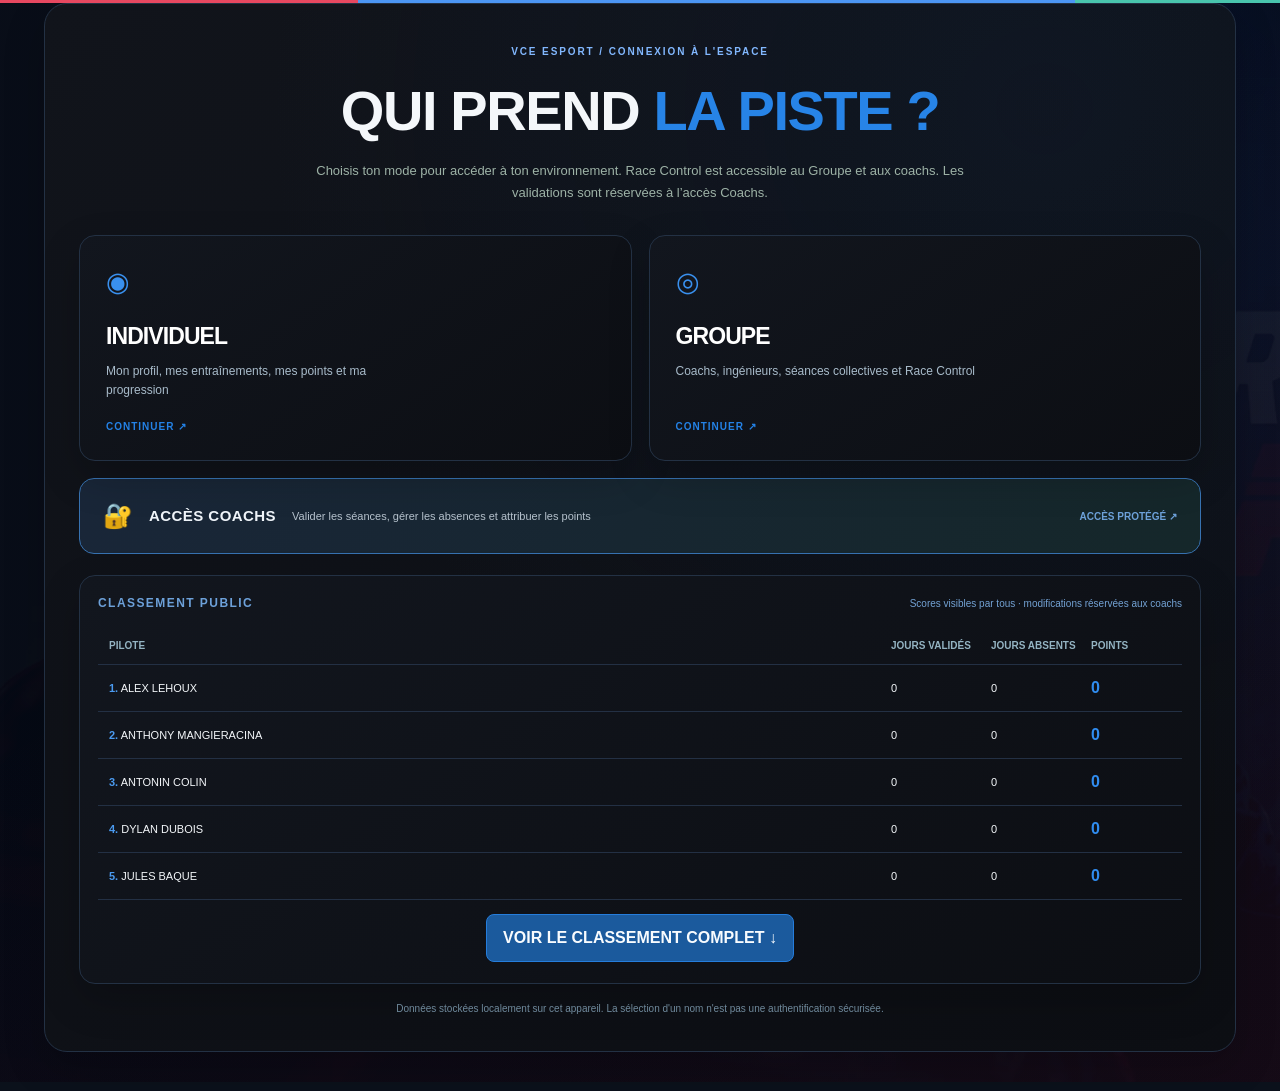
==== commit f35ed48b: "Add files via upload" ====
--- a/index.html
+++ b/index.html
@@ -10,20 +10,20 @@
 @media(max-width:780px){.wrap{padding:0 22px}.top{height:auto;min-height:75px;flex-wrap:wrap;padding:14px 0;gap:12px}.nav{width:100%;justify-content:space-between;overflow-x:auto}.nav a{white-space:nowrap;font-size:10px;padding:11px 9px}.hero{grid-template-columns:1fr;padding:43px 0 36px}.hero h1{font-size:clamp(42px,9vw,67px)}.spa-shell{min-height:355px}.spa-graphic{height:245px}.structure{grid-template-columns:1fr;padding:26px}.section-head{display:block}.section-head p{margin-top:9px}}
 @media(max-width:500px){.wrap{padding:0 16px}.tools{grid-template-columns:1fr}.tool{min-height:238px}.hero h1{font-size:42px}.hero p{font-size:13px}.spa-shell{padding:14px;min-height:335px}.spa-graphic{height:230px}.spa-head h2{font-size:15px}.spa-bottom{flex-wrap:wrap}.spa-credit{font-size:8px}.foot{display:block;line-height:1.8}.pill{flex:1}}
 @media(prefers-reduced-motion:reduce){*,*:before,*:after{animation:none!important;transition:none!important;scroll-behavior:auto!important}.reveal{opacity:1;transform:none}}
-</style><link rel="stylesheet" href="vce-v5.css"><script defer src="vce-v5.js"></script><link rel="stylesheet" href="vce-v6-theme.css"><script defer src="vce-circuits.js"></script><link rel="stylesheet" href="vce-v7.css"><script defer src="vce-v7.js"></script><script defer src="vce-shared-nav.js"></script><link rel="stylesheet" href="vce-v8.css"><script defer src="vce-v8.js"></script><script defer src="vce-transitions.js"></script><link rel="stylesheet" href="vce-v11.css"><script defer src="vce-v11-nav.js"></script><script defer src="vce-v11-avatar.js"></script><link rel="stylesheet" href="vce-chrono-global.css"><link rel="stylesheet" href="vce-ux-v14.css"><script defer src="vce-ux-v14.js"></script><link rel="stylesheet" href="vce-theme-v17.css"><link rel="stylesheet" href="vce-v18.css"><script defer src="vce-v18-global.js"></script><link rel="stylesheet" href="vce-global-v19.css"><script defer src="vce-global-v19.js"></script><link rel="stylesheet" href="vce-design-refresh-v20.css"><script defer src="vce-design-refresh-v20.js"></script></head><body class="v5-landing">
+</style><link rel="stylesheet" href="vce-v5.css"><script defer src="vce-v5.js"></script><link rel="stylesheet" href="vce-v6-theme.css"><script defer src="vce-circuits.js"></script><link rel="stylesheet" href="vce-v7.css"><script defer src="vce-v7.js"></script><script defer src="vce-shared-nav.js"></script><link rel="stylesheet" href="vce-v8.css"><script defer src="vce-v8.js"></script><script defer src="vce-transitions.js"></script><link rel="stylesheet" href="vce-v11.css"><script defer src="vce-v11-nav.js"></script><script defer src="vce-v11-avatar.js"></script><link rel="stylesheet" href="vce-chrono-global.css"><link rel="stylesheet" href="vce-ux-v14.css"><script defer src="vce-ux-v14.js"></script><link rel="stylesheet" href="vce-theme-v17.css"><link rel="stylesheet" href="vce-v18.css"><script defer src="vce-v18-global.js"></script><link rel="stylesheet" href="vce-global-v19.css"><script defer src="vce-global-v19.js"></script><link rel="stylesheet" href="vce-design-refresh-v20.css"><script defer src="vce-design-refresh-v20.js"></script><link rel="stylesheet" href="vce-clean-v20.css"><script defer src="vce-clean-v20.js"></script></head><body class="v5-landing">
 <div class="ambient" aria-hidden="true"></div><div class="wrap">
-<header class="top reveal"><a class="logo" href="index.html" aria-label="VCE Esport — accueil"><span class="logomark">V<b>C</b>E</span><span><strong>VCE ESPORT</strong><small>INGÉNIEURS · PILOTES · COACHING</small></span></a><span id="v5-active-label"></span><button id="v5-entry-change" class="v5-action" hidden>CHANGER DE PROFIL</button><nav class="nav" aria-label="Navigation principale"><a href="entrainement.html" data-transition>ENTRAÎNEMENTS</a><a href="strategie.html" data-transition>STRATÉGIES</a><a href="ressources_voitures.html" data-transition>CARS</a><a href="interactions.html" data-transition>DIAGNOSTICS</a></nav><div class="top-status"><span class="dot"></span> PERFORMANCE HUB</div></header>
+<header class="top reveal"><a class="logo" href="index.html" aria-label="VCE Esport — accueil"><span class="logomark">V<b>C</b>E</span><span><strong>VCE ESPORT</strong><small>INGÉNIEURS · PILOTES · COACHING</small></span></a><span id="v5-active-label"></span><button id="v5-entry-change" class="v5-action" hidden>CHANGER DE PROFIL</button><nav class="nav" aria-label="Navigation principale"><a href="entrainement.html" data-transition>ENTRAÎNEMENTS</a><a href="team.html" data-transition>TEAM</a><a href="strategie.html" data-transition>STRATÉGIE</a><a href="dashboard.html" data-transition>DASHBOARD</a><a href="ressources_voitures.html" data-transition>CARS</a><a href="interactions.html" data-transition>DIAGNOSTICS</a></nav><div class="top-status"><span class="dot"></span> PERFORMANCE HUB</div></header>
 <main>
 <section class="hero"><div class="reveal d1"><div class="eyebrow">VCE ESPORT / PERFORMANCE HUB</div><h1>LA COURSE<br>SE <span>PRÉPARE.</span><br>LA VICTOIRE<br>SE <span>CONSTRUIT.</span></h1><p>Un environnement pensé pour les <strong>ingénieurs, les pilotes et le coaching</strong>. Prépare tes stratégies, développe ton pilotage et trouve les bonnes corrections grâce aux outils VCE Esport.</p><div class="hero-cta"><a href="entrainement.html" data-transition class="button red">ACCÉDER AUX ENTRAÎNEMENTS <span class="arr">↗</span></a><a href="strategie.html" data-transition class="button dark">OUVRIR RACE CONTROL <span class="arr">→</span></a></div></div>
 <div class="spa-shell reveal d2"><div class="spa-head"><div><div class="tag">CIRCUIT / BELGIQUE</div><h2>SPA-FRANCORCHAMPS</h2><small>Illustration animée du tracé</small></div><span class="spa-status">● TRACK ACTIVE</span></div>
 <svg class="spa-graphic" viewBox="0 0 600 360" role="img" aria-label="Représentation stylisée animée du circuit de Spa-Francorchamps"><defs><path id="spa-route" d="M170 290 C150 282 140 267 150 252 L180 222 C196 205 189 195 178 177 L116 96 C102 78 91 62 100 51 C108 40 121 43 131 57 L155 88 C166 102 182 106 198 111 C214 117 222 136 237 143 C251 150 265 143 277 153 C290 164 280 180 295 189 C309 201 332 188 343 199 C354 210 348 227 368 231 C389 235 411 209 429 218 C450 229 458 254 480 257 C506 260 527 246 533 225 C538 209 526 199 513 194 C491 186 476 177 465 164 C449 146 433 135 420 145 C402 156 396 177 382 178 C363 179 358 159 350 146 C336 125 320 111 304 116 C289 121 290 136 279 136 C265 136 250 117 240 104 C222 81 198 68 180 78 C169 84 165 104 174 124 C182 142 195 154 202 168 C211 188 223 213 218 235 C212 263 192 282 170 290 Z"/></defs><use href="#spa-route" class="spa-track-shadow"/><use href="#spa-route" class="spa-track"/><use href="#spa-route" class="spa-track-inner"/><use href="#spa-route" class="spa-track-light"/><circle cx="185" cy="282" r="7" class="spa-pin"/><path d="M185 282L130 314" class="spa-line"/><text x="49" y="326" class="spa-label">LA SOURCE</text><path d="M115 57L148 34" class="spa-line"/><text x="151" y="34" class="spa-label">LES COMBES</text><path d="M490 190L526 166" class="spa-line"/><text x="480" y="159" class="spa-label">STAVELOT</text><text x="22" y="348" fill="#657d8d" font-size="9" letter-spacing="2">SPA / VCE TRACK VIEW</text></svg>
 <div class="spa-bottom"><div class="spa-metric"><strong>7,004</strong><small>KM / TOUR</small></div><div class="spa-metric"><strong>19</strong><small>VIRAGES</small></div><span class="spa-credit">TRACÉ STYLISÉ · ANIMATION VCE</span></div></div></section>
-<section id="vce-profiles" aria-label="Choix du mode et profil pilote"></section><section id="outils" aria-labelledby="outils-heading"><div class="section-head reveal d1"><div><small>VCE ESPORT / OUTILS</small><h2 id="outils-heading">TES OUTILS, EN UN CLIC.</h2></div><p>Entraînement, stratégie, voitures et diagnostics : chaque outil a son rôle.</p></div><div class="tools">
+<section id="vce-profiles" aria-label="Choix du mode et profil pilote"></section><section id="outils" aria-labelledby="outils-heading"><div class="section-head reveal d1"><div><small>VCE ESPORT / OUTILS</small><h2 id="outils-heading">LES OUTILS ESSENTIELS.</h2></div><p>Entraînement, gestion de l’équipe, stratégie et progression : accède directement à ton espace.</p></div><div class="tools">
 <a class="tool reveal d1" href="entrainement.html" data-transition><span class="tool-icon"><svg viewBox="0 0 24 24" fill="none" stroke="currentColor" stroke-width="1.8"><circle cx="12" cy="12" r="9"/><path d="m12 12 5-4M3 12h5m8 0h5M12 21v-5"/></svg></span><span class="tool-num">01</span><span class="tool-kicker">DRIVER DEVELOPMENT</span><h3>ENTRAÎNEMENTS</h3><p>Coaching, exercices techniques, débriefs, programmes de progression et analyse de tes chronos.</p><span class="tool-link">ESPACE PILOTES <span>↗</span></span></a>
 <a class="tool reveal d2" href="strategie.html" data-transition><span class="tool-icon"><svg viewBox="0 0 24 24" fill="none" stroke="currentColor" stroke-width="1.8"><path d="M4 21V4m0 1c5-4 8 4 13 0 1-1 2-1 3-1v12c-4 0-7 4-12 0-1-1-2-1-4 0"/></svg></span><span class="tool-num">02</span><span class="tool-kicker">RACE CONTROL</span><h3>STRATÉGIES</h3><p>Calcul des relais, carburant, pneus, arrêts aux stands et scénarios de course sprint ou endurance.</p><span class="tool-link">OUVRIR RACE CONTROL <span>↗</span></span></a>
-<a class="tool reveal d2" href="ressources_voitures.html" data-transition><span class="tool-icon"><svg viewBox="0 0 24 24" fill="none" stroke="currentColor" stroke-width="1.8"><path d="m5 17-2 2v-7l3-6h12l3 6v7l-2-2M3 12h18M7 17h2m6 0h2"/></svg></span><span class="tool-num">03</span><span class="tool-kicker">TECHNICAL DATABASE</span><h3>CARS</h3><p>Catégories GT, prototypes et monoplaces. Aides électroniques, caractéristiques et conseils de pilotage.</p><span class="tool-link">VOIR LES VOITURES <span>↗</span></span></a>
-<a class="tool reveal d3" href="interactions.html" data-transition><span class="tool-icon"><svg viewBox="0 0 24 24" fill="none" stroke="currentColor" stroke-width="1.8"><path d="M20 11.5a7.5 7.5 0 0 1-7.5 7.5H5l-2 2v-9.5A7.5 7.5 0 0 1 10.5 4H13a7 7 0 0 1 7 7.5Z"/><path d="M8 11h8m-8 4h5"/></svg></span><span class="tool-num">04</span><span class="tool-kicker">DRIVER ENGINEERING</span><h3>DIAGNOSTICS</h3><p>5 000 fiches techniques de pilotage : identifier un problème, comprendre sa cause et tester une correction.</p><span class="tool-link">ANALYSER UN PROBLÈME <span>↗</span></span></a>
-</div></section>
+<a class="tool reveal d2" href="team.html" data-transition><span class="tool-icon"><svg viewBox="0 0 24 24" fill="none" stroke="currentColor" stroke-width="1.8"><path d="m5 17-2 2v-7l3-6h12l3 6v7l-2-2M3 12h18M7 17h2m6 0h2"/></svg></span><span class="tool-num">03</span><span class="tool-kicker">TECHNICAL DATABASE</span><h3>TEAM</h3><p>Calendrier des courses, équipages, affiches et résultats.</p><span class="tool-link">ESPACE TEAM <span>↗</span></span></a>
+<a class="tool reveal d3" href="dashboard.html" data-transition><span class="tool-icon"><svg viewBox="0 0 24 24" fill="none" stroke="currentColor" stroke-width="1.8"><path d="M20 11.5a7.5 7.5 0 0 1-7.5 7.5H5l-2 2v-9.5A7.5 7.5 0 0 1 10.5 4H13a7 7 0 0 1 7 7.5Z"/><path d="M8 11h8m-8 4h5"/></svg></span><span class="tool-num">04</span><span class="tool-kicker">DRIVER ENGINEERING</span><h3>DASHBOARD</h3><p>Consulte tes séances, tes points et ta progression.</p><span class="tool-link">MON TABLEAU DE BORD <span>↗</span></span></a>
+</div><p class="vc-secondary-links">RESSOURCES : <a href="ressources_voitures.html">Fiches voitures</a> · <a href="interactions.html">Diagnostics</a></p></section>
 <section class="structure"><div><span class="kicker">LA STRUCTURE</span><h2>VCE ESPORT</h2><p>Une plateforme de performance commune pour l'équipe : ingénierie de course, développement des pilotes et coaching. Des outils distincts, réunis dans un seul centre.</p></div><div class="pill-row"><span class="pill"><b>⌁</b> INGÉNIEURS</span><span class="pill"><b>◉</b> PILOTES</span><span class="pill"><b>✦</b> COACHING</span></div></section>
 </main><footer class="foot"><span><b>VCE ESPORT</b> · VIRTUAL CENTER EXPERIENCE</span><span>PLATEFORME PRIVÉE · PERFORMANCE CENTER</span></footer></div>
 <div class="curtain" aria-hidden="true"><span>V<b>C</b>E &nbsp; LOADING</span></div>
--- a/vce-clean-v20.css
+++ b/vce-clean-v20.css
@@ -0,0 +1,71 @@
+/* VCE ESPORT — V20 STABLE / Track Titan × VCE Racing. Final non-destructive cascade. */
+:root{--vc-bg:#0b111b;--vc-panel:#171f2a;--vc-panel2:#1d2939;--vc-line:#33455b;--vc-text:#f0f5fc;--vc-muted:#a5b9d1;--vc-blue:#4c96f4;--vc-red:#e74860;--vc-green:#49c5ad;color-scheme:dark}
+html{scroll-behavior:smooth}body.vce-refresh{background:#0b111b!important;color:var(--vc-text)}
+body.vce-refresh .vce-refresh-topline{height:3px;background:linear-gradient(90deg,var(--vc-red) 0 28%,var(--vc-blue) 28% 84%,var(--vc-green) 84%)}
+body.vce-refresh :is(.panel,.v18-panel,.team-panel,.team-box,.v20-kpi,.v20-weekly){border:1px solid var(--vc-line)!important;background:var(--vc-panel)!important;box-shadow:0 12px 36px #0002!important;border-radius:12px!important}
+body.vce-refresh :is(input,select,textarea){font-size:inherit;min-height:36px}body.vce-refresh :is(a,button){transition:background-color .18s,border-color .18s,transform .18s}body.vce-refresh :is(a,button):focus-visible{outline:2px solid #86bcff;outline-offset:3px}
+/* ONE navigation bar on the home page: native header. */
+body.v5-landing #vce-shared-nav{display:none!important}
+body.v5-landing .top{max-width:1280px;margin:auto;position:relative;z-index:50}
+body.v5-landing .nav{gap:3px;flex-wrap:wrap}body.v5-landing .nav a{font-size:10px!important}
+body.v5-landing .hero{padding-block:clamp(40px,5vw,72px)!important;gap:clamp(22px,4vw,55px)}
+body.v5-landing .hero h1{font-size:clamp(35px,4.7vw,69px)!important}
+body.v5-landing .spa-shell{min-width:0}body.v5-landing .tools{grid-template-columns:repeat(4,minmax(0,1fr));gap:12px}body.v5-landing .tool{min-width:0;min-height:260px}
+body.v5-landing .vc-secondary-links{text-align:center;margin:20px 0 35px;font-size:12px;color:#9ab1cb}body.v5-landing .vc-secondary-links a{color:#8ebfff;text-decoration:underline;text-underline-offset:3px}
+body.v5-landing .v6-public-board .v5-ranking-row:nth-child(n+7){display:none}body.v5-landing .v6-public-board.vc-rank-expanded .v5-ranking-row{display:grid}
+body.v5-landing .vc-ranking-toggle{display:block;margin:14px auto 3px;padding:11px 16px;background:#1b2e47;border:1px solid #42668e;color:#e2efff;border-radius:8px;font-weight:700;cursor:pointer}
+/* TRAINING — focused mode, only one main panel at a time */
+body.vce-refresh #v20-training{width:min(100%,1320px)!important}
+body.vce-refresh #v20-training .v20-mode-grid{grid-template-columns:repeat(3,minmax(0,1fr))!important}
+body.vce-refresh .vc-mode-irl{cursor:pointer;background:#1b283a;border:1px solid #3d526c;border-radius:11px;padding:20px;color:#f0f5ff;text-align:left;min-height:145px;display:flex;flex-direction:column;gap:8px}
+body.vce-refresh .vc-mode-irl strong{font-size:15px}body.vce-refresh .vc-mode-irl small{color:#b1c6df;font-size:12px}body.vce-refresh .vc-mode-irl[aria-pressed="true"]{border-color:#5da0ef;background:#243c58;box-shadow:inset 0 3px 0 #4c96f4}
+body.vce-refresh .vc-irl-panel{width:min(100% - 30px,1280px);margin:18px auto 26px;background:#172332;border:1px solid #39516c;border-radius:12px;padding:clamp(18px,2vw,28px)}
+body.vce-refresh .vc-irl-panel[hidden]{display:none!important}
+body.vce-refresh .vc-irl-panel h2{margin:0 0 8px;font-size:22px}body.vce-refresh .vc-irl-panel p{color:#b3c6dc}
+body.vce-refresh .vc-irl-grid{display:grid;grid-template-columns:repeat(2,minmax(0,1fr));gap:13px}
+body.vce-refresh .vc-irl-grid label{display:flex;flex-direction:column;gap:5px;color:#c8d9ed;font-size:12px;font-weight:700}
+body.vce-refresh .vc-irl-grid input,body.vce-refresh .vc-irl-grid select,body.vce-refresh .vc-irl-grid textarea{width:100%;padding:10px}
+body.vce-refresh .vc-irl-wide{grid-column:1/-1}
+body.vce-refresh .vc-action{padding:10px 15px;border:1px solid #5084c3;border-radius:8px;background:#24548a;color:#fff;font-weight:750;cursor:pointer}
+body.vce-refresh .vc-action.ghost{background:#1b293b;border-color:#42546c}
+body.vce-refresh .vc-mission{padding:15px;margin:10px 0;border:1px solid #405571;background:#101b2a;border-radius:9px;display:flex;align-items:flex-start;justify-content:space-between;gap:15px;flex-wrap:wrap}
+body.vce-refresh .vc-mission strong{color:#fff}body.vce-refresh .vc-mission small{display:block;color:#a7bdd7;margin-top:6px}
+body.vce-refresh .vc-mission-actions{display:flex;gap:8px;flex-wrap:wrap}
+body.vce-refresh .vc-status{font-size:12px;color:#9fdbd0}
+body.vce-refresh .vce-extra-switch{margin-top:16px}
+/* TEAM — one tab bar, full-width calendar, secondary staff controls in collapsible drawer */
+body.vce-refresh.team-page .team-container{max-width:1320px!important}
+body.vce-refresh.team-page .team-content{display:block!important}
+body.vce-refresh.team-page .team-main{width:100%;max-width:none!important}
+body.vce-refresh.team-page .team-hero{margin-bottom:14px}
+body.vce-refresh.team-page .team-hero h1{font-size:clamp(26px,3vw,40px)!important}
+body.vce-refresh.team-page .team-toolbar{position:relative;z-index:2}
+body.vce-refresh.team-page .vc-staff-drawer{border:1px solid #38506a;background:#151f2e;border-radius:12px;margin-top:15px;overflow:hidden}
+body.vce-refresh.team-page .vc-staff-drawer summary{padding:16px 20px;cursor:pointer;font-weight:800;color:#dbeaff;list-style:none;display:flex;justify-content:space-between;gap:15px}
+body.vce-refresh.team-page .vc-staff-drawer summary:after{content:'⌄';color:#85baff}
+body.vce-refresh.team-page .vc-staff-drawer[open] summary:after{content:'⌃'}
+body.vce-refresh.team-page .vc-staff-drawer .team-sidebar{width:100%;max-width:none!important;display:grid!important;grid-template-columns:repeat(2,minmax(0,1fr));gap:14px;padding:0 14px 14px}
+body.vce-refresh.team-page .team-races{max-width:none!important}
+/* Shared typography and widths */
+body.vce-refresh :is(.team-hero,.v18-hero,.v20-training-hero){border-left:3px solid var(--vc-blue)!important}
+body.vce-refresh .v18-hero h1{font-size:clamp(25px,3.3vw,42px)!important}
+body.vce-refresh .app{max-width:1380px!important}
+/* Standalone CARS page */
+body.vce-clean{margin:0;min-height:100vh;background:radial-gradient(circle at 80% -20%,#1b3051 0,transparent 40%),var(--vc-bg);color:var(--vc-text);font:14px/1.5 Inter,system-ui,"Segoe UI",sans-serif}
+body.vce-clean *{box-sizing:border-box}body.vce-clean a{color:#91c1ff}body.vce-clean button,body.vce-clean input{font:inherit}
+.vc-header{max-width:1400px;margin:auto;padding:17px 24px;display:flex;align-items:center;justify-content:space-between;gap:25px;border-bottom:1px solid #34455a}
+.vc-header .vc-logo{text-decoration:none;display:flex;align-items:center;gap:11px;color:#fff}.vc-logo>b{border:1px solid #4b86ce;border-radius:8px;padding:8px;font-size:12px}.vc-logo span{font-size:12px;font-weight:850;letter-spacing:.05em}.vc-logo small{display:block;font-size:9px;color:#9bb5d1;letter-spacing:.09em}
+.vc-header nav{display:flex;flex-wrap:wrap;gap:5px}.vc-header nav a{text-decoration:none;color:#bdcee3;padding:9px 11px;border-radius:7px;font-size:11px;font-weight:750}.vc-header nav a:hover,.vc-header nav a[aria-current]{background:#274c78;color:white}
+.vc-page{max-width:1320px;margin:0 auto;padding:clamp(22px,3vw,45px) 24px 65px}.vc-kicker{color:#80b6ff;font-size:10px;font-weight:800;letter-spacing:.15em}.vc-page-title{display:flex;align-items:center;justify-content:space-between;gap:20px;margin:12px 0 26px}.vc-page-title h1{font-size:clamp(30px,4vw,48px);margin:0;font-weight:900;line-height:1.1}.vc-page-title em{font-style:normal;color:var(--vc-blue)}.vc-page-title p{color:var(--vc-muted);max-width:640px}.vc-counter{border:1px solid #3b5879;padding:9px 12px;border-radius:8px;color:#c4d8ef;font-size:12px;white-space:nowrap}
+.vc-panel{background:var(--vc-panel);border:1px solid var(--vc-line);border-radius:12px;padding:20px;min-width:0}.vc-filters{margin-bottom:16px}.vc-search-label{display:block;font-size:11px;font-weight:800;color:#a8c4e6;margin-bottom:8px;letter-spacing:.07em}.vc-filters input{display:block;width:100%;background:#0d1827;border:1px solid #3b5571;border-radius:8px;padding:13px;color:#fff;outline:none}.vc-filters input:focus{border-color:#7db8ff}.vc-chip-row{display:flex;gap:7px;flex-wrap:wrap;margin-top:13px}.vc-chip{padding:8px 11px;border:1px solid #405671;background:#1b2b3e;border-radius:8px;color:#c5d7ed;cursor:pointer;font-size:11px;font-weight:700}.vc-chip[aria-pressed=true]{background:#315b91;border-color:#77b1f5;color:#fff}.vc-muted{color:var(--vc-muted);font-size:12px}
+.vc-cars-layout{display:grid;grid-template-columns:minmax(235px,310px) minmax(0,1fr);gap:16px;align-items:start}.vc-car-list-panel h2{font-size:12px;color:#a8c7ed;letter-spacing:.08em;margin:0 0 15px}.vc-car-list{display:grid;gap:5px;max-height:660px;overflow-y:auto;padding-right:4px}.vc-car-item{display:block;width:100%;text-align:left;background:#111e2c;border:1px solid transparent;border-radius:8px;padding:12px;color:#d6e6f7;cursor:pointer;font-size:12px}.vc-car-item[aria-selected=true]{background:#263f5f;border-color:#5b8fc9;color:#fff}.vc-car-item:hover{border-color:#476a94}.vc-car-item small{display:block;color:#91aac6;margin-top:3px}.vc-car-detail{min-height:460px}.vc-car-detail h2{margin:0 0 9px;font-size:clamp(23px,3vw,34px)}.vc-car-detail .vc-car-sub{color:#a8bfd9;margin-bottom:22px}.vc-car-facts{display:grid;grid-template-columns:repeat(4,minmax(0,1fr));gap:10px;margin:16px 0 24px}.vc-car-fact{background:#101d2b;border:1px solid #31445b;padding:13px;border-radius:9px;min-width:0}.vc-car-fact span{display:block;font-size:10px;color:#91b1d7;margin-bottom:5px}.vc-car-fact strong{display:block;font-size:12px;overflow-wrap:anywhere}.vc-car-detail h3{font-size:12px;letter-spacing:.08em;color:#83b7fb;margin:22px 0 10px}.vc-car-detail ul{margin:0;padding-left:21px;color:#d2dfed}.vc-car-detail li{margin:7px 0}.vc-car-table{width:100%;border-collapse:collapse;font-size:12px}.vc-car-table th{text-align:left;color:#98b9df}.vc-car-table td,.vc-car-table th{padding:11px;border-bottom:1px solid #30435b;vertical-align:top}.vc-car-table td:last-child{color:#a1dfc7}.vc-car-detail .vc-raw{white-space:pre-wrap;overflow-wrap:anywhere;color:#cad8e9;font-family:inherit;line-height:1.7}.vc-car-detail .vc-link{display:inline-block;margin-top:20px;background:#25558b;color:#fff;text-decoration:none;padding:11px 16px;border-radius:8px;font-weight:800}.vc-footer{max-width:1320px;margin:auto;padding:25px 24px 35px;border-top:1px solid #293b51;color:#8da8c8;font-size:12px}
+@media(max-width:1100px){body.v5-landing .tools{grid-template-columns:repeat(2,minmax(0,1fr))}.vc-car-facts{grid-template-columns:repeat(2,minmax(0,1fr))}}
+@media(max-width:800px){body.vce-refresh.team-page .vc-staff-drawer .team-sidebar{grid-template-columns:1fr}.vc-cars-layout{grid-template-columns:1fr}.vc-car-list{max-height:240px}.vc-header{flex-wrap:wrap}.vc-header nav{width:100%;overflow-x:auto;flex-wrap:nowrap}.vc-header nav a{white-space:nowrap}body.vce-refresh #v20-training .v20-mode-grid{grid-template-columns:1fr!important}}
+@media(max-width:580px){body.v5-landing .tools{grid-template-columns:1fr}.vc-page{padding-inline:15px}.vc-page-title{align-items:flex-start;flex-direction:column}.vc-car-facts{grid-template-columns:repeat(2,minmax(0,1fr))}.vc-car-table{font-size:11px}.vc-car-table td,.vc-car-table th{padding:8px}.vc-irl-grid{grid-template-columns:1fr!important}}
+@media(prefers-reduced-motion:reduce){html{scroll-behavior:auto}*,*:before,*:after{transition:none!important;animation:none!important}}
+body.vce-refresh .vc-lap-compare{margin:16px 0;padding:18px;background:#131f2d;border:1px solid #39516c;border-radius:11px}
+body.vce-refresh .vc-lap-compare h3{margin:0 0 7px;font-size:15px;color:#eaf2ff}
+body.vce-refresh .vc-lap-stats{display:flex;gap:12px;flex-wrap:wrap;margin:15px 0}
+body.vce-refresh .vc-lap-stat{flex:1 1 150px;padding:12px;border:1px solid #3a4d66;background:#192a3d;border-radius:8px;color:#dbeaff;font-weight:750}
+body.vce-refresh .vc-lap-stat span,body.vce-refresh .vc-lap-stat small{display:block;color:#9bb5d4;font-size:11px;font-weight:500}
+body.vce-refresh .vc-lap-stat strong{font-size:20px;font-variant-numeric:tabular-nums}
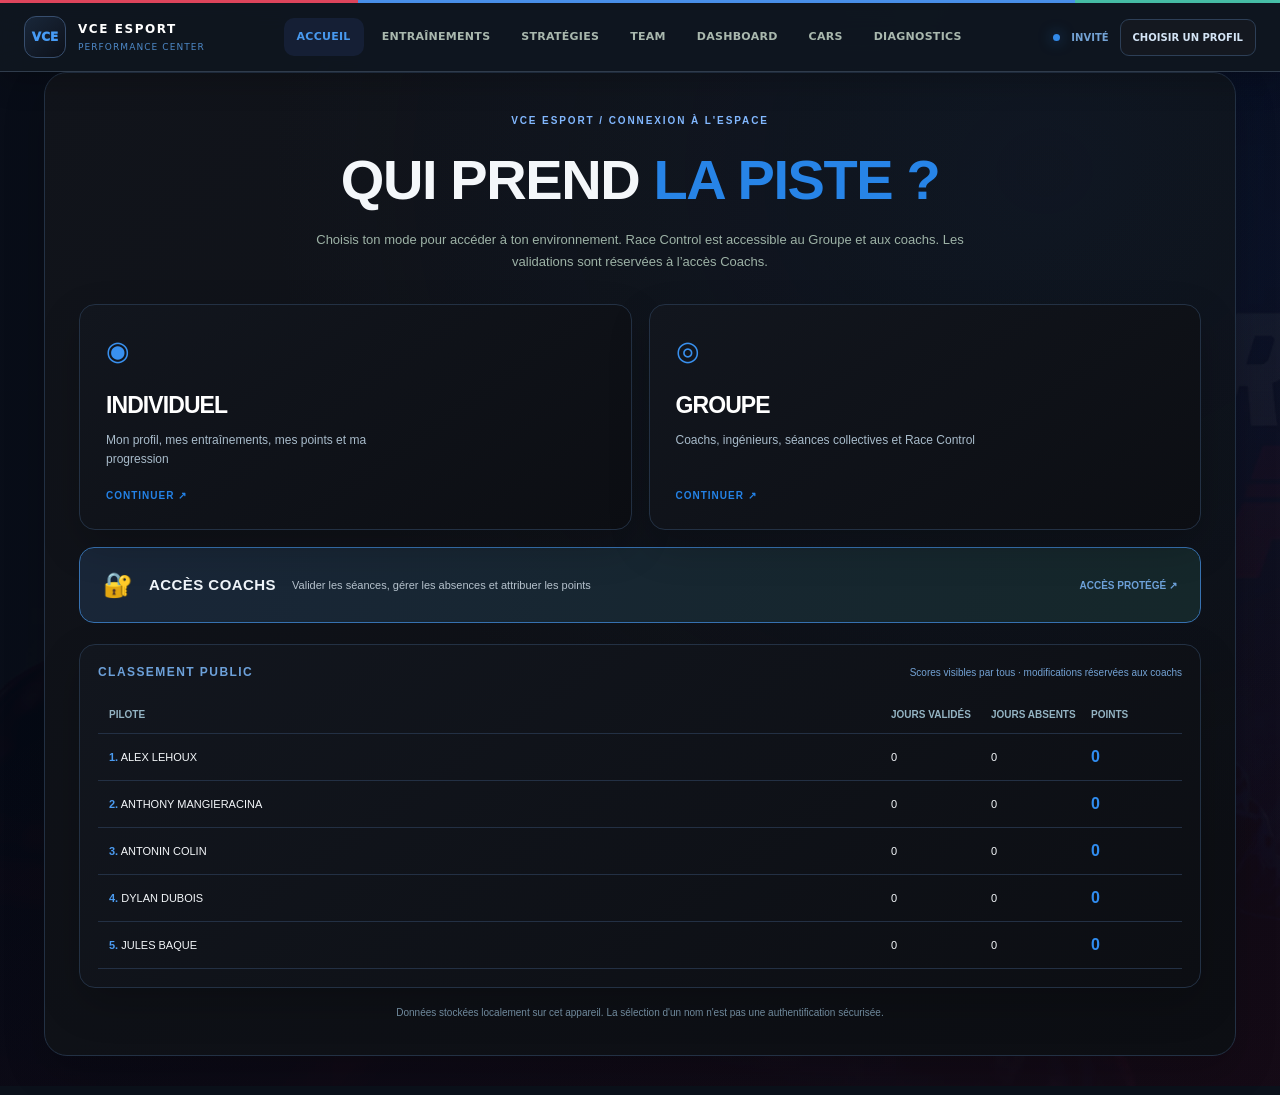
==== commit 0d72d572: "Add files via upload" ====
--- a/index.html
+++ b/index.html
@@ -10,7 +10,7 @@
 @media(max-width:780px){.wrap{padding:0 22px}.top{height:auto;min-height:75px;flex-wrap:wrap;padding:14px 0;gap:12px}.nav{width:100%;justify-content:space-between;overflow-x:auto}.nav a{white-space:nowrap;font-size:10px;padding:11px 9px}.hero{grid-template-columns:1fr;padding:43px 0 36px}.hero h1{font-size:clamp(42px,9vw,67px)}.spa-shell{min-height:355px}.spa-graphic{height:245px}.structure{grid-template-columns:1fr;padding:26px}.section-head{display:block}.section-head p{margin-top:9px}}
 @media(max-width:500px){.wrap{padding:0 16px}.tools{grid-template-columns:1fr}.tool{min-height:238px}.hero h1{font-size:42px}.hero p{font-size:13px}.spa-shell{padding:14px;min-height:335px}.spa-graphic{height:230px}.spa-head h2{font-size:15px}.spa-bottom{flex-wrap:wrap}.spa-credit{font-size:8px}.foot{display:block;line-height:1.8}.pill{flex:1}}
 @media(prefers-reduced-motion:reduce){*,*:before,*:after{animation:none!important;transition:none!important;scroll-behavior:auto!important}.reveal{opacity:1;transform:none}}
-</style><link rel="stylesheet" href="vce-v5.css"><script defer src="vce-v5.js"></script><link rel="stylesheet" href="vce-v6-theme.css"><script defer src="vce-circuits.js"></script><link rel="stylesheet" href="vce-v7.css"><script defer src="vce-v7.js"></script><script defer src="vce-shared-nav.js"></script><link rel="stylesheet" href="vce-v8.css"><script defer src="vce-v8.js"></script><script defer src="vce-transitions.js"></script><link rel="stylesheet" href="vce-v11.css"><script defer src="vce-v11-nav.js"></script><script defer src="vce-v11-avatar.js"></script><link rel="stylesheet" href="vce-chrono-global.css"><link rel="stylesheet" href="vce-ux-v14.css"><script defer src="vce-ux-v14.js"></script><link rel="stylesheet" href="vce-theme-v17.css"><link rel="stylesheet" href="vce-v18.css"><script defer src="vce-v18-global.js"></script><link rel="stylesheet" href="vce-global-v19.css"><script defer src="vce-global-v19.js"></script><link rel="stylesheet" href="vce-design-refresh-v20.css"><script defer src="vce-design-refresh-v20.js"></script><link rel="stylesheet" href="vce-clean-v20.css"><script defer src="vce-clean-v20.js"></script></head><body class="v5-landing">
+</style><link rel="stylesheet" href="vce-v5.css"><script defer src="vce-v5.js"></script><link rel="stylesheet" href="vce-v6-theme.css"><script defer src="vce-circuits.js"></script><link rel="stylesheet" href="vce-v7.css"><script defer src="vce-v7.js"></script><link rel="stylesheet" href="vce-v8.css"><script defer src="vce-v8.js"></script><script defer src="vce-transitions.js"></script><link rel="stylesheet" href="vce-v11.css"><script defer src="vce-v11-nav.js"></script><script defer src="vce-v11-avatar.js"></script><link rel="stylesheet" href="vce-chrono-global.css"><link rel="stylesheet" href="vce-ux-v14.css"><script defer src="vce-ux-v14.js"></script><link rel="stylesheet" href="vce-theme-v17.css"><link rel="stylesheet" href="vce-v18.css"><script defer src="vce-v18-global.js"></script><link rel="stylesheet" href="vce-global-v19.css"><script defer src="vce-global-v19.js"></script><link rel="stylesheet" href="vce-design-refresh-v20.css"><script defer src="vce-design-refresh-v20.js"></script><link rel="stylesheet" href="vce-clean-v20.css"><script defer src="vce-clean-v20.js"></script><link rel="stylesheet" href="vce-unified-v32.css"></head><body class="v5-landing">
 <div class="ambient" aria-hidden="true"></div><div class="wrap">
 <header class="top reveal"><a class="logo" href="index.html" aria-label="VCE Esport — accueil"><span class="logomark">V<b>C</b>E</span><span><strong>VCE ESPORT</strong><small>INGÉNIEURS · PILOTES · COACHING</small></span></a><span id="v5-active-label"></span><button id="v5-entry-change" class="v5-action" hidden>CHANGER DE PROFIL</button><nav class="nav" aria-label="Navigation principale"><a href="entrainement.html" data-transition>ENTRAÎNEMENTS</a><a href="team.html" data-transition>TEAM</a><a href="strategie.html" data-transition>STRATÉGIE</a><a href="dashboard.html" data-transition>DASHBOARD</a><a href="ressources_voitures.html" data-transition>CARS</a><a href="interactions.html" data-transition>DIAGNOSTICS</a></nav><div class="top-status"><span class="dot"></span> PERFORMANCE HUB</div></header>
 <main>
--- a/vce-unified-v32.css
+++ b/vce-unified-v32.css
@@ -0,0 +1,31 @@
+/* VCE ESPORT V32 - single navigation, clean hierarchy, no changes to stored data */
+:root{--vc32-bg:#0b1423;--vc32-blue:#438ff0;--vc32-red:#eb5266;--vc32-border:#33485f}
+/* Hide legacy headers only on pages with the unified V11 menu. */
+body.v32-unified-navigation #vce-shared-nav,body.v32-unified-navigation .wrap > header.top,body.v32-unified-navigation > header:not(#vce-unified-nav),body.v32-unified-navigation > .top{display:none!important}
+body.v32-unified-navigation #vce-unified-nav{display:block!important;position:relative;z-index:1000;width:100%;border-bottom:1px solid #33475d;background:#0c1522;box-shadow:0 10px 30px #0003}
+body.v32-unified-navigation #vce-unified-nav[hidden]{display:block!important}
+body.v32-unified-navigation .v11-nav-inner{max-width:1390px;margin:0 auto;gap:clamp(8px,1.4vw,22px);padding:0 20px}
+body.v32-unified-navigation .v11-nav-links{gap:2px;min-width:0}
+body.v32-unified-navigation .v11-nav-links a{font-size:clamp(9px,.7vw,11px);padding:10px clamp(6px,.65vw,11px);white-space:nowrap}
+body.v32-unified-navigation .v11-account{gap:8px;min-width:0}
+body.v32-unified-navigation .v32-change-profile{background:#1c3047;color:#b9d6f7;border:1px solid #385778;border-radius:7px;padding:8px 9px;font-size:10px;font-weight:800;cursor:pointer;white-space:nowrap}
+body.v32-unified-navigation .v32-change-profile:hover{background:#2b4a6d;color:white}
+body.v32-unified-navigation .v32-change-profile[hidden]{display:none!important}
+body.v32-unified-navigation .v11-role-name{max-width:145px;overflow:hidden;text-overflow:ellipsis;white-space:nowrap}
+body.vce-refresh .v18-home-cta,body.vce-refresh a[href="dashboard.html"].v18-home-cta{display:none!important}
+/* Home: hero and actions stay focused, no giant duplicate leaderboard */
+body.vce-refresh .wrap{max-width:1350px}
+body.vce-refresh .hero{gap:clamp(24px,4vw,65px)}
+body.vce-refresh .vc-rank-board:not(.vc-rank-expanded) .v5-ranking-row:nth-of-type(n+7){display:none!important}
+body.vce-refresh .vc-rank-board.vc-rank-expanded .v5-ranking-row{display:grid!important}
+body.vce-refresh .vc-ranking-toggle{display:block;margin:14px auto 3px;padding:11px 16px;background:#1b2e47;border:1px solid #42668e;color:#e2efff;border-radius:8px;font-weight:700;cursor:pointer}
+/* Team: keep only the functional tab bar, hide redundant onboarding cards */
+body.vce-refresh.team-page .v14-team-intro{display:none!important}
+body.vce-refresh.team-page .team-tabs{position:relative;z-index:3}
+body.vce-refresh.team-page .team-content{min-width:0}
+body.vce-refresh.team-page .team-main{min-width:0}
+/* Cars and training responsive sizing */
+body.vce-refresh #v20-training{max-width:1320px;margin-inline:auto}
+body.vce-refresh :is(.team-container,.v20-training,.vc-page){min-width:0}
+@media(max-width:1120px){body.v32-unified-navigation .v11-nav-inner{flex-wrap:wrap;min-height:64px}body.v32-unified-navigation .v11-nav-links{order:3;flex-basis:100%;justify-content:center;overflow-x:auto}}
+@media(max-width:700px){body.v32-unified-navigation .v11-nav-inner{padding:10px 15px}body.v32-unified-navigation .v11-nav-links{justify-content:flex-start}body.v32-unified-navigation .v11-account{margin-left:auto}body.v32-unified-navigation .v32-change-profile{font-size:9px;padding:7px}body.vce-refresh .hero{grid-template-columns:1fr!important}body.vce-refresh .hero h1{font-size:clamp(37px,9vw,64px)!important}}
